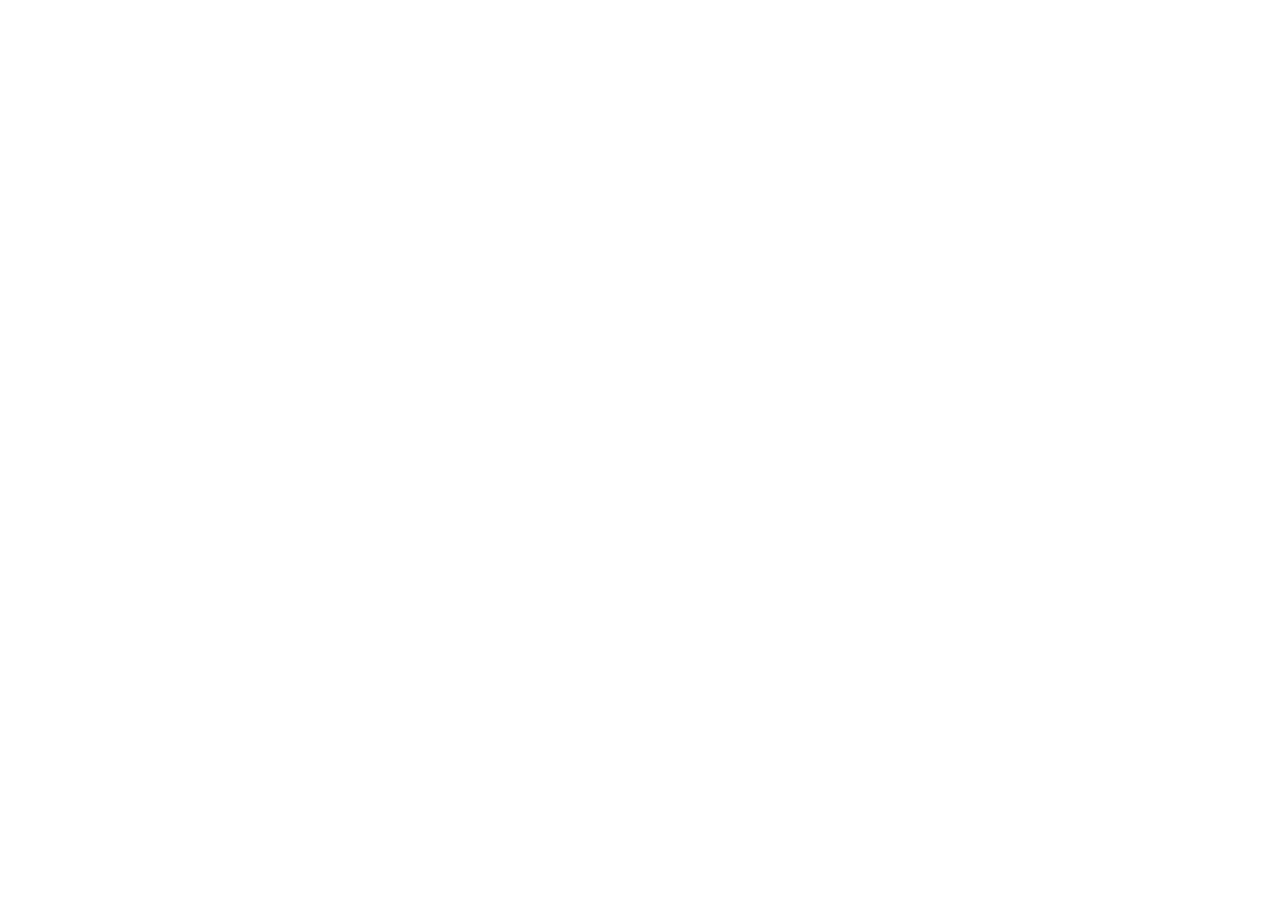
==== index.html @ 61241465 "Add files via upload" ====
<!doctype html>
<html lang="en">
  <head>
    <meta charset="UTF-8" />
    <meta name="viewport" content="width=device-width, initial-scale=1.0" />
    <meta name="description" content="LemonWare.Xyz — Permanent HWID spoofers, private game cheats and premium software. Instant delivery, lifetime updates, always undetected." />
    <meta name="theme-color" content="#090906" />
    <link rel="icon" href="data:image/svg+xml,%3Csvg xmlns='http://www.w3.org/2000/svg' viewBox='0 0 100 100'%3E%3Crect width='100' height='100' rx='24' fill='%23f5e100'/%3E%3Ccircle cx='50' cy='50' r='26' fill='%23090906'/%3E%3Cpath d='M50 24 L50 76 M30 38 L70 62 M30 62 L70 38' stroke='%23f5e100' stroke-width='7' stroke-linecap='round'/%3E%3C/svg%3E" />
    <link rel="preconnect" href="https://fonts.googleapis.com" />
    <link rel="preconnect" href="https://fonts.gstatic.com" crossorigin />
    <link href="https://fonts.googleapis.com/css2?family=Unbounded:wght@400;500;600;700;800;900&family=Space+Grotesk:wght@400;500;600;700&family=JetBrains+Mono:wght@400;500;600;700&display=swap" rel="stylesheet" />
    <title>LemonWare.Xyz — Permanent HWID Spoofer &amp; Game Software</title>
  </head>
  <body>
    <div id="root"></div>
    <script type="module" src="/src/main.tsx"></script>
  </body>
</html>
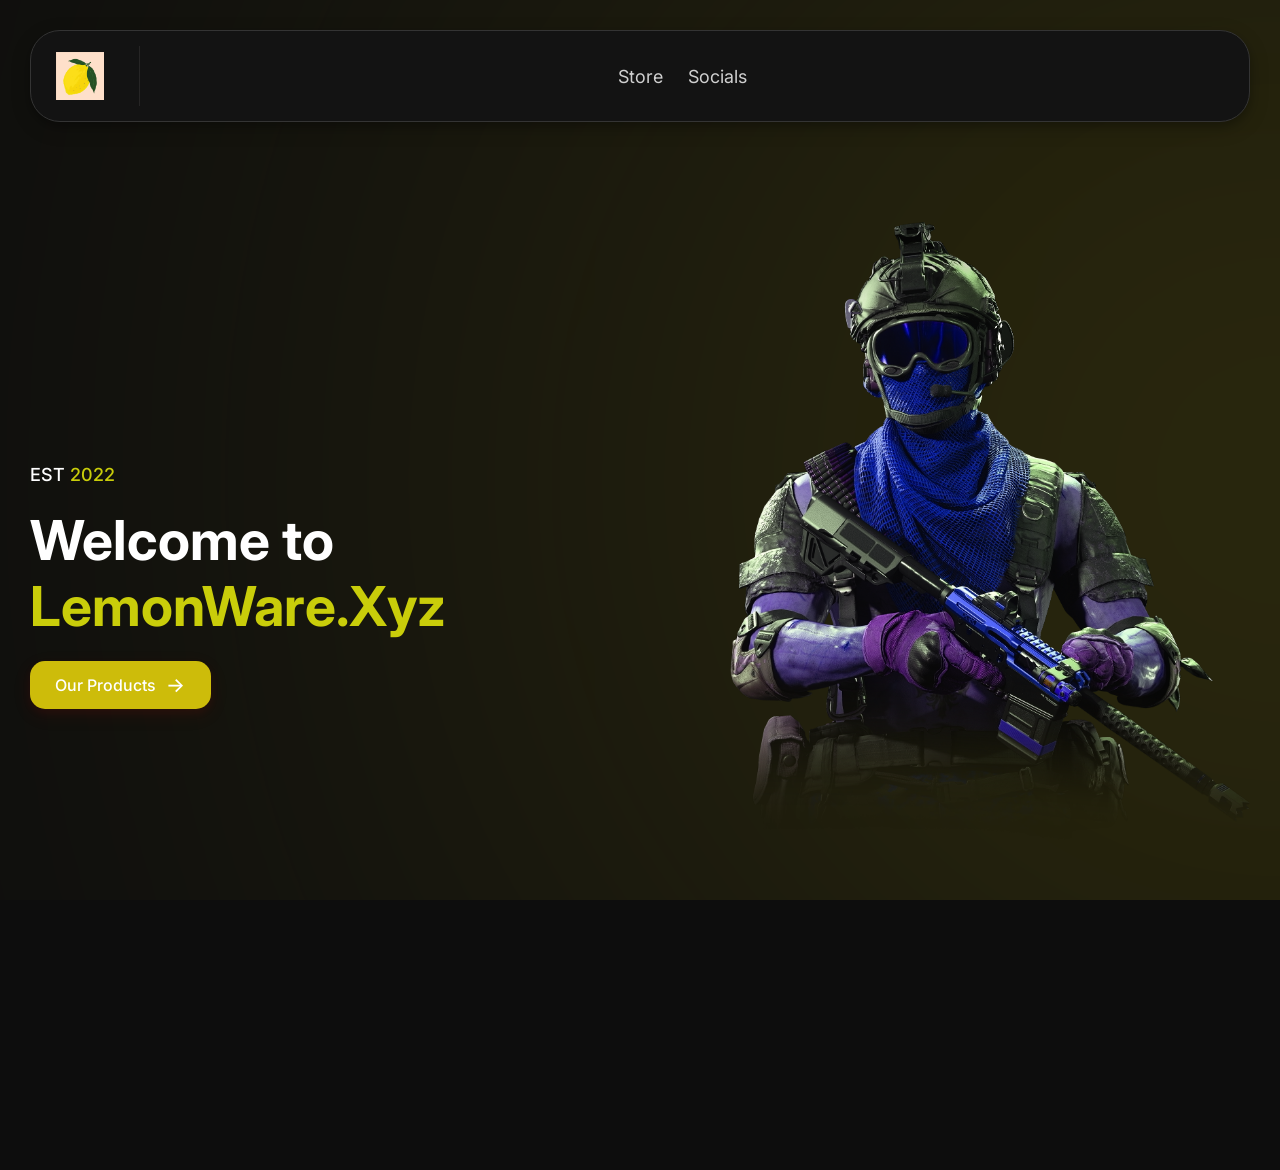
==== commit 98567374: "Add files via upload" ====
--- a/index.html
+++ b/index.html
@@ -1,18 +1,77248 @@
-<!doctype html>
-<html lang="en">
-  <head>
-    <meta charset="UTF-8" />
-    <meta name="viewport" content="width=device-width, initial-scale=1.0" />
-    <meta name="description" content="LemonWare.Xyz — Permanent HWID spoofers, private game cheats and premium software. Instant delivery, lifetime updates, always undetected." />
-    <meta name="theme-color" content="#090906" />
-    <link rel="icon" href="data:image/svg+xml,%3Csvg xmlns='http://www.w3.org/2000/svg' viewBox='0 0 100 100'%3E%3Crect width='100' height='100' rx='24' fill='%23f5e100'/%3E%3Ccircle cx='50' cy='50' r='26' fill='%23090906'/%3E%3Cpath d='M50 24 L50 76 M30 38 L70 62 M30 62 L70 38' stroke='%23f5e100' stroke-width='7' stroke-linecap='round'/%3E%3C/svg%3E" />
-    <link rel="preconnect" href="https://fonts.googleapis.com" />
-    <link rel="preconnect" href="https://fonts.gstatic.com" crossorigin />
-    <link href="https://fonts.googleapis.com/css2?family=Unbounded:wght@400;500;600;700;800;900&family=Space+Grotesk:wght@400;500;600;700&family=JetBrains+Mono:wght@400;500;600;700&display=swap" rel="stylesheet" />
-    <title>LemonWare.Xyz — Permanent HWID Spoofer &amp; Game Software</title>
-  </head>
-  <body>
-    <div id="root"></div>
-    <script type="module" src="/src/main.tsx"></script>
-  </body>
-</html>
+<html lang="en">
+
+<head>
+    <meta charset="UTF-8">
+    <meta http-equiv="X-UA-Compatible" content="IE=edge">
+    <meta name="viewport" content="width=device-width, initial-scale=1">
+    <link rel="icon" href="logo.png" type="image/x-icon">
+    <link rel="stylesheet" href="assets/css/style.css">
+    <meta name="description" content="LemonWare.xyz is the #1 cheat provider in the market with the best possible prices!">
+    <meta property="og:description" content="LemonWare.xyz is the #1 cheat provider in the market with the best possible prices!">
+    <meta property="twitter:description" content="LemonWare.xyz is the #1 cheat provider in the market with the best possible prices!">
+    <meta property="twitter:image" content="">
+    <meta name="theme-color" content="#0090ff">
+    <meta property="twitter:card" content="summary_large_image">
+    <script src="assets/js/icons.html"></script>
+    <style media="all" id="fa-v4-font-face">
+        /*!
+ * Font Awesome Pro 6.1.1 by @fontawesome - https://fontawesome.com
+ * License - https://fontawesome.com/license (Commercial License)
+ * Copyright 2022 Fonticons, Inc.
+ */
+
+        @font-face {
+            font-family: "FontAwesome";
+            font-display: block;
+            src: url(https://ka-f.fontawesome.com/releases/v6.1.1/webfonts/pro-fa-solid-900-f2c7d5.woff2) format("woff2"), url(https://ka-f.fontawesome.com/releases/v6.1.1/webfonts/pro-fa-solid-900-f2c7d5.ttf) format("truetype");
+            unicode-range: u+f000, u+f002, u+f00e, u+f010, u+f03b, u+f076, u+f0f4, u+f222-f224, u+f227, u+f229-f22c, u+f249, u+f276, u+f279
+        }
+
+        @font-face {
+            font-family: "FontAwesome";
+            font-display: block;
+            src: url(https://ka-f.fontawesome.com/releases/v6.1.1/webfonts/pro-fa-solid-900-d5bbe9.woff2) format("woff2"), url(https://ka-f.fontawesome.com/releases/v6.1.1/webfonts/pro-fa-solid-900-d5bbe9.ttf) format("truetype");
+            unicode-range: u+f001, u+f004-f005, u+f007, u+f00c, u+f011-f012, u+f015, u+f019, u+f023-f024, u+f02c-f02d, u+f02f-f031, u+f03a, u+f03d, u+f040, u+f04a-f04e, u+f060-f064, u+f067-f068, u+f06b-f06d, u+f072, u+f075, u+f077, u+f07b, u+f084, u+f091, u+f093, u+f095, u+f0ad, u+f0b0, u+f0c0-f0c2, u+f0c8-f0c9, u+f0cc, u+f0ce, u+f0d1, u+f0d7, u+f0dc, u+f0e0, u+f0e8, u+f0f3, u+f106, u+f108-f109, u+f10e, u+f110-f111, u+f11e, u+f121, u+f128-f12a, u+f132, u+f135, u+f145, u+f15b, u+f188, u+f1ab, u+f1ad, u+f1bb, u+f1c0, u+f1d8, u+f1e4, u+f1eb, u+f205, u+f217, u+f21a, u+f21c-f21d, u+f233, u+f238, u+f251, u+f283, u+f292, u+f29e, u+f2a0, u+f2a7, u+f2bb, u+f2cc, u+f2db
+        }
+
+        @font-face {
+            font-family: "FontAwesome";
+            font-display: block;
+            src: url(https://ka-f.fontawesome.com/releases/v6.1.1/webfonts/pro-fa-solid-900-c69c5d.woff2) format("woff2"), url(https://ka-f.fontawesome.com/releases/v6.1.1/webfonts/pro-fa-solid-900-c69c5d.ttf) format("truetype");
+            unicode-range: u+f008, u+f018, u+f01c, u+f025, u+f02a, u+f02e, u+f05b, u+f078, u+f086, u+f09c, u+f0a3, u+f0b1, u+f0c6, u+f0e7, u+f112, u+f126, u+f12c-f12e, u+f130-f131, u+f13d, u+f140, u+f155, u+f164, u+f1ae, u+f1b2, u+f1b8, u+f1ce, u+f1dc, u+f1e5-f1e6, u+f1ec, u+f21b, u+f22d, u+f234, u+f246, u+f275, u+f295, u+f2cd
+        }
+
+        @font-face {
+            font-family: "FontAwesome";
+            font-display: block;
+            src: url(https://ka-f.fontawesome.com/releases/v6.1.1/webfonts/pro-fa-solid-900-20ec9f.woff2) format("woff2"), url(https://ka-f.fontawesome.com/releases/v6.1.1/webfonts/pro-fa-solid-900-20ec9f.ttf) format("truetype");
+            unicode-range: u+f009-f00b, u+f02b, u+f034-f035, u+f071, u+f08d, u+f0db, u+f0f9, u+f120, u+f12b, u+f165, u+f1ba, u+f204, u+f225, u+f239, u+f25c, u+f26c, u+f2c7-f2cb
+        }
+
+        @font-face {
+            font-family: "FontAwesome";
+            font-display: block;
+            src: url(https://ka-f.fontawesome.com/releases/v6.1.1/webfonts/pro-fa-solid-900-de064c.woff2) format("woff2"), url(https://ka-f.fontawesome.com/releases/v6.1.1/webfonts/pro-fa-solid-900-de064c.ttf) format("truetype");
+            unicode-range: u+f00d, u+f026-f028, u+f0cd, u+f0e9, u+f0f0, u+f0f5, u+f157, u+f159, u+f193, u+f221, u+f226, u+f228, u+f235, u+f29a, u+f2d1
+        }
+
+        @font-face {
+            font-family: "FontAwesome";
+            font-display: block;
+            src: url(https://ka-f.fontawesome.com/releases/v6.1.1/webfonts/pro-fa-solid-900-a9bef0.woff2) format("woff2"), url(https://ka-f.fontawesome.com/releases/v6.1.1/webfonts/pro-fa-solid-900-a9bef0.ttf) format("truetype");
+            unicode-range: u+f013, u+f050-f051, u+f085, u+f0e3, u+f11b, u+f19d, u+f21e, u+f2a3
+        }
+
+        @font-face {
+            font-family: "FontAwesome";
+            font-display: block;
+            src: url(https://ka-f.fontawesome.com/releases/v6.1.1/webfonts/pro-fa-solid-900-c046b6.woff2) format("woff2"), url(https://ka-f.fontawesome.com/releases/v6.1.1/webfonts/pro-fa-solid-900-c046b6.ttf) format("truetype");
+            unicode-range: u+f01e, u+f021, u+f036-f039, u+f048-f049, u+f05e, u+f069, u+f0e2, u+f100-f105, u+f107, u+f15d, u+f162, u+f1fa, u+f245, u+f290, u+f2b9
+        }
+
+        @font-face {
+            font-family: "FontAwesome";
+            font-display: block;
+            src: url(https://ka-f.fontawesome.com/releases/v6.1.1/webfonts/pro-fa-solid-900-4c6f7b.woff2) format("woff2"), url(https://ka-f.fontawesome.com/releases/v6.1.1/webfonts/pro-fa-solid-900-4c6f7b.ttf) format("truetype");
+            unicode-range: u+f029, u+f045, u+f074, u+f079, u+f09e, u+f0c4, u+f10d, u+f122, u+f14d, u+f158, u+f197, u+f1e0, u+f20b, u+f24e
+        }
+
+        @font-face {
+            font-family: "FontAwesome";
+            font-display: block;
+            src: url(https://ka-f.fontawesome.com/releases/v6.1.1/webfonts/pro-fa-solid-900-792d0c.woff2) format("woff2"), url(https://ka-f.fontawesome.com/releases/v6.1.1/webfonts/pro-fa-solid-900-792d0c.ttf) format("truetype");
+            unicode-range: u+f032, u+f0a1, u+f0fc, u+f187, u+f19c, u+f1e2, u+f1f6, u+f206-f207, u+f236, u+f240-f244, u+f291, u+f2a1
+        }
+
+        @font-face {
+            font-family: "FontAwesome";
+            font-display: block;
+            src: url(https://ka-f.fontawesome.com/releases/v6.1.1/webfonts/pro-fa-solid-900-75bac9.woff2) format("woff2"), url(https://ka-f.fontawesome.com/releases/v6.1.1/webfonts/pro-fa-solid-900-75bac9.ttf) format("truetype");
+            unicode-range: u+f033, u+f03c, u+f0ca-f0cb, u+f0fb, u+f124, u+f127, u+f1cd, u+f253-f254, u+f2c2
+        }
+
+        @font-face {
+            font-family: "FontAwesome";
+            font-display: block;
+            src: url(https://ka-f.fontawesome.com/releases/v6.1.1/webfonts/pro-fa-solid-900-3eb023.woff2) format("woff2"), url(https://ka-f.fontawesome.com/releases/v6.1.1/webfonts/pro-fa-solid-900-3eb023.ttf) format("truetype");
+            unicode-range: u+f042, u+f055-f057, u+f059-f05a, u+f06a, u+f0ed-f0ee, u+f144, u+f1da, u+f28b, u+f28d, u+f2bd
+        }
+
+        @font-face {
+            font-family: "FontAwesome";
+            font-display: block;
+            src: url(https://ka-f.fontawesome.com/releases/v6.1.1/webfonts/pro-fa-solid-900-06a62e.woff2) format("woff2"), url(https://ka-f.fontawesome.com/releases/v6.1.1/webfonts/pro-fa-solid-900-06a62e.ttf) format("truetype");
+            unicode-range: u+f043, u+f052, u+f125, u+f141-f142, u+f153, u+f1b3, u+f1fb, u+f2a2, u+f2a4, u+f2a8, u+f2b6
+        }
+
+        @font-face {
+            font-family: "FontAwesome";
+            font-display: block;
+            src: url(https://ka-f.fontawesome.com/releases/v6.1.1/webfonts/pro-fa-solid-900-16f2f9.woff2) format("woff2"), url(https://ka-f.fontawesome.com/releases/v6.1.1/webfonts/pro-fa-solid-900-16f2f9.ttf) format("truetype");
+            unicode-range: u+f053-f054, u+f058, u+f073, u+f07a, u+f083, u+f0a8-f0ab, u+f0d8-f0da, u+f137-f13a, u+f1b9, u+f1fd-f1fe, u+f200-f201, u+f218
+        }
+
+        @font-face {
+            font-family: "FontAwesome";
+            font-display: block;
+            src: url(https://ka-f.fontawesome.com/releases/v6.1.1/webfonts/pro-fa-solid-900-dd2149.woff2) format("woff2"), url(https://ka-f.fontawesome.com/releases/v6.1.1/webfonts/pro-fa-solid-900-dd2149.ttf) format("truetype");
+            unicode-range: u+f07c, u+f0c3, u+f134, u+f15c, u+f1ac
+        }
+
+        @font-face {
+            font-family: "FontAwesome";
+            font-display: block;
+            src: url(https://ka-f.fontawesome.com/releases/v6.1.1/webfonts/pro-fa-solid-900-5ff2f9.woff2) format("woff2"), url(https://ka-f.fontawesome.com/releases/v6.1.1/webfonts/pro-fa-solid-900-5ff2f9.ttf) format("truetype");
+            unicode-range: u+f089, u+f098, u+f0dd-f0de, u+f0f1-f0f2, u+f0fa, u+f0fd-f0fe, u+f143, u+f146, u+f14a-f14b, u+f154, u+f199, u+f1b1, u+f1de, u+f1e1, u+f277, u+f2d3
+        }
+
+        @font-face {
+            font-family: "FontAwesome";
+            font-display: block;
+            src: url(https://ka-f.fontawesome.com/releases/v6.1.1/webfonts/pro-fa-solid-900-f53dbb.woff2) format("woff2"), url(https://ka-f.fontawesome.com/releases/v6.1.1/webfonts/pro-fa-solid-900-f53dbb.ttf) format("truetype");
+            unicode-range: u+f0ea, u+f182-f183, u+f1b0, u+f1dd, u+f1fc, u+f29d, u+f2ce
+        }
+
+        @font-face {
+            font-family: "FontAwesome";
+            font-display: block;
+            src: url(https://ka-f.fontawesome.com/releases/v6.1.1/webfonts/pro-fa-brands-400-6b2783.woff2) format("woff2"), url(https://ka-f.fontawesome.com/releases/v6.1.1/webfonts/pro-fa-brands-400-6b2783.ttf) format("truetype");
+            unicode-range: u+f081-f082, u+f08c, u+f099, u+f09b, u+f0d2-f0d3, u+f13b, u+f166-f167, u+f16a-f16d, u+f179-f17c, u+f17e, u+f18c, u+f19a-f19b, u+f1a0, u+f1b4, u+f1bc, u+f1be, u+f1e8, u+f1ed, u+f1f0-f1f1, u+f20e, u+f210, u+f213-f214, u+f230, u+f232, u+f23a, u+f26b, u+f270, u+f288, u+f299, u+f29b, u+f2a6, u+f2b0, u+f2c5-f2c6, u+f2e0
+        }
+
+        @font-face {
+            font-family: "FontAwesome";
+            font-display: block;
+            src: url(https://ka-f.fontawesome.com/releases/v6.1.1/webfonts/pro-fa-brands-400-2dfd01.woff2) format("woff2"), url(https://ka-f.fontawesome.com/releases/v6.1.1/webfonts/pro-fa-brands-400-2dfd01.ttf) format("truetype");
+            unicode-range: u+f092, u+f0d4-f0d5, u+f113, u+f13c, u+f15a, u+f16e, u+f170-f172, u+f17d, u+f180, u+f184, u+f1a5-f1a6, u+f1a9-f1aa, u+f1b5, u+f1bd, u+f1cb-f1cc, u+f1d1-f1d4, u+f1ee, u+f1f2-f1f5, u+f208-f209, u+f20d, u+f211, u+f23e, u+f24b-f24c, u+f25e, u+f260-f261, u+f265, u+f268-f269, u+f26d-f26e, u+f27c, u+f27e, u+f280, u+f282, u+f284, u+f286, u+f293-f294, u+f296, u+f2a5, u+f2b3-f2b4, u+f2d5-f2d8
+        }
+
+        @font-face {
+            font-family: "FontAwesome";
+            font-display: block;
+            src: url(https://ka-f.fontawesome.com/releases/v6.1.1/webfonts/pro-fa-brands-400-4a98e2.woff2) format("woff2"), url(https://ka-f.fontawesome.com/releases/v6.1.1/webfonts/pro-fa-brands-400-4a98e2.ttf) format("truetype");
+            unicode-range: u+f0e1, u+f136, u+f168-f169, u+f173-f174, u+f181, u+f189-f18b, u+f18d, u+f194, u+f198, u+f19e, u+f1a1-f1a4, u+f1a7-f1a8, u+f1b6-f1b7, u+f1ca, u+f1d0, u+f1d5-f1d7, u+f1e7, u+f1e9, u+f202-f203, u+f212, u+f215-f216, u+f231, u+f237, u+f23b-f23d, u+f263-f264, u+f266-f267, u+f26a, u+f27d, u+f281, u+f285, u+f287, u+f289-f28a, u+f297-f298, u+f2a9-f2ae, u+f2b1-f2b2, u+f2b8, u+f2c4, u+f2d9-f2da, u+f2dd-f2de
+        }
+
+        @font-face {
+            font-family: "FontAwesome";
+            font-display: block;
+            src: url(https://ka-f.fontawesome.com/releases/v6.1.1/webfonts/pro-fa-regular-400-d5bbe9.woff2) format("woff2"), url(https://ka-f.fontawesome.com/releases/v6.1.1/webfonts/pro-fa-regular-400-d5bbe9.ttf) format("truetype");
+            unicode-range: u+f003, u+f006, u+f016-f017, u+f03e, u+f08a, u+f096, u+f09d, u+f0a2, u+f0a6, u+f0c5, u+f0e5, u+f0f7, u+f10c, u+f114, u+f11d, u+f133, u+f14e, u+f186, u+f1c2-f1c3, u+f1d9, u+f1db, u+f1ea, u+f20a, u+f25d, u+f2bc, u+f2c0
+        }
+
+        @font-face {
+            font-family: "FontAwesome";
+            font-display: block;
+            src: url(https://ka-f.fontawesome.com/releases/v6.1.1/webfonts/pro-fa-regular-400-20ec9f.woff2) format("woff2"), url(https://ka-f.fontawesome.com/releases/v6.1.1/webfonts/pro-fa-regular-400-20ec9f.ttf) format("truetype");
+            unicode-range: u+f014, u+f088
+        }
+
+        @font-face {
+            font-family: "FontAwesome";
+            font-display: block;
+            src: url(https://ka-f.fontawesome.com/releases/v6.1.1/webfonts/pro-fa-regular-400-3eb023.woff2) format("woff2"), url(https://ka-f.fontawesome.com/releases/v6.1.1/webfonts/pro-fa-regular-400-3eb023.ttf) format("truetype");
+            unicode-range: u+f01a-f01b, u+f01d, u+f05c, u+f18e, u+f190, u+f192, u+f27b, u+f28c, u+f28e, u+f29c, u+f2be
+        }
+
+        @font-face {
+            font-family: "FontAwesome";
+            font-display: block;
+            src: url(https://ka-f.fontawesome.com/releases/v6.1.1/webfonts/pro-fa-regular-400-4c6f7b.woff2) format("woff2"), url(https://ka-f.fontawesome.com/releases/v6.1.1/webfonts/pro-fa-regular-400-4c6f7b.ttf) format("truetype");
+            unicode-range: u+f022, u+f2d4
+        }
+
+        @font-face {
+            font-family: "FontAwesome";
+            font-display: block;
+            src: url(https://ka-f.fontawesome.com/releases/v6.1.1/webfonts/pro-fa-regular-400-f53dbb.woff2) format("woff2"), url(https://ka-f.fontawesome.com/releases/v6.1.1/webfonts/pro-fa-regular-400-f53dbb.ttf) format("truetype");
+            unicode-range: u+f044
+        }
+
+        @font-face {
+            font-family: "FontAwesome";
+            font-display: block;
+            src: url(https://ka-f.fontawesome.com/releases/v6.1.1/webfonts/pro-fa-regular-400-5ff2f9.woff2) format("woff2"), url(https://ka-f.fontawesome.com/releases/v6.1.1/webfonts/pro-fa-regular-400-5ff2f9.ttf) format("truetype");
+            unicode-range: u+f046, u+f147, u+f150-f152, u+f185, u+f191, u+f196, u+f2dc
+        }
+
+        @font-face {
+            font-family: "FontAwesome";
+            font-display: block;
+            src: url(https://ka-f.fontawesome.com/releases/v6.1.1/webfonts/pro-fa-regular-400-16f2f9.woff2) format("woff2"), url(https://ka-f.fontawesome.com/releases/v6.1.1/webfonts/pro-fa-regular-400-16f2f9.ttf) format("truetype");
+            unicode-range: u+f05d, u+f271-f274
+        }
+
+        @font-face {
+            font-family: "FontAwesome";
+            font-display: block;
+            src: url(https://ka-f.fontawesome.com/releases/v6.1.1/webfonts/pro-fa-regular-400-c69c5d.woff2) format("woff2"), url(https://ka-f.fontawesome.com/releases/v6.1.1/webfonts/pro-fa-regular-400-c69c5d.ttf) format("truetype");
+            unicode-range: u+f06e, u+f087, u+f097, u+f0e6, u+f0eb, u+f0f8, u+f11c, u+f1c1, u+f1f9, u+f24d, u+f2b5, u+f2d2
+        }
+
+        @font-face {
+            font-family: "FontAwesome";
+            font-display: block;
+            src: url(https://ka-f.fontawesome.com/releases/v6.1.1/webfonts/pro-fa-regular-400-06a62e.woff2) format("woff2"), url(https://ka-f.fontawesome.com/releases/v6.1.1/webfonts/pro-fa-regular-400-06a62e.ttf) format("truetype");
+            unicode-range: u+f070, u+f119, u+f2b7
+        }
+
+        @font-face {
+            font-family: "FontAwesome";
+            font-display: block;
+            src: url(https://ka-f.fontawesome.com/releases/v6.1.1/webfonts/pro-fa-regular-400-75bac9.woff2) format("woff2"), url(https://ka-f.fontawesome.com/releases/v6.1.1/webfonts/pro-fa-regular-400-75bac9.ttf) format("truetype");
+            unicode-range: u+f094, u+f2c1, u+f2c3
+        }
+
+        @font-face {
+            font-family: "FontAwesome";
+            font-display: block;
+            src: url(https://ka-f.fontawesome.com/releases/v6.1.1/webfonts/pro-fa-regular-400-a9bef0.woff2) format("woff2"), url(https://ka-f.fontawesome.com/releases/v6.1.1/webfonts/pro-fa-regular-400-a9bef0.ttf) format("truetype");
+            unicode-range: u+f0a0, u+f0a4-f0a5, u+f0a7, u+f1e3, u+f255-f25b
+        }
+
+        @font-face {
+            font-family: "FontAwesome";
+            font-display: block;
+            src: url(https://ka-f.fontawesome.com/releases/v6.1.1/webfonts/pro-fa-regular-400-dd2149.woff2) format("woff2"), url(https://ka-f.fontawesome.com/releases/v6.1.1/webfonts/pro-fa-regular-400-dd2149.ttf) format("truetype");
+            unicode-range: u+f0c7, u+f0f6, u+f115, u+f118, u+f11a, u+f1c4-f1c9
+        }
+
+        @font-face {
+            font-family: "FontAwesome";
+            font-display: block;
+            src: url(https://ka-f.fontawesome.com/releases/v6.1.1/webfonts/pro-fa-regular-400-792d0c.woff2) format("woff2"), url(https://ka-f.fontawesome.com/releases/v6.1.1/webfonts/pro-fa-regular-400-792d0c.ttf) format("truetype");
+            unicode-range: u+f1f7
+        }
+
+        @font-face {
+            font-family: "FontAwesome";
+            font-display: block;
+            src: url(https://ka-f.fontawesome.com/releases/v6.1.1/webfonts/pro-fa-regular-400-f2c7d5.woff2) format("woff2"), url(https://ka-f.fontawesome.com/releases/v6.1.1/webfonts/pro-fa-regular-400-f2c7d5.ttf) format("truetype");
+            unicode-range: u+f247-f248, u+f24a, u+f278
+        }
+
+        @font-face {
+            font-family: "FontAwesome";
+            font-display: block;
+            src: url(https://ka-f.fontawesome.com/releases/v6.1.1/webfonts/pro-fa-regular-400-c046b6.woff2) format("woff2"), url(https://ka-f.fontawesome.com/releases/v6.1.1/webfonts/pro-fa-regular-400-c046b6.ttf) format("truetype");
+            unicode-range: u+f2ba
+        }
+
+        @font-face {
+            font-family: "FontAwesome";
+            font-display: block;
+            src: url(https://ka-f.fontawesome.com/releases/v6.1.1/webfonts/pro-fa-regular-400-de064c.woff2) format("woff2"), url(https://ka-f.fontawesome.com/releases/v6.1.1/webfonts/pro-fa-regular-400-de064c.ttf) format("truetype");
+            unicode-range: u+f2d0
+        }
+
+        @font-face {
+            font-family: "FontAwesome";
+            font-display: block;
+            src: url(https://ka-f.fontawesome.com/releases/v6.1.1/webfonts/pro-fa-v4compatibility.woff2) format("woff2"), url(https://ka-f.fontawesome.com/releases/v6.1.1/webfonts/pro-fa-v4compatibility.ttf) format("truetype");
+            unicode-range: u+f041, u+f047, u+f065-f066, u+f07d-f07e, u+f080, u+f08b, u+f08e, u+f090, u+f09a, u+f0ac, u+f0ae, u+f0b2, u+f0d0, u+f0d6, u+f0e4, u+f0ec, u+f10a-f10b, u+f123, u+f13e, u+f148-f149, u+f14c, u+f156, u+f15e, u+f160-f161, u+f163, u+f175-f178, u+f195, u+f1f8, u+f219, u+f250, u+f252, u+f27a
+        }
+    </style>
+    <style media="all" id="fa-v5-font-face">
+        /*!
+ * Font Awesome Pro 6.1.1 by @fontawesome - https://fontawesome.com
+ * License - https://fontawesome.com/license (Commercial License)
+ * Copyright 2022 Fonticons, Inc.
+ */
+
+        @font-face {
+            font-family: "Font Awesome 5 Brands";
+            font-display: block;
+            font-weight: 400;
+            src: url(https://ka-f.fontawesome.com/releases/v6.1.1/webfonts/pro-fa-brands-400.woff2) format("woff2"), url(https://ka-f.fontawesome.com/releases/v6.1.1/webfonts/pro-fa-brands-400.ttf) format("truetype");
+            unicode-range: u+a
+        }
+
+        @font-face {
+            font-family: "Font Awesome 5 Brands";
+            font-display: block;
+            font-weight: 400;
+            src: url(https://ka-f.fontawesome.com/releases/v6.1.1/webfonts/pro-fa-brands-400-2dfd01.woff2) format("woff2"), url(https://ka-f.fontawesome.com/releases/v6.1.1/webfonts/pro-fa-brands-400-2dfd01.ttf) format("truetype");
+            unicode-range: u+e007, u+e052, u+e055, u+e077-e079, u+e07d-e081, u+f092, u+f0d4-f0d5, u+f113, u+f13c, u+f15a, u+f16e, u+f170-f171, u+f17d, u+f180, u+f184, u+f1a5-f1a6, u+f1a9-f1aa, u+f1b5, u+f1bd, u+f1cb-f1cc, u+f1d1-f1d4, u+f1ee, u+f1f2-f1f5, u+f208-f209, u+f20d, u+f211, u+f23e, u+f24b-f24c, u+f25e, u+f260-f261, u+f265, u+f268-f269, u+f26d-f26e, u+f27c, u+f27e, u+f280, u+f282, u+f284, u+f286, u+f293-f294, u+f296, u+f2a5, u+f2b3-f2b4, u+f2d5-f2d8, u+f369-f375, u+f378, u+f37a-f37d, u+f37f-f380, u+f383-f385, u+f388, u+f38b-f38f, u+f391, u+f394-f397, u+f399-f39a, u+f39d-f39e, u+f3a1-f3a4, u+f3a6-f3a8, u+f3aa, u+f3ad-f3b2, u+f3b4-f3b8, u+f3ba-f3bc, u+f415-f417, u+f41c, u+f420-f421, u+f423, u+f426-f427, u+f42c-f42e, u+f430, u+f44d, u+f452, u+f4e6-f4f5, u+f50a-f50e, u+f592, u+f5f1, u+f5f7, u+f5fa, u+f642, u+f6ca, u+f6cc, u+f6dc, u+f77a, u+f785, u+f789, u+f78d, u+f790-f791, u+f797-f799, u+f7b0-f7b1, u+f834-f83a, u+f841, u+f89e, u+f8a6
+        }
+
+        @font-face {
+            font-family: "Font Awesome 5 Brands";
+            font-display: block;
+            font-weight: 400;
+            src: url(https://ka-f.fontawesome.com/releases/v6.1.1/webfonts/pro-fa-brands-400-6b2783.woff2) format("woff2"), url(https://ka-f.fontawesome.com/releases/v6.1.1/webfonts/pro-fa-brands-400-6b2783.ttf) format("truetype");
+            unicode-range: u+e013, u+e07b, u+e084, u+f081-f082, u+f08c, u+f099-f09b, u+f0d2-f0d3, u+f13b, u+f167, u+f16b-f16d, u+f179-f17c, u+f17e, u+f18c, u+f19a-f19b, u+f1a0, u+f1b4, u+f1bc, u+f1be, u+f1e8, u+f1ed, u+f1f0-f1f1, u+f20e, u+f210, u+f213-f214, u+f232, u+f23a, u+f26b, u+f270, u+f288, u+f299, u+f2a6, u+f2b0, u+f2c5-f2c6, u+f2e0, u+f368, u+f379, u+f392-f393, u+f39f, u+f3a9, u+f3ab-f3ac, u+f3b9, u+f3c0, u+f3c7, u+f3ca, u+f3e2, u+f3eb-f3ec, u+f3f8, u+f3fe, u+f419, u+f41b, u+f431, u+f4d5, u+f4e4, u+f4f8-f4f9, u+f514, u+f5b5, u+f6c9, u+f731, u+f77b, u+f7af, u+f7e1, u+f83b
+        }
+
+        @font-face {
+            font-family: "Font Awesome 5 Brands";
+            font-display: block;
+            font-weight: 400;
+            src: url(https://ka-f.fontawesome.com/releases/v6.1.1/webfonts/pro-fa-brands-400-4a98e2.woff2) format("woff2"), url(https://ka-f.fontawesome.com/releases/v6.1.1/webfonts/pro-fa-brands-400-4a98e2.ttf) format("truetype");
+            unicode-range: u+e01a, u+e01e, u+e049, u+e056-e057, u+e07a, u+e07c, u+e082-e083, u+e087-e088, u+f0e1, u+f136, u+f168-f169, u+f173-f174, u+f181, u+f189-f18b, u+f18d, u+f194, u+f198, u+f19e, u+f1a1-f1a4, u+f1a7-f1a8, u+f1b6-f1b7, u+f1ca, u+f1d0, u+f1d5-f1d7, u+f1e7, u+f1e9, u+f202-f203, u+f212, u+f215-f216, u+f231, u+f237, u+f23b-f23d, u+f263-f264, u+f266-f267, u+f26a, u+f27d, u+f281, u+f285, u+f287, u+f289-f28a, u+f297-f298, u+f2a9-f2ae, u+f2b1-f2b2, u+f2b8, u+f2c4, u+f2d9-f2da, u+f2dd-f2de, u+f35c, u+f3bd, u+f3c3-f3c4, u+f3c6, u+f3c8, u+f3cb-f3cc, u+f3d0, u+f3d2-f3dc, u+f3df, u+f3e1, u+f3e3-f3e4, u+f3e6-f3ea, u+f3ee-f3ef, u+f3f3, u+f3f5-f3f7, u+f3f9, u+f402-f405, u+f407-f40d, u+f411-f414, u+f41a, u+f41d-f41f, u+f425, u+f428-f42b, u+f42f, u+f457, u+f459, u+f4e5, u+f4f6-f4f7, u+f50f-f513, u+f59e, u+f5a3, u+f5a8, u+f5b2, u+f5be, u+f5c6, u+f5cc, u+f5cf, u+f60f, u+f612, u+f63f, u+f69d, u+f730, u+f75d, u+f7b3, u+f7bb-f7bc, u+f7c6, u+f7d3, u+f7d6, u+f7df-f7e0, u+f7e3, u+f83c-f83d, u+f83f-f840, u+f842, u+f8ca, u+f8d2, u+f8e1, u+f8e8
+        }
+
+        @font-face {
+            font-family: "Font Awesome 5 Pro";
+            font-display: block;
+            font-weight: 900;
+            src: url(https://ka-f.fontawesome.com/releases/v6.1.1/webfonts/pro-fa-solid-900-c046b6.woff2) format("woff2"), url(https://ka-f.fontawesome.com/releases/v6.1.1/webfonts/pro-fa-solid-900-c046b6.ttf) format("truetype");
+            unicode-range: u+e059-e05a, u+f01e, u+f021, u+f036-f039, u+f047-f049, u+f05e, u+f069, u+f07d-f07e, u+f08b, u+f08e, u+f090, u+f0e2, u+f0ec, u+f100-f105, u+f107, u+f148-f149, u+f15d-f15e, u+f160-f163, u+f175-f178, u+f1fa, u+f245, u+f290, u+f2b9, u+f31d, u+f336, u+f33d-f33e, u+f340-f345, u+f34e, u+f361, u+f364, u+f366, u+f462, u+f464, u+f54d, u+f557, u+f5d1-f5d4, u+f616, u+f640, u+f644-f646, u+f666, u+f6ae, u+f6b0, u+f6b2-f6b4, u+f732, u+f779, u+f77d-f77e, u+f7e5, u+f7f9, u+f843-f844, u+f847, u+f881-f88f, u+f8a0-f8a3, u+f8f4-f8f6
+        }
+
+        @font-face {
+            font-family: "Font Awesome 5 Pro";
+            font-display: block;
+            font-weight: 900;
+            src: url(https://ka-f.fontawesome.com/releases/v6.1.1/webfonts/pro-fa-solid-900-4c6f7b.woff2) format("woff2"), url(https://ka-f.fontawesome.com/releases/v6.1.1/webfonts/pro-fa-solid-900-4c6f7b.ttf) format("truetype");
+            unicode-range: u+e025-e02c, u+e06a-e06c, u+e070, u+f022, u+f029, u+f074, u+f079, u+f09e, u+f0c4, u+f10d, u+f122, u+f14d, u+f156, u+f158, u+f197, u+f1e0, u+f20b, u+f24e, u+f2ea, u+f2f1, u+f2f5-f2f6, u+f2f8-f2fb, u+f30b, u+f347, u+f34c, u+f356, u+f362, u+f365, u+f367, u+f3ed, u+f410, u+f45a-f45b, u+f463, u+f480, u+f485-f486, u+f488-f489, u+f4d4, u+f4d6, u+f4d9, u+f515-f516, u+f546-f547, u+f54a-f54b, u+f54f, u+f553, u+f5b1, u+f61a-f61f, u+f63d, u+f641, u+f685-f686, u+f68a-f694, u+f6a0, u+f707-f70a, u+f70d, u+f70f-f713, u+f75b, u+f75e, u+f7b9, u+f7be-f7c3, u+f7d9, u+f81a-f822, u+f87e-f87f, u+f8d8, u+f8da-f8dd, u+f8f3
+        }
+
+        @font-face {
+            font-family: "Font Awesome 5 Pro";
+            font-display: block;
+            font-weight: 900;
+            src: url(https://ka-f.fontawesome.com/releases/v6.1.1/webfonts/pro-fa-solid-900-d5bbe9.woff2) format("woff2"), url(https://ka-f.fontawesome.com/releases/v6.1.1/webfonts/pro-fa-solid-900-d5bbe9.ttf) format("truetype");
+            unicode-range: u+e017, u+e01f, u+e024, u+e045, u+e060, u+f001, u+f004-f005, u+f007, u+f00c, u+f011-f012, u+f015, u+f017, u+f019, u+f023-f024, u+f02c-f02d, u+f02f-f031, u+f03a, u+f03d-f03e, u+f040-f041, u+f04a-f04e, u+f060-f065, u+f067-f068, u+f06b-f06d, u+f072, u+f075, u+f077, u+f07b, u+f084, u+f091, u+f093, u+f095, u+f09d, u+f0a6, u+f0ac-f0ad, u+f0b0, u+f0c0-f0c2, u+f0c5, u+f0c8-f0c9, u+f0cc, u+f0ce, u+f0d1, u+f0d6-f0d7, u+f0dc, u+f0e0, u+f0e8, u+f0f3, u+f106, u+f108-f109, u+f10e, u+f110-f111, u+f11e, u+f121, u+f128-f12a, u+f132-f133, u+f135, u+f145, u+f14e, u+f15b, u+f186, u+f188, u+f1ab, u+f1ad, u+f1bb, u+f1c0, u+f1c2-f1c3, u+f1d8, u+f1e4, u+f1ea-f1eb, u+f1f8, u+f205, u+f20a, u+f217, u+f21a, u+f21c-f21d, u+f233, u+f238, u+f251, u+f25d, u+f292, u+f29e, u+f2a0, u+f2a7, u+f2bb, u+f2cc, u+f2db, u+f2e1, u+f2ec, u+f2f7, u+f303, u+f316, u+f328, u+f332, u+f335, u+f37e, u+f390, u+f3c5, u+f3ce, u+f3f4, u+f40e, u+f435, u+f481, u+f493, u+f4cc, u+f4d1, u+f4d8, u+f4e2, u+f503, u+f51b, u+f52b, u+f549, u+f54e, u+f555, u+f559, u+f56e-f570, u+f594, u+f5a1, u+f5aa-f5ab, u+f5b7, u+f5db-f5dc, u+f5f6, u+f5fd, u+f621, u+f64a, u+f64f, u+f654, u+f656, u+f673, u+f67d, u+f67f, u+f695, u+f69c, u+f6a8, u+f6e3, u+f6e9, u+f6ff, u+f715, u+f734, u+f755, u+f757, u+f773, u+f781, u+f784, u+f788, u+f7b2, u+f7b6, u+f7bd, u+f7d5, u+f7ee, u+f7ff, u+f804, u+f80a, u+f80c, u+f813, u+f82f, u+f855, u+f858-f859, u+f85c, u+f86d, u+f871, u+f893-f894, u+f8a9, u+f8b2, u+f8d6, u+f8d9, u+f8e7, u+f8ef
+        }
+
+        @font-face {
+            font-family: "Font Awesome 5 Pro";
+            font-display: block;
+            font-weight: 900;
+            src: url(https://ka-f.fontawesome.com/releases/v6.1.1/webfonts/pro-fa-solid-900-3eb023.woff2) format("woff2"), url(https://ka-f.fontawesome.com/releases/v6.1.1/webfonts/pro-fa-solid-900-3eb023.ttf) format("truetype");
+            unicode-range: u+e002-e003, u+e030-e032, u+e051, u+f042, u+f055-f057, u+f059-f05a, u+f066, u+f06a, u+f0ed-f0ee, u+f144, u+f192, u+f1da, u+f28b, u+f28d, u+f2bd, u+f2e8, u+f327, u+f358-f35b, u+f381-f382, u+f386-f387, u+f46c-f46d, u+f47e, u+f4ac-f4b5, u+f4b9, u+f4c7, u+f51f, u+f568, u+f5e8-f5e9, u+f602, u+f615, u+f651, u+f6c2-f6c4, u+f6c6, u+f737-f746, u+f74e, u+f76c-f76e, u+f7ba, u+f7cd, u+f7f3, u+f7f5, u+f8ad-f8ae, u+f8b0
+        }
+
+        @font-face {
+            font-family: "Font Awesome 5 Pro";
+            font-display: block;
+            font-weight: 900;
+            src: url(https://ka-f.fontawesome.com/releases/v6.1.1/webfonts/pro-fa-solid-900-5ff2f9.woff2) format("woff2"), url(https://ka-f.fontawesome.com/releases/v6.1.1/webfonts/pro-fa-solid-900-5ff2f9.ttf) format("truetype");
+            unicode-range: u+e02d-e02e, u+e033-e039, u+e06d, u+e06f, u+e071, u+f089, u+f098, u+f0dd-f0de, u+f0f1-f0f2, u+f0fa, u+f0fd-f0fe, u+f143, u+f146, u+f14a-f14c, u+f150-f152, u+f154, u+f185, u+f191, u+f199, u+f1de, u+f1e1, u+f277, u+f2d3, u+f2dc, u+f2e5, u+f2e9, u+f2f2-f2f4, u+f2fd, u+f30f, u+f321, u+f329-f32c, u+f339-f33c, u+f350-f353, u+f360, u+f3f0-f3f2, u+f45c, u+f48d, u+f49b, u+f49f, u+f4c8, u+f540, u+f54c, u+f551, u+f5bb-f5bd, u+f5c0-f5c1, u+f5d0, u+f617, u+f620, u+f622-f623, u+f67b, u+f681-f682, u+f696-f69a, u+f714, u+f716-f71a, u+f75f-f761, u+f763-f765, u+f79b, u+f7c4, u+f7cc, u+f7cf-f7d0, u+f7d2, u+f7d4, u+f824-f825, u+f87b, u+f880, u+f890-f891, u+f8de
+        }
+
+        @font-face {
+            font-family: "Font Awesome 5 Pro";
+            font-display: block;
+            font-weight: 900;
+            src: url(https://ka-f.fontawesome.com/releases/v6.1.1/webfonts/pro-fa-solid-900-c69c5d.woff2) format("woff2"), url(https://ka-f.fontawesome.com/releases/v6.1.1/webfonts/pro-fa-solid-900-c69c5d.ttf) format("truetype");
+            unicode-range: u+e010, u+e01b, u+e020-e021, u+e02f, u+e03a, u+e042, u+e046, u+e06e, u+e074, u+e076, u+f008, u+f018, u+f01c, u+f025, u+f02a, u+f02e, u+f05b, u+f06e, u+f078, u+f086, u+f09c, u+f0a3, u+f0b1, u+f0c6, u+f0e7, u+f0eb, u+f0f8, u+f11c, u+f126, u+f12c-f12e, u+f130-f131, u+f13d, u+f140, u+f155, u+f164, u+f1ae, u+f1b2, u+f1b8, u+f1c1, u+f1ce, u+f1dc, u+f1e5-f1e6, u+f1ec, u+f1f9, u+f219, u+f21b, u+f22d, u+f234, u+f246, u+f24d, u+f275, u+f295, u+f2b5, u+f2cd, u+f2d2, u+f2fc, u+f302, u+f31a, u+f363, u+f3e5, u+f3fb, u+f44b, u+f47d, u+f48a, u+f48f-f490, u+f494, u+f498, u+f4b7, u+f4ca, u+f4d7, u+f508, u+f51d-f51e, u+f521-f522, u+f530, u+f535, u+f53e, u+f541, u+f543-f545, u+f548, u+f55d, u+f564, u+f56c, u+f577-f578, u+f590, u+f595, u+f5a2, u+f5b0, u+f5ba, u+f5bf, u+f5ca, u+f5ef, u+f5f2, u+f5fb, u+f63b, u+f649, u+f653, u+f65b, u+f664, u+f675, u+f6bf-f6c0, u+f6d5, u+f6f5, u+f6fa, u+f700, u+f70b, u+f70e, u+f71b, u+f72e-f72f, u+f733, u+f747, u+f75c, u+f762, u+f77c, u+f801, u+f814, u+f830, u+f845-f846, u+f850, u+f866, u+f875, u+f897, u+f89f, u+f8b1, u+f8bb, u+f8c7, u+f8d7, u+f8df-f8e0, u+f8ee, u+f8fd
+        }
+
+        @font-face {
+            font-family: "Font Awesome 5 Pro";
+            font-display: block;
+            font-weight: 900;
+            src: url(https://ka-f.fontawesome.com/releases/v6.1.1/webfonts/pro-fa-solid-900-a9bef0.woff2) format("woff2"), url(https://ka-f.fontawesome.com/releases/v6.1.1/webfonts/pro-fa-solid-900-a9bef0.ttf) format("truetype");
+            unicode-range: u+e008-e00c, u+e05c-e05f, u+e061-e064, u+f013, u+f050-f051, u+f085, u+f0a0, u+f0a4-f0a5, u+f0a7, u+f0e3-f0e4, u+f11b, u+f19d, u+f1e3, u+f21e, u+f255-f25b, u+f2a3, u+f2e3, u+f2e6, u+f2ee, u+f300, u+f307, u+f312-f315, u+f3a5, u+f3fd, u+f44e-f451, u+f461, u+f47a-f47c, u+f4bc-f4c6, u+f52e-f52f, u+f531-f533, u+f58d-f58f, u+f5f4-f5f5, u+f624-f62d, u+f65f-f661, u+f663, u+f665, u+f684, u+f6de, u+f6e2, u+f6e4-f6e8, u+f6ea-f6eb, u+f79c-f79d, u+f7a3-f7a9, u+f802-f803, u+f806-f809, u+f867-f86b, u+f8bc-f8c2
+        }
+
+        @font-face {
+            font-family: "Font Awesome 5 Pro";
+            font-display: block;
+            font-weight: 900;
+            src: url(https://ka-f.fontawesome.com/releases/v6.1.1/webfonts/pro-fa-solid-900-20ec9f.woff2) format("woff2"), url(https://ka-f.fontawesome.com/releases/v6.1.1/webfonts/pro-fa-solid-900-20ec9f.ttf) format("truetype");
+            unicode-range: u+e03b-e041, u+e043-e044, u+e047, u+e072, u+f009-f00b, u+f02b, u+f034-f035, u+f071, u+f08d, u+f0db, u+f0f9, u+f10a, u+f120, u+f12b, u+f165, u+f1ba, u+f204, u+f225, u+f239, u+f25c, u+f26c, u+f2c7-f2cb, u+f2eb, u+f2ed, u+f3be-f3bf, u+f3fa, u+f3fc, u+f3ff-f401, u+f45d-f45e, u+f48b-f48c, u+f48e, u+f491, u+f4db-f4e0, u+f519, u+f552, u+f566, u+f5c3, u+f5c9, u+f62e-f62f, u+f631-f63a, u+f63c, u+f69b, u+f69e-f69f, u+f6a1, u+f71c-f726, u+f766-f76b, u+f76f, u+f7d7-f7d8, u+f7da-f7de, u+f826, u+f829-f82b, u+f85d, u+f86e, u+f87d, u+f892, u+f895-f896, u+f8e2-f8e6
+        }
+
+        @font-face {
+            font-family: "Font Awesome 5 Pro";
+            font-display: block;
+            font-weight: 900;
+            src: url(https://ka-f.fontawesome.com/releases/v6.1.1/webfonts/pro-fa-solid-900-16f2f9.woff2) format("woff2"), url(https://ka-f.fontawesome.com/releases/v6.1.1/webfonts/pro-fa-solid-900-16f2f9.ttf) format("truetype");
+            unicode-range: u+e000-e001, u+f053-f054, u+f058, u+f073, u+f07a, u+f080, u+f083, u+f0a8-f0ab, u+f0d8-f0da, u+f137-f13a, u+f1b9, u+f1fd-f1fe, u+f200-f201, u+f218, u+f271-f274, u+f322-f325, u+f32d-f32e, u+f330-f331, u+f333-f334, u+f439-f448, u+f46b, u+f474-f476, u+f51c, u+f55f-f560, u+f59d, u+f5de-f5e7, u+f643, u+f64c-f64e, u+f6a3, u+f6ba-f6be, u+f6c1, u+f736, u+f772, u+f783, u+f786-f787, u+f78a-f78b, u+f79e-f79f, u+f7ef-f7f0, u+f832-f833, u+f85a-f85b, u+f8a4, u+f8a7-f8a8, u+f8aa-f8ac, u+f8ec, u+f8fe-f8ff
+        }
+
+        @font-face {
+            font-family: "Font Awesome 5 Pro";
+            font-display: block;
+            font-weight: 900;
+            src: url(https://ka-f.fontawesome.com/releases/v6.1.1/webfonts/pro-fa-solid-900-06a62e.woff2) format("woff2"), url(https://ka-f.fontawesome.com/releases/v6.1.1/webfonts/pro-fa-solid-900-06a62e.ttf) format("truetype");
+            unicode-range: u+f043, u+f052, u+f070, u+f119, u+f125, u+f141-f142, u+f153, u+f1b3, u+f1fb, u+f2a2, u+f2a4, u+f2a8, u+f2b6, u+f309, u+f320, u+f326, u+f349-f34a, u+f354, u+f389-f38a, u+f39b-f39c, u+f422, u+f449-f44a, u+f46e-f46f, u+f471-f473, u+f4b8, u+f4ba, u+f520, u+f523-f52a, u+f52c, u+f542, u+f556, u+f55a, u+f563, u+f565, u+f567, u+f569-f56a, u+f579-f57a, u+f57c-f57e, u+f5c7, u+f5ea-f5ee, u+f5f0, u+f655, u+f657-f658, u+f674, u+f6b1, u+f6c5, u+f6c7-f6c8, u+f6cb, u+f6cd-f6d4, u+f6d6-f6db, u+f748-f749, u+f750, u+f78e-f78f, u+f792-f796, u+f7a2, u+f7f6-f7f8, u+f7fa-f7fc, u+f85f-f862, u+f8b3-f8b5, u+f8cc-f8cd
+        }
+
+        @font-face {
+            font-family: "Font Awesome 5 Pro";
+            font-display: block;
+            font-weight: 900;
+            src: url(https://ka-f.fontawesome.com/releases/v6.1.1/webfonts/pro-fa-solid-900-792d0c.woff2) format("woff2"), url(https://ka-f.fontawesome.com/releases/v6.1.1/webfonts/pro-fa-solid-900-792d0c.ttf) format("truetype");
+            unicode-range: u+e05b, u+f032, u+f0a1, u+f0fc, u+f187, u+f19c, u+f1e2, u+f1f6, u+f206-f207, u+f236, u+f240-f244, u+f291, u+f2a1, u+f376-f377, u+f432-f434, u+f436-f438, u+f458, u+f465-f469, u+f487, u+f499-f49a, u+f49c-f49e, u+f4a0-f4a1, u+f517-f518, u+f51a, u+f550, u+f558, u+f55b-f55c, u+f55e, u+f562, u+f5d5-f5da, u+f5dd, u+f647-f648, u+f64b, u+f66a, u+f677, u+f687, u+f6b5-f6b9, u+f735, u+f77f-f780, u+f782, u+f7e6-f7ed, u+f7f1, u+f805, u+f823, u+f827-f828, u+f848-f849, u+f84c-f84f, u+f851-f854, u+f856-f857, u+f89c-f89d, u+f8a5, u+f8f7-f8fc
+        }
+
+        @font-face {
+            font-family: "Font Awesome 5 Pro";
+            font-display: block;
+            font-weight: 900;
+            src: url(https://ka-f.fontawesome.com/releases/v6.1.1/webfonts/pro-fa-solid-900-de064c.woff2) format("woff2"), url(https://ka-f.fontawesome.com/releases/v6.1.1/webfonts/pro-fa-solid-900-de064c.ttf) format("truetype");
+            unicode-range: u+e048, u+e04a-e050, u+e058, u+e073, u+e075, u+e085-e086, u+f00d, u+f026-f028, u+f0b2, u+f0cd, u+f0d0, u+f0e9, u+f0f0, u+f13e, u+f157, u+f159, u+f193, u+f221, u+f226, u+f228, u+f235, u+f29a, u+f2d0-f2d1, u+f2e2, u+f2e7, u+f30c, u+f338, u+f346, u+f34d, u+f357, u+f35d, u+f406, u+f40f, u+f424, u+f45f-f460, u+f492, u+f495-f497, u+f4bb, u+f4e1, u+f4e3, u+f4fa-f502, u+f504-f507, u+f509, u+f5b6, u+f5c5, u+f5cb, u+f5cd-f5ce, u+f5f8, u+f63e, u+f6a2, u+f6a4-f6a7, u+f6a9-f6ad, u+f727-f72d, u+f770-f771, u+f774-f777, u+f7a0-f7a1, u+f7e2, u+f82c-f82e, u+f831, u+f83e, u+f898-f89b, u+f8e9-f8eb, u+f8ed, u+f8f0-f8f2
+        }
+
+        @font-face {
+            font-family: "Font Awesome 5 Pro";
+            font-display: block;
+            font-weight: 900;
+            src: url(https://ka-f.fontawesome.com/releases/v6.1.1/webfonts/pro-fa-solid-900-75bac9.woff2) format("woff2"), url(https://ka-f.fontawesome.com/releases/v6.1.1/webfonts/pro-fa-solid-900-75bac9.ttf) format("truetype");
+            unicode-range: u+e00d-e00f, u+e011-e012, u+e014-e016, u+e018-e019, u+e065-e066, u+f033, u+f03c, u+f094, u+f0ae, u+f0ca-f0cb, u+f0fb, u+f124, u+f127, u+f195, u+f1cd, u+f252-f254, u+f2c1-f2c2, u+f2e4, u+f30a, u+f30e, u+f310-f311, u+f337, u+f348, u+f34b, u+f355, u+f3b3, u+f3e0, u+f453-f454, u+f479, u+f47f, u+f4c9, u+f4cb, u+f534, u+f536-f537, u+f591, u+f593, u+f5f9, u+f5fc, u+f5fe-f601, u+f603, u+f605-f60a, u+f60c, u+f667-f669, u+f66b-f672, u+f6ed-f6f4, u+f6f6-f6f7, u+f74f, u+f751-f752, u+f7aa-f7ae, u+f7f2, u+f80b, u+f80d-f812, u+f86c, u+f86f-f870, u+f87a, u+f8c3-f8c6, u+f8c8-f8c9
+        }
+
+        @font-face {
+            font-family: "Font Awesome 5 Pro";
+            font-display: block;
+            font-weight: 900;
+            src: url(https://ka-f.fontawesome.com/releases/v6.1.1/webfonts/pro-fa-solid-900-f53dbb.woff2) format("woff2"), url(https://ka-f.fontawesome.com/releases/v6.1.1/webfonts/pro-fa-solid-900-f53dbb.ttf) format("truetype");
+            unicode-range: u+e01c-e01d, u+e022-e023, u+e068-e069, u+f044, u+f0ea, u+f182-f183, u+f1b0, u+f1dd, u+f1fc, u+f29d, u+f2ce, u+f2fe, u+f304-f305, u+f3dd-f3de, u+f470, u+f482-f484, u+f4cd-f4d0, u+f4d2-f4d3, u+f53f, u+f554, u+f5a9, u+f5ac-f5af, u+f5c4, u+f618-f619, u+f67c, u+f67e, u+f680, u+f683, u+f6ec, u+f701-f703, u+f705-f706, u+f70c, u+f756, u+f758-f75a, u+f7c5, u+f7c7-f7cb, u+f7ce, u+f7d1, u+f815-f819, u+f84a-f84b, u+f85e, u+f876, u+f878-f879, u+f87c, u+f8d3-f8d5
+        }
+
+        @font-face {
+            font-family: "Font Awesome 5 Pro";
+            font-display: block;
+            font-weight: 900;
+            src: url(https://ka-f.fontawesome.com/releases/v6.1.1/webfonts/pro-fa-solid-900-dd2149.woff2) format("woff2"), url(https://ka-f.fontawesome.com/releases/v6.1.1/webfonts/pro-fa-solid-900-dd2149.ttf) format("truetype");
+            unicode-range: u+e004-e006, u+e053-e054, u+f07c, u+f0c3, u+f0c7, u+f118, u+f11a, u+f134, u+f15c, u+f1ac, u+f1c4-f1c9, u+f317-f319, u+f31c, u+f3a0, u+f44c, u+f456, u+f46a, u+f477-f478, u+f4da, u+f52d, u+f56b, u+f56d, u+f571-f576, u+f57f-f58c, u+f596-f59c, u+f5a4-f5a5, u+f5b3-f5b4, u+f5b8-f5b9, u+f5c2, u+f5c8, u+f5f3, u+f659-f65a, u+f65c-f65e, u+f662, u+f6dd, u+f6df-f6e1, u+f74b-f74d, u+f79a, u+f7e4, u+f7fd-f7fe, u+f800, u+f863-f865, u+f877, u+f8b6-f8ba
+        }
+
+        @font-face {
+            font-family: "Font Awesome 5 Pro";
+            font-display: block;
+            font-weight: 900;
+            src: url(https://ka-f.fontawesome.com/releases/v6.1.1/webfonts/pro-fa-solid-900-f2c7d5.woff2) format("woff2"), url(https://ka-f.fontawesome.com/releases/v6.1.1/webfonts/pro-fa-solid-900-f2c7d5.ttf) format("truetype");
+            unicode-range: u+e067, u+f000, u+f002, u+f00e, u+f010, u+f03b, u+f076, u+f0f4, u+f10b, u+f222-f224, u+f227, u+f229-f22c, u+f247-f249, u+f276, u+f279-f27a, u+f2f0, u+f301, u+f306, u+f308, u+f30d, u+f31e, u+f3c1-f3c2, u+f3c9, u+f3cd, u+f3cf, u+f3d1, u+f455, u+f4a2-f4ab, u+f4b6, u+f538-f53d, u+f561, u+f57b, u+f59f-f5a0, u+f5a6-f5a7, u+f604, u+f60b, u+f60d-f60e, u+f610-f611, u+f613-f614, u+f630, u+f650, u+f652, u+f676, u+f678-f67a, u+f688-f689, u+f6f8-f6f9, u+f6fb-f6fe, u+f74a, u+f753-f754, u+f78c, u+f7b4-f7b5, u+f7b7-f7b8, u+f7f4, u+f872-f874, u+f8af, u+f8cb, u+f8ce-f8d1
+        }
+
+        @font-face {
+            font-family: "Font Awesome 5 Pro";
+            font-display: block;
+            font-weight: 900;
+            src: url(https://ka-f.fontawesome.com/releases/v6.1.1/webfonts/pro-fa-solid-900-2dfd01.woff2) format("woff2"), url(https://ka-f.fontawesome.com/releases/v6.1.1/webfonts/pro-fa-solid-900-2dfd01.ttf) format("truetype");
+            unicode-range: u+f4e6
+        }
+
+        @font-face {
+            font-family: "Font Awesome 5 Pro";
+            font-display: block;
+            font-weight: 400;
+            src: url(https://ka-f.fontawesome.com/releases/v6.1.1/webfonts/pro-fa-regular-400-c046b6.woff2) format("woff2"), url(https://ka-f.fontawesome.com/releases/v6.1.1/webfonts/pro-fa-regular-400-c046b6.ttf) format("truetype");
+            unicode-range: u+e059-e05a, u+f01e, u+f021, u+f036-f039, u+f047-f049, u+f05e, u+f069, u+f07d-f07e, u+f08b, u+f08e, u+f090, u+f0e2, u+f0ec, u+f100-f105, u+f107, u+f148-f149, u+f15d-f15e, u+f160-f163, u+f175-f178, u+f1fa, u+f245, u+f290, u+f2b9, u+f31d, u+f336, u+f33d-f33e, u+f340-f345, u+f34e, u+f361, u+f364, u+f366, u+f462, u+f464, u+f54d, u+f557, u+f5d1-f5d4, u+f616, u+f640, u+f644-f646, u+f666, u+f6ae, u+f6b0, u+f6b2-f6b4, u+f732, u+f779, u+f77d-f77e, u+f7e5, u+f7f9, u+f843-f844, u+f847, u+f881-f88f, u+f8a0-f8a3, u+f8f4-f8f6
+        }
+
+        @font-face {
+            font-family: "Font Awesome 5 Pro";
+            font-display: block;
+            font-weight: 400;
+            src: url(https://ka-f.fontawesome.com/releases/v6.1.1/webfonts/pro-fa-regular-400-4c6f7b.woff2) format("woff2"), url(https://ka-f.fontawesome.com/releases/v6.1.1/webfonts/pro-fa-regular-400-4c6f7b.ttf) format("truetype");
+            unicode-range: u+e025-e02c, u+e06a-e06c, u+e070, u+f022, u+f029, u+f074, u+f079, u+f09e, u+f0c4, u+f10d, u+f122, u+f14d, u+f156, u+f158, u+f197, u+f1e0, u+f20b, u+f24e, u+f2ea, u+f2f1, u+f2f5-f2f6, u+f2f8-f2fb, u+f30b, u+f347, u+f34c, u+f356, u+f362, u+f365, u+f367, u+f3ed, u+f410, u+f45a-f45b, u+f463, u+f480, u+f485-f486, u+f488-f489, u+f4d4, u+f4d6, u+f4d9, u+f515-f516, u+f546-f547, u+f54a-f54b, u+f54f, u+f553, u+f5b1, u+f61a-f61f, u+f63d, u+f641, u+f685-f686, u+f68a-f694, u+f6a0, u+f707-f70a, u+f70d, u+f70f-f713, u+f75b, u+f75e, u+f7b9, u+f7be-f7c3, u+f7d9, u+f81a-f822, u+f87e-f87f, u+f8d8, u+f8da-f8dd, u+f8f3
+        }
+
+        @font-face {
+            font-family: "Font Awesome 5 Pro";
+            font-display: block;
+            font-weight: 400;
+            src: url(https://ka-f.fontawesome.com/releases/v6.1.1/webfonts/pro-fa-regular-400-d5bbe9.woff2) format("woff2"), url(https://ka-f.fontawesome.com/releases/v6.1.1/webfonts/pro-fa-regular-400-d5bbe9.ttf) format("truetype");
+            unicode-range: u+e017, u+e01f, u+e024, u+e045, u+e060, u+f001, u+f004-f005, u+f007, u+f00c, u+f011-f012, u+f015, u+f017, u+f019, u+f023-f024, u+f02c-f02d, u+f02f-f031, u+f03a, u+f03d-f03e, u+f040-f041, u+f04a-f04e, u+f060-f065, u+f067-f068, u+f06b-f06d, u+f072, u+f075, u+f077, u+f07b, u+f084, u+f091, u+f093, u+f095, u+f09d, u+f0a6, u+f0ac-f0ad, u+f0b0, u+f0c0-f0c2, u+f0c5, u+f0c8-f0c9, u+f0cc, u+f0ce, u+f0d1, u+f0d6-f0d7, u+f0dc, u+f0e0, u+f0e8, u+f0f3, u+f106, u+f108-f109, u+f10e, u+f110-f111, u+f11e, u+f121, u+f128-f12a, u+f132-f133, u+f135, u+f145, u+f14e, u+f15b, u+f186, u+f188, u+f1ab, u+f1ad, u+f1bb, u+f1c0, u+f1c2-f1c3, u+f1d8, u+f1e4, u+f1ea-f1eb, u+f1f8, u+f205, u+f20a, u+f217, u+f21a, u+f21c-f21d, u+f233, u+f238, u+f251, u+f25d, u+f292, u+f29e, u+f2a0, u+f2a7, u+f2bb, u+f2cc, u+f2db, u+f2e1, u+f2ec, u+f2f7, u+f303, u+f316, u+f328, u+f332, u+f335, u+f37e, u+f390, u+f3c5, u+f3ce, u+f3f4, u+f40e, u+f435, u+f481, u+f493, u+f4cc, u+f4d1, u+f4d8, u+f4e2, u+f503, u+f51b, u+f52b, u+f549, u+f54e, u+f555, u+f559, u+f56e-f570, u+f594, u+f5a1, u+f5aa-f5ab, u+f5b7, u+f5db-f5dc, u+f5f6, u+f5fd, u+f621, u+f64a, u+f64f, u+f654, u+f656, u+f673, u+f67d, u+f67f, u+f695, u+f69c, u+f6a8, u+f6e3, u+f6e9, u+f6ff, u+f715, u+f734, u+f755, u+f757, u+f773, u+f781, u+f784, u+f788, u+f7b2, u+f7b6, u+f7bd, u+f7d5, u+f7ee, u+f7ff, u+f804, u+f80a, u+f80c, u+f813, u+f82f, u+f855, u+f858-f859, u+f85c, u+f86d, u+f871, u+f893-f894, u+f8a9, u+f8b2, u+f8d6, u+f8d9, u+f8e7, u+f8ef
+        }
+
+        @font-face {
+            font-family: "Font Awesome 5 Pro";
+            font-display: block;
+            font-weight: 400;
+            src: url(https://ka-f.fontawesome.com/releases/v6.1.1/webfonts/pro-fa-regular-400-3eb023.woff2) format("woff2"), url(https://ka-f.fontawesome.com/releases/v6.1.1/webfonts/pro-fa-regular-400-3eb023.ttf) format("truetype");
+            unicode-range: u+e002-e003, u+e030-e032, u+e051, u+f042, u+f055-f057, u+f059-f05a, u+f066, u+f06a, u+f0ed-f0ee, u+f144, u+f192, u+f1da, u+f28b, u+f28d, u+f2bd, u+f2e8, u+f327, u+f358-f35b, u+f381-f382, u+f386-f387, u+f46c-f46d, u+f47e, u+f4ac-f4b5, u+f4b9, u+f4c7, u+f51f, u+f568, u+f5e8-f5e9, u+f602, u+f615, u+f651, u+f6c2-f6c4, u+f6c6, u+f737-f746, u+f74e, u+f76c-f76e, u+f7ba, u+f7cd, u+f7f3, u+f7f5, u+f8ad-f8ae, u+f8b0
+        }
+
+        @font-face {
+            font-family: "Font Awesome 5 Pro";
+            font-display: block;
+            font-weight: 400;
+            src: url(https://ka-f.fontawesome.com/releases/v6.1.1/webfonts/pro-fa-regular-400-5ff2f9.woff2) format("woff2"), url(https://ka-f.fontawesome.com/releases/v6.1.1/webfonts/pro-fa-regular-400-5ff2f9.ttf) format("truetype");
+            unicode-range: u+e02d-e02e, u+e033-e039, u+e06d, u+e06f, u+e071, u+f089, u+f098, u+f0dd-f0de, u+f0f1-f0f2, u+f0fa, u+f0fd-f0fe, u+f143, u+f146, u+f14a-f14c, u+f150-f152, u+f154, u+f185, u+f191, u+f199, u+f1de, u+f1e1, u+f277, u+f2d3, u+f2dc, u+f2e5, u+f2e9, u+f2f2-f2f4, u+f2fd, u+f30f, u+f321, u+f329-f32c, u+f339-f33c, u+f350-f353, u+f360, u+f3f0-f3f2, u+f45c, u+f48d, u+f49b, u+f49f, u+f4c8, u+f540, u+f54c, u+f551, u+f5bb-f5bd, u+f5c0-f5c1, u+f5d0, u+f617, u+f620, u+f622-f623, u+f67b, u+f681-f682, u+f696-f69a, u+f714, u+f716-f71a, u+f75f-f761, u+f763-f765, u+f79b, u+f7c4, u+f7cc, u+f7cf-f7d0, u+f7d2, u+f7d4, u+f824-f825, u+f87b, u+f880, u+f890-f891, u+f8de
+        }
+
+        @font-face {
+            font-family: "Font Awesome 5 Pro";
+            font-display: block;
+            font-weight: 400;
+            src: url(https://ka-f.fontawesome.com/releases/v6.1.1/webfonts/pro-fa-regular-400-c69c5d.woff2) format("woff2"), url(https://ka-f.fontawesome.com/releases/v6.1.1/webfonts/pro-fa-regular-400-c69c5d.ttf) format("truetype");
+            unicode-range: u+e010, u+e01b, u+e020-e021, u+e02f, u+e03a, u+e042, u+e046, u+e06e, u+e074, u+e076, u+f008, u+f018, u+f01c, u+f025, u+f02a, u+f02e, u+f05b, u+f06e, u+f078, u+f086, u+f09c, u+f0a3, u+f0b1, u+f0c6, u+f0e7, u+f0eb, u+f0f8, u+f11c, u+f126, u+f12c-f12e, u+f130-f131, u+f13d, u+f140, u+f155, u+f164, u+f1ae, u+f1b2, u+f1b8, u+f1c1, u+f1ce, u+f1dc, u+f1e5-f1e6, u+f1ec, u+f1f9, u+f219, u+f21b, u+f22d, u+f234, u+f246, u+f24d, u+f275, u+f295, u+f2b5, u+f2cd, u+f2d2, u+f2fc, u+f302, u+f31a, u+f363, u+f3e5, u+f3fb, u+f44b, u+f47d, u+f48a, u+f48f-f490, u+f494, u+f498, u+f4b7, u+f4ca, u+f4d7, u+f508, u+f51d-f51e, u+f521-f522, u+f530, u+f535, u+f53e, u+f541, u+f543-f545, u+f548, u+f55d, u+f564, u+f56c, u+f577-f578, u+f590, u+f595, u+f5a2, u+f5b0, u+f5ba, u+f5bf, u+f5ca, u+f5ef, u+f5f2, u+f5fb, u+f63b, u+f649, u+f653, u+f65b, u+f664, u+f675, u+f6bf-f6c0, u+f6d5, u+f6f5, u+f6fa, u+f700, u+f70b, u+f70e, u+f71b, u+f72e-f72f, u+f733, u+f747, u+f75c, u+f762, u+f77c, u+f801, u+f814, u+f830, u+f845-f846, u+f850, u+f866, u+f875, u+f897, u+f89f, u+f8b1, u+f8bb, u+f8c7, u+f8d7, u+f8df-f8e0, u+f8ee, u+f8fd
+        }
+
+        @font-face {
+            font-family: "Font Awesome 5 Pro";
+            font-display: block;
+            font-weight: 400;
+            src: url(https://ka-f.fontawesome.com/releases/v6.1.1/webfonts/pro-fa-regular-400-a9bef0.woff2) format("woff2"), url(https://ka-f.fontawesome.com/releases/v6.1.1/webfonts/pro-fa-regular-400-a9bef0.ttf) format("truetype");
+            unicode-range: u+e008-e00c, u+e05c-e05f, u+e061-e064, u+f013, u+f050-f051, u+f085, u+f0a0, u+f0a4-f0a5, u+f0a7, u+f0e3-f0e4, u+f11b, u+f19d, u+f1e3, u+f21e, u+f255-f25b, u+f2a3, u+f2e3, u+f2e6, u+f2ee, u+f300, u+f307, u+f312-f315, u+f3a5, u+f3fd, u+f44e-f451, u+f461, u+f47a-f47c, u+f4bc-f4c6, u+f52e-f52f, u+f531-f533, u+f58d-f58f, u+f5f4-f5f5, u+f624-f62d, u+f65f-f661, u+f663, u+f665, u+f684, u+f6de, u+f6e2, u+f6e4-f6e8, u+f6ea-f6eb, u+f79c-f79d, u+f7a3-f7a9, u+f802-f803, u+f806-f809, u+f867-f86b, u+f8bc-f8c2
+        }
+
+        @font-face {
+            font-family: "Font Awesome 5 Pro";
+            font-display: block;
+            font-weight: 400;
+            src: url(https://ka-f.fontawesome.com/releases/v6.1.1/webfonts/pro-fa-regular-400-20ec9f.woff2) format("woff2"), url(https://ka-f.fontawesome.com/releases/v6.1.1/webfonts/pro-fa-regular-400-20ec9f.ttf) format("truetype");
+            unicode-range: u+e03b-e041, u+e043-e044, u+e047, u+e072, u+f009-f00b, u+f02b, u+f034-f035, u+f071, u+f08d, u+f0db, u+f0f9, u+f10a, u+f120, u+f12b, u+f165, u+f1ba, u+f204, u+f225, u+f239, u+f25c, u+f26c, u+f2c7-f2cb, u+f2eb, u+f2ed, u+f3be-f3bf, u+f3fa, u+f3fc, u+f3ff-f401, u+f45d-f45e, u+f48b-f48c, u+f48e, u+f491, u+f4db-f4e0, u+f519, u+f552, u+f566, u+f5c3, u+f5c9, u+f62e-f62f, u+f631-f63a, u+f63c, u+f69b, u+f69e-f69f, u+f6a1, u+f71c-f726, u+f766-f76b, u+f76f, u+f7d7-f7d8, u+f7da-f7de, u+f826, u+f829-f82b, u+f85d, u+f86e, u+f87d, u+f892, u+f895-f896, u+f8e2-f8e6
+        }
+
+        @font-face {
+            font-family: "Font Awesome 5 Pro";
+            font-display: block;
+            font-weight: 400;
+            src: url(https://ka-f.fontawesome.com/releases/v6.1.1/webfonts/pro-fa-regular-400-16f2f9.woff2) format("woff2"), url(https://ka-f.fontawesome.com/releases/v6.1.1/webfonts/pro-fa-regular-400-16f2f9.ttf) format("truetype");
+            unicode-range: u+e000-e001, u+f053-f054, u+f058, u+f073, u+f07a, u+f080, u+f083, u+f0a8-f0ab, u+f0d8-f0da, u+f137-f13a, u+f1b9, u+f1fd-f1fe, u+f200-f201, u+f218, u+f271-f274, u+f322-f325, u+f32d-f32e, u+f330-f331, u+f333-f334, u+f439-f448, u+f46b, u+f474-f476, u+f51c, u+f55f-f560, u+f59d, u+f5de-f5e7, u+f643, u+f64c-f64e, u+f6a3, u+f6ba-f6be, u+f6c1, u+f736, u+f772, u+f783, u+f786-f787, u+f78a-f78b, u+f79e-f79f, u+f7ef-f7f0, u+f832-f833, u+f85a-f85b, u+f8a4, u+f8a7-f8a8, u+f8aa-f8ac, u+f8ec, u+f8fe-f8ff
+        }
+
+        @font-face {
+            font-family: "Font Awesome 5 Pro";
+            font-display: block;
+            font-weight: 400;
+            src: url(https://ka-f.fontawesome.com/releases/v6.1.1/webfonts/pro-fa-regular-400-06a62e.woff2) format("woff2"), url(https://ka-f.fontawesome.com/releases/v6.1.1/webfonts/pro-fa-regular-400-06a62e.ttf) format("truetype");
+            unicode-range: u+f043, u+f052, u+f070, u+f119, u+f125, u+f141-f142, u+f153, u+f1b3, u+f1fb, u+f2a2, u+f2a4, u+f2a8, u+f2b6, u+f309, u+f320, u+f326, u+f349-f34a, u+f354, u+f389-f38a, u+f39b-f39c, u+f422, u+f449-f44a, u+f46e-f46f, u+f471-f473, u+f4b8, u+f4ba, u+f520, u+f523-f52a, u+f52c, u+f542, u+f556, u+f55a, u+f563, u+f565, u+f567, u+f569-f56a, u+f579-f57a, u+f57c-f57e, u+f5c7, u+f5ea-f5ee, u+f5f0, u+f655, u+f657-f658, u+f674, u+f6b1, u+f6c5, u+f6c7-f6c8, u+f6cb, u+f6cd-f6d4, u+f6d6-f6db, u+f748-f749, u+f750, u+f78e-f78f, u+f792-f796, u+f7a2, u+f7f6-f7f8, u+f7fa-f7fc, u+f85f-f862, u+f8b3-f8b5, u+f8cc-f8cd
+        }
+
+        @font-face {
+            font-family: "Font Awesome 5 Pro";
+            font-display: block;
+            font-weight: 400;
+            src: url(https://ka-f.fontawesome.com/releases/v6.1.1/webfonts/pro-fa-regular-400-792d0c.woff2) format("woff2"), url(https://ka-f.fontawesome.com/releases/v6.1.1/webfonts/pro-fa-regular-400-792d0c.ttf) format("truetype");
+            unicode-range: u+e05b, u+f032, u+f0a1, u+f0fc, u+f187, u+f19c, u+f1e2, u+f1f6, u+f206-f207, u+f236, u+f240-f244, u+f291, u+f2a1, u+f376-f377, u+f432-f434, u+f436-f438, u+f458, u+f465-f469, u+f487, u+f499-f49a, u+f49c-f49e, u+f4a0-f4a1, u+f517-f518, u+f51a, u+f550, u+f558, u+f55b-f55c, u+f55e, u+f562, u+f5d5-f5da, u+f5dd, u+f647-f648, u+f64b, u+f66a, u+f677, u+f687, u+f6b5-f6b9, u+f735, u+f77f-f780, u+f782, u+f7e6-f7ed, u+f7f1, u+f805, u+f823, u+f827-f828, u+f848-f849, u+f84c-f84f, u+f851-f854, u+f856-f857, u+f89c-f89d, u+f8a5, u+f8f7-f8fc
+        }
+
+        @font-face {
+            font-family: "Font Awesome 5 Pro";
+            font-display: block;
+            font-weight: 400;
+            src: url(https://ka-f.fontawesome.com/releases/v6.1.1/webfonts/pro-fa-regular-400-de064c.woff2) format("woff2"), url(https://ka-f.fontawesome.com/releases/v6.1.1/webfonts/pro-fa-regular-400-de064c.ttf) format("truetype");
+            unicode-range: u+e048, u+e04a-e050, u+e058, u+e073, u+e075, u+e085-e086, u+f00d, u+f026-f028, u+f0b2, u+f0cd, u+f0d0, u+f0e9, u+f0f0, u+f13e, u+f157, u+f159, u+f193, u+f221, u+f226, u+f228, u+f235, u+f29a, u+f2d0-f2d1, u+f2e2, u+f2e7, u+f30c, u+f338, u+f346, u+f34d, u+f357, u+f35d, u+f406, u+f40f, u+f424, u+f45f-f460, u+f492, u+f495-f497, u+f4bb, u+f4e1, u+f4e3, u+f4fa-f502, u+f504-f507, u+f509, u+f5b6, u+f5c5, u+f5cb, u+f5cd-f5ce, u+f5f8, u+f63e, u+f6a2, u+f6a4-f6a7, u+f6a9-f6ad, u+f727-f72d, u+f770-f771, u+f774-f777, u+f7a0-f7a1, u+f7e2, u+f82c-f82e, u+f831, u+f83e, u+f898-f89b, u+f8e9-f8eb, u+f8ed, u+f8f0-f8f2
+        }
+
+        @font-face {
+            font-family: "Font Awesome 5 Pro";
+            font-display: block;
+            font-weight: 400;
+            src: url(https://ka-f.fontawesome.com/releases/v6.1.1/webfonts/pro-fa-regular-400-75bac9.woff2) format("woff2"), url(https://ka-f.fontawesome.com/releases/v6.1.1/webfonts/pro-fa-regular-400-75bac9.ttf) format("truetype");
+            unicode-range: u+e00d-e00f, u+e011-e012, u+e014-e016, u+e018-e019, u+e065-e066, u+f033, u+f03c, u+f094, u+f0ae, u+f0ca-f0cb, u+f0fb, u+f124, u+f127, u+f195, u+f1cd, u+f252-f254, u+f2c1-f2c2, u+f2e4, u+f30a, u+f30e, u+f310-f311, u+f337, u+f348, u+f34b, u+f355, u+f3b3, u+f3e0, u+f453-f454, u+f479, u+f47f, u+f4c9, u+f4cb, u+f534, u+f536-f537, u+f591, u+f593, u+f5f9, u+f5fc, u+f5fe-f601, u+f603, u+f605-f60a, u+f60c, u+f667-f669, u+f66b-f672, u+f6ed-f6f4, u+f6f6-f6f7, u+f74f, u+f751-f752, u+f7aa-f7ae, u+f7f2, u+f80b, u+f80d-f812, u+f86c, u+f86f-f870, u+f87a, u+f8c3-f8c6, u+f8c8-f8c9
+        }
+
+        @font-face {
+            font-family: "Font Awesome 5 Pro";
+            font-display: block;
+            font-weight: 400;
+            src: url(https://ka-f.fontawesome.com/releases/v6.1.1/webfonts/pro-fa-regular-400-f53dbb.woff2) format("woff2"), url(https://ka-f.fontawesome.com/releases/v6.1.1/webfonts/pro-fa-regular-400-f53dbb.ttf) format("truetype");
+            unicode-range: u+e01c-e01d, u+e022-e023, u+e068-e069, u+f044, u+f0ea, u+f182-f183, u+f1b0, u+f1dd, u+f1fc, u+f29d, u+f2ce, u+f2fe, u+f304-f305, u+f3dd-f3de, u+f470, u+f482-f484, u+f4cd-f4d0, u+f4d2-f4d3, u+f53f, u+f554, u+f5a9, u+f5ac-f5af, u+f5c4, u+f618-f619, u+f67c, u+f67e, u+f680, u+f683, u+f6ec, u+f701-f703, u+f705-f706, u+f70c, u+f756, u+f758-f75a, u+f7c5, u+f7c7-f7cb, u+f7ce, u+f7d1, u+f815-f819, u+f84a-f84b, u+f85e, u+f876, u+f878-f879, u+f87c, u+f8d3-f8d5
+        }
+
+        @font-face {
+            font-family: "Font Awesome 5 Pro";
+            font-display: block;
+            font-weight: 400;
+            src: url(https://ka-f.fontawesome.com/releases/v6.1.1/webfonts/pro-fa-regular-400-dd2149.woff2) format("woff2"), url(https://ka-f.fontawesome.com/releases/v6.1.1/webfonts/pro-fa-regular-400-dd2149.ttf) format("truetype");
+            unicode-range: u+e004-e006, u+e053-e054, u+f07c, u+f0c3, u+f0c7, u+f118, u+f11a, u+f134, u+f15c, u+f1ac, u+f1c4-f1c9, u+f317-f319, u+f31c, u+f3a0, u+f44c, u+f456, u+f46a, u+f477-f478, u+f4da, u+f52d, u+f56b, u+f56d, u+f571-f576, u+f57f-f58c, u+f596-f59c, u+f5a4-f5a5, u+f5b3-f5b4, u+f5b8-f5b9, u+f5c2, u+f5c8, u+f5f3, u+f659-f65a, u+f65c-f65e, u+f662, u+f6dd, u+f6df-f6e1, u+f74b-f74d, u+f79a, u+f7e4, u+f7fd-f7fe, u+f800, u+f863-f865, u+f877, u+f8b6-f8ba
+        }
+
+        @font-face {
+            font-family: "Font Awesome 5 Pro";
+            font-display: block;
+            font-weight: 400;
+            src: url(https://ka-f.fontawesome.com/releases/v6.1.1/webfonts/pro-fa-regular-400-f2c7d5.woff2) format("woff2"), url(https://ka-f.fontawesome.com/releases/v6.1.1/webfonts/pro-fa-regular-400-f2c7d5.ttf) format("truetype");
+            unicode-range: u+e067, u+f000, u+f002, u+f00e, u+f010, u+f03b, u+f076, u+f0f4, u+f10b, u+f222-f224, u+f227, u+f229-f22c, u+f247-f249, u+f276, u+f279-f27a, u+f2f0, u+f301, u+f306, u+f308, u+f30d, u+f31e, u+f3c1-f3c2, u+f3c9, u+f3cd, u+f3cf, u+f3d1, u+f455, u+f4a2-f4ab, u+f4b6, u+f538-f53d, u+f561, u+f57b, u+f59f-f5a0, u+f5a6-f5a7, u+f604, u+f60b, u+f60d-f60e, u+f610-f611, u+f613-f614, u+f630, u+f650, u+f652, u+f676, u+f678-f67a, u+f688-f689, u+f6f8-f6f9, u+f6fb-f6fe, u+f74a, u+f753-f754, u+f78c, u+f7b4-f7b5, u+f7b7-f7b8, u+f7f4, u+f872-f874, u+f8af, u+f8cb, u+f8ce-f8d1
+        }
+
+        @font-face {
+            font-family: "Font Awesome 5 Pro";
+            font-display: block;
+            font-weight: 400;
+            src: url(https://ka-f.fontawesome.com/releases/v6.1.1/webfonts/pro-fa-regular-400-2dfd01.woff2) format("woff2"), url(https://ka-f.fontawesome.com/releases/v6.1.1/webfonts/pro-fa-regular-400-2dfd01.ttf) format("truetype");
+            unicode-range: u+f4e6
+        }
+
+        @font-face {
+            font-family: "Font Awesome 5 Pro";
+            font-display: block;
+            font-weight: 300;
+            src: url(https://ka-f.fontawesome.com/releases/v6.1.1/webfonts/pro-fa-light-300-c046b6.woff2) format("woff2"), url(https://ka-f.fontawesome.com/releases/v6.1.1/webfonts/pro-fa-light-300-c046b6.ttf) format("truetype");
+            unicode-range: u+e059-e05a, u+f01e, u+f021, u+f036-f039, u+f047-f049, u+f05e, u+f069, u+f07d-f07e, u+f08b, u+f08e, u+f090, u+f0e2, u+f0ec, u+f100-f105, u+f107, u+f148-f149, u+f15d-f15e, u+f160-f163, u+f175-f178, u+f1fa, u+f245, u+f290, u+f2b9, u+f31d, u+f336, u+f33d-f33e, u+f340-f345, u+f34e, u+f361, u+f364, u+f366, u+f462, u+f464, u+f54d, u+f557, u+f5d1-f5d4, u+f616, u+f640, u+f644-f646, u+f666, u+f6ae, u+f6b0, u+f6b2-f6b4, u+f732, u+f779, u+f77d-f77e, u+f7e5, u+f7f9, u+f843-f844, u+f847, u+f881-f88f, u+f8a0-f8a3, u+f8f4-f8f6
+        }
+
+        @font-face {
+            font-family: "Font Awesome 5 Pro";
+            font-display: block;
+            font-weight: 300;
+            src: url(https://ka-f.fontawesome.com/releases/v6.1.1/webfonts/pro-fa-light-300-4c6f7b.woff2) format("woff2"), url(https://ka-f.fontawesome.com/releases/v6.1.1/webfonts/pro-fa-light-300-4c6f7b.ttf) format("truetype");
+            unicode-range: u+e025-e02c, u+e06a-e06c, u+e070, u+f022, u+f029, u+f074, u+f079, u+f09e, u+f0c4, u+f10d, u+f122, u+f14d, u+f156, u+f158, u+f197, u+f1e0, u+f20b, u+f24e, u+f2ea, u+f2f1, u+f2f5-f2f6, u+f2f8-f2fb, u+f30b, u+f347, u+f34c, u+f356, u+f362, u+f365, u+f367, u+f3ed, u+f410, u+f45a-f45b, u+f463, u+f480, u+f485-f486, u+f488-f489, u+f4d4, u+f4d6, u+f4d9, u+f515-f516, u+f546-f547, u+f54a-f54b, u+f54f, u+f553, u+f5b1, u+f61a-f61f, u+f63d, u+f641, u+f685-f686, u+f68a-f694, u+f6a0, u+f707-f70a, u+f70d, u+f70f-f713, u+f75b, u+f75e, u+f7b9, u+f7be-f7c3, u+f7d9, u+f81a-f822, u+f87e-f87f, u+f8d8, u+f8da-f8dd, u+f8f3
+        }
+
+        @font-face {
+            font-family: "Font Awesome 5 Pro";
+            font-display: block;
+            font-weight: 300;
+            src: url(https://ka-f.fontawesome.com/releases/v6.1.1/webfonts/pro-fa-light-300-d5bbe9.woff2) format("woff2"), url(https://ka-f.fontawesome.com/releases/v6.1.1/webfonts/pro-fa-light-300-d5bbe9.ttf) format("truetype");
+            unicode-range: u+e017, u+e01f, u+e024, u+e045, u+e060, u+f001, u+f004-f005, u+f007, u+f00c, u+f011-f012, u+f015, u+f017, u+f019, u+f023-f024, u+f02c-f02d, u+f02f-f031, u+f03a, u+f03d-f03e, u+f040-f041, u+f04a-f04e, u+f060-f065, u+f067-f068, u+f06b-f06d, u+f072, u+f075, u+f077, u+f07b, u+f084, u+f091, u+f093, u+f095, u+f09d, u+f0a6, u+f0ac-f0ad, u+f0b0, u+f0c0-f0c2, u+f0c5, u+f0c8-f0c9, u+f0cc, u+f0ce, u+f0d1, u+f0d6-f0d7, u+f0dc, u+f0e0, u+f0e8, u+f0f3, u+f106, u+f108-f109, u+f10e, u+f110-f111, u+f11e, u+f121, u+f128-f12a, u+f132-f133, u+f135, u+f145, u+f14e, u+f15b, u+f186, u+f188, u+f1ab, u+f1ad, u+f1bb, u+f1c0, u+f1c2-f1c3, u+f1d8, u+f1e4, u+f1ea-f1eb, u+f1f8, u+f205, u+f20a, u+f217, u+f21a, u+f21c-f21d, u+f233, u+f238, u+f251, u+f25d, u+f292, u+f29e, u+f2a0, u+f2a7, u+f2bb, u+f2cc, u+f2db, u+f2e1, u+f2ec, u+f2f7, u+f303, u+f316, u+f328, u+f332, u+f335, u+f37e, u+f390, u+f3c5, u+f3ce, u+f3f4, u+f40e, u+f435, u+f481, u+f493, u+f4cc, u+f4d1, u+f4d8, u+f4e2, u+f503, u+f51b, u+f52b, u+f549, u+f54e, u+f555, u+f559, u+f56e-f570, u+f594, u+f5a1, u+f5aa-f5ab, u+f5b7, u+f5db-f5dc, u+f5f6, u+f5fd, u+f621, u+f64a, u+f64f, u+f654, u+f656, u+f673, u+f67d, u+f67f, u+f695, u+f69c, u+f6a8, u+f6e3, u+f6e9, u+f6ff, u+f715, u+f734, u+f755, u+f757, u+f773, u+f781, u+f784, u+f788, u+f7b2, u+f7b6, u+f7bd, u+f7d5, u+f7ee, u+f7ff, u+f804, u+f80a, u+f80c, u+f813, u+f82f, u+f855, u+f858-f859, u+f85c, u+f86d, u+f871, u+f893-f894, u+f8a9, u+f8b2, u+f8d6, u+f8d9, u+f8e7, u+f8ef
+        }
+
+        @font-face {
+            font-family: "Font Awesome 5 Pro";
+            font-display: block;
+            font-weight: 300;
+            src: url(https://ka-f.fontawesome.com/releases/v6.1.1/webfonts/pro-fa-light-300-3eb023.woff2) format("woff2"), url(https://ka-f.fontawesome.com/releases/v6.1.1/webfonts/pro-fa-light-300-3eb023.ttf) format("truetype");
+            unicode-range: u+e002-e003, u+e030-e032, u+e051, u+f042, u+f055-f057, u+f059-f05a, u+f066, u+f06a, u+f0ed-f0ee, u+f144, u+f192, u+f1da, u+f28b, u+f28d, u+f2bd, u+f2e8, u+f327, u+f358-f35b, u+f381-f382, u+f386-f387, u+f46c-f46d, u+f47e, u+f4ac-f4b5, u+f4b9, u+f4c7, u+f51f, u+f568, u+f5e8-f5e9, u+f602, u+f615, u+f651, u+f6c2-f6c4, u+f6c6, u+f737-f746, u+f74e, u+f76c-f76e, u+f7ba, u+f7cd, u+f7f3, u+f7f5, u+f8ad-f8ae, u+f8b0
+        }
+
+        @font-face {
+            font-family: "Font Awesome 5 Pro";
+            font-display: block;
+            font-weight: 300;
+            src: url(https://ka-f.fontawesome.com/releases/v6.1.1/webfonts/pro-fa-light-300-5ff2f9.woff2) format("woff2"), url(https://ka-f.fontawesome.com/releases/v6.1.1/webfonts/pro-fa-light-300-5ff2f9.ttf) format("truetype");
+            unicode-range: u+e02d-e02e, u+e033-e039, u+e06d, u+e06f, u+e071, u+f089, u+f098, u+f0dd-f0de, u+f0f1-f0f2, u+f0fa, u+f0fd-f0fe, u+f143, u+f146, u+f14a-f14c, u+f150-f152, u+f154, u+f185, u+f191, u+f199, u+f1de, u+f1e1, u+f277, u+f2d3, u+f2dc, u+f2e5, u+f2e9, u+f2f2-f2f4, u+f2fd, u+f30f, u+f321, u+f329-f32c, u+f339-f33c, u+f350-f353, u+f360, u+f3f0-f3f2, u+f45c, u+f48d, u+f49b, u+f49f, u+f4c8, u+f540, u+f54c, u+f551, u+f5bb-f5bd, u+f5c0-f5c1, u+f5d0, u+f617, u+f620, u+f622-f623, u+f67b, u+f681-f682, u+f696-f69a, u+f714, u+f716-f71a, u+f75f-f761, u+f763-f765, u+f79b, u+f7c4, u+f7cc, u+f7cf-f7d0, u+f7d2, u+f7d4, u+f824-f825, u+f87b, u+f880, u+f890-f891, u+f8de
+        }
+
+        @font-face {
+            font-family: "Font Awesome 5 Pro";
+            font-display: block;
+            font-weight: 300;
+            src: url(https://ka-f.fontawesome.com/releases/v6.1.1/webfonts/pro-fa-light-300-c69c5d.woff2) format("woff2"), url(https://ka-f.fontawesome.com/releases/v6.1.1/webfonts/pro-fa-light-300-c69c5d.ttf) format("truetype");
+            unicode-range: u+e010, u+e01b, u+e020-e021, u+e02f, u+e03a, u+e042, u+e046, u+e06e, u+e074, u+e076, u+f008, u+f018, u+f01c, u+f025, u+f02a, u+f02e, u+f05b, u+f06e, u+f078, u+f086, u+f09c, u+f0a3, u+f0b1, u+f0c6, u+f0e7, u+f0eb, u+f0f8, u+f11c, u+f126, u+f12c-f12e, u+f130-f131, u+f13d, u+f140, u+f155, u+f164, u+f1ae, u+f1b2, u+f1b8, u+f1c1, u+f1ce, u+f1dc, u+f1e5-f1e6, u+f1ec, u+f1f9, u+f219, u+f21b, u+f22d, u+f234, u+f246, u+f24d, u+f275, u+f295, u+f2b5, u+f2cd, u+f2d2, u+f2fc, u+f302, u+f31a, u+f363, u+f3e5, u+f3fb, u+f44b, u+f47d, u+f48a, u+f48f-f490, u+f494, u+f498, u+f4b7, u+f4ca, u+f4d7, u+f508, u+f51d-f51e, u+f521-f522, u+f530, u+f535, u+f53e, u+f541, u+f543-f545, u+f548, u+f55d, u+f564, u+f56c, u+f577-f578, u+f590, u+f595, u+f5a2, u+f5b0, u+f5ba, u+f5bf, u+f5ca, u+f5ef, u+f5f2, u+f5fb, u+f63b, u+f649, u+f653, u+f65b, u+f664, u+f675, u+f6bf-f6c0, u+f6d5, u+f6f5, u+f6fa, u+f700, u+f70b, u+f70e, u+f71b, u+f72e-f72f, u+f733, u+f747, u+f75c, u+f762, u+f77c, u+f801, u+f814, u+f830, u+f845-f846, u+f850, u+f866, u+f875, u+f897, u+f89f, u+f8b1, u+f8bb, u+f8c7, u+f8d7, u+f8df-f8e0, u+f8ee, u+f8fd
+        }
+
+        @font-face {
+            font-family: "Font Awesome 5 Pro";
+            font-display: block;
+            font-weight: 300;
+            src: url(https://ka-f.fontawesome.com/releases/v6.1.1/webfonts/pro-fa-light-300-a9bef0.woff2) format("woff2"), url(https://ka-f.fontawesome.com/releases/v6.1.1/webfonts/pro-fa-light-300-a9bef0.ttf) format("truetype");
+            unicode-range: u+e008-e00c, u+e05c-e05f, u+e061-e064, u+f013, u+f050-f051, u+f085, u+f0a0, u+f0a4-f0a5, u+f0a7, u+f0e3-f0e4, u+f11b, u+f19d, u+f1e3, u+f21e, u+f255-f25b, u+f2a3, u+f2e3, u+f2e6, u+f2ee, u+f300, u+f307, u+f312-f315, u+f3a5, u+f3fd, u+f44e-f451, u+f461, u+f47a-f47c, u+f4bc-f4c6, u+f52e-f52f, u+f531-f533, u+f58d-f58f, u+f5f4-f5f5, u+f624-f62d, u+f65f-f661, u+f663, u+f665, u+f684, u+f6de, u+f6e2, u+f6e4-f6e8, u+f6ea-f6eb, u+f79c-f79d, u+f7a3-f7a9, u+f802-f803, u+f806-f809, u+f867-f86b, u+f8bc-f8c2
+        }
+
+        @font-face {
+            font-family: "Font Awesome 5 Pro";
+            font-display: block;
+            font-weight: 300;
+            src: url(https://ka-f.fontawesome.com/releases/v6.1.1/webfonts/pro-fa-light-300-20ec9f.woff2) format("woff2"), url(https://ka-f.fontawesome.com/releases/v6.1.1/webfonts/pro-fa-light-300-20ec9f.ttf) format("truetype");
+            unicode-range: u+e03b-e041, u+e043-e044, u+e047, u+e072, u+f009-f00b, u+f02b, u+f034-f035, u+f071, u+f08d, u+f0db, u+f0f9, u+f10a, u+f120, u+f12b, u+f165, u+f1ba, u+f204, u+f225, u+f239, u+f25c, u+f26c, u+f2c7-f2cb, u+f2eb, u+f2ed, u+f3be-f3bf, u+f3fa, u+f3fc, u+f3ff-f401, u+f45d-f45e, u+f48b-f48c, u+f48e, u+f491, u+f4db-f4e0, u+f519, u+f552, u+f566, u+f5c3, u+f5c9, u+f62e-f62f, u+f631-f63a, u+f63c, u+f69b, u+f69e-f69f, u+f6a1, u+f71c-f726, u+f766-f76b, u+f76f, u+f7d7-f7d8, u+f7da-f7de, u+f826, u+f829-f82b, u+f85d, u+f86e, u+f87d, u+f892, u+f895-f896, u+f8e2-f8e6
+        }
+
+        @font-face {
+            font-family: "Font Awesome 5 Pro";
+            font-display: block;
+            font-weight: 300;
+            src: url(https://ka-f.fontawesome.com/releases/v6.1.1/webfonts/pro-fa-light-300-16f2f9.woff2) format("woff2"), url(https://ka-f.fontawesome.com/releases/v6.1.1/webfonts/pro-fa-light-300-16f2f9.ttf) format("truetype");
+            unicode-range: u+e000-e001, u+f053-f054, u+f058, u+f073, u+f07a, u+f080, u+f083, u+f0a8-f0ab, u+f0d8-f0da, u+f137-f13a, u+f1b9, u+f1fd-f1fe, u+f200-f201, u+f218, u+f271-f274, u+f322-f325, u+f32d-f32e, u+f330-f331, u+f333-f334, u+f439-f448, u+f46b, u+f474-f476, u+f51c, u+f55f-f560, u+f59d, u+f5de-f5e7, u+f643, u+f64c-f64e, u+f6a3, u+f6ba-f6be, u+f6c1, u+f736, u+f772, u+f783, u+f786-f787, u+f78a-f78b, u+f79e-f79f, u+f7ef-f7f0, u+f832-f833, u+f85a-f85b, u+f8a4, u+f8a7-f8a8, u+f8aa-f8ac, u+f8ec, u+f8fe-f8ff
+        }
+
+        @font-face {
+            font-family: "Font Awesome 5 Pro";
+            font-display: block;
+            font-weight: 300;
+            src: url(https://ka-f.fontawesome.com/releases/v6.1.1/webfonts/pro-fa-light-300-06a62e.woff2) format("woff2"), url(https://ka-f.fontawesome.com/releases/v6.1.1/webfonts/pro-fa-light-300-06a62e.ttf) format("truetype");
+            unicode-range: u+f043, u+f052, u+f070, u+f119, u+f125, u+f141-f142, u+f153, u+f1b3, u+f1fb, u+f2a2, u+f2a4, u+f2a8, u+f2b6, u+f309, u+f320, u+f326, u+f349-f34a, u+f354, u+f389-f38a, u+f39b-f39c, u+f422, u+f449-f44a, u+f46e-f46f, u+f471-f473, u+f4b8, u+f4ba, u+f520, u+f523-f52a, u+f52c, u+f542, u+f556, u+f55a, u+f563, u+f565, u+f567, u+f569-f56a, u+f579-f57a, u+f57c-f57e, u+f5c7, u+f5ea-f5ee, u+f5f0, u+f655, u+f657-f658, u+f674, u+f6b1, u+f6c5, u+f6c7-f6c8, u+f6cb, u+f6cd-f6d4, u+f6d6-f6db, u+f748-f749, u+f750, u+f78e-f78f, u+f792-f796, u+f7a2, u+f7f6-f7f8, u+f7fa-f7fc, u+f85f-f862, u+f8b3-f8b5, u+f8cc-f8cd
+        }
+
+        @font-face {
+            font-family: "Font Awesome 5 Pro";
+            font-display: block;
+            font-weight: 300;
+            src: url(https://ka-f.fontawesome.com/releases/v6.1.1/webfonts/pro-fa-light-300-792d0c.woff2) format("woff2"), url(https://ka-f.fontawesome.com/releases/v6.1.1/webfonts/pro-fa-light-300-792d0c.ttf) format("truetype");
+            unicode-range: u+e05b, u+f032, u+f0a1, u+f0fc, u+f187, u+f19c, u+f1e2, u+f1f6, u+f206-f207, u+f236, u+f240-f244, u+f291, u+f2a1, u+f376-f377, u+f432-f434, u+f436-f438, u+f458, u+f465-f469, u+f487, u+f499-f49a, u+f49c-f49e, u+f4a0-f4a1, u+f517-f518, u+f51a, u+f550, u+f558, u+f55b-f55c, u+f55e, u+f562, u+f5d5-f5da, u+f5dd, u+f647-f648, u+f64b, u+f66a, u+f677, u+f687, u+f6b5-f6b9, u+f735, u+f77f-f780, u+f782, u+f7e6-f7ed, u+f7f1, u+f805, u+f823, u+f827-f828, u+f848-f849, u+f84c-f84f, u+f851-f854, u+f856-f857, u+f89c-f89d, u+f8a5, u+f8f7-f8fc
+        }
+
+        @font-face {
+            font-family: "Font Awesome 5 Pro";
+            font-display: block;
+            font-weight: 300;
+            src: url(https://ka-f.fontawesome.com/releases/v6.1.1/webfonts/pro-fa-light-300-de064c.woff2) format("woff2"), url(https://ka-f.fontawesome.com/releases/v6.1.1/webfonts/pro-fa-light-300-de064c.ttf) format("truetype");
+            unicode-range: u+e048, u+e04a-e050, u+e058, u+e073, u+e075, u+e085-e086, u+f00d, u+f026-f028, u+f0b2, u+f0cd, u+f0d0, u+f0e9, u+f0f0, u+f13e, u+f157, u+f159, u+f193, u+f221, u+f226, u+f228, u+f235, u+f29a, u+f2d0-f2d1, u+f2e2, u+f2e7, u+f30c, u+f338, u+f346, u+f34d, u+f357, u+f35d, u+f406, u+f40f, u+f424, u+f45f-f460, u+f492, u+f495-f497, u+f4bb, u+f4e1, u+f4e3, u+f4fa-f502, u+f504-f507, u+f509, u+f5b6, u+f5c5, u+f5cb, u+f5cd-f5ce, u+f5f8, u+f63e, u+f6a2, u+f6a4-f6a7, u+f6a9-f6ad, u+f727-f72d, u+f770-f771, u+f774-f777, u+f7a0-f7a1, u+f7e2, u+f82c-f82e, u+f831, u+f83e, u+f898-f89b, u+f8e9-f8eb, u+f8ed, u+f8f0-f8f2
+        }
+
+        @font-face {
+            font-family: "Font Awesome 5 Pro";
+            font-display: block;
+            font-weight: 300;
+            src: url(https://ka-f.fontawesome.com/releases/v6.1.1/webfonts/pro-fa-light-300-75bac9.woff2) format("woff2"), url(https://ka-f.fontawesome.com/releases/v6.1.1/webfonts/pro-fa-light-300-75bac9.ttf) format("truetype");
+            unicode-range: u+e00d-e00f, u+e011-e012, u+e014-e016, u+e018-e019, u+e065-e066, u+f033, u+f03c, u+f094, u+f0ae, u+f0ca-f0cb, u+f0fb, u+f124, u+f127, u+f195, u+f1cd, u+f252-f254, u+f2c1-f2c2, u+f2e4, u+f30a, u+f30e, u+f310-f311, u+f337, u+f348, u+f34b, u+f355, u+f3b3, u+f3e0, u+f453-f454, u+f479, u+f47f, u+f4c9, u+f4cb, u+f534, u+f536-f537, u+f591, u+f593, u+f5f9, u+f5fc, u+f5fe-f601, u+f603, u+f605-f60a, u+f60c, u+f667-f669, u+f66b-f672, u+f6ed-f6f4, u+f6f6-f6f7, u+f74f, u+f751-f752, u+f7aa-f7ae, u+f7f2, u+f80b, u+f80d-f812, u+f86c, u+f86f-f870, u+f87a, u+f8c3-f8c6, u+f8c8-f8c9
+        }
+
+        @font-face {
+            font-family: "Font Awesome 5 Pro";
+            font-display: block;
+            font-weight: 300;
+            src: url(https://ka-f.fontawesome.com/releases/v6.1.1/webfonts/pro-fa-light-300-f53dbb.woff2) format("woff2"), url(https://ka-f.fontawesome.com/releases/v6.1.1/webfonts/pro-fa-light-300-f53dbb.ttf) format("truetype");
+            unicode-range: u+e01c-e01d, u+e022-e023, u+e068-e069, u+f044, u+f0ea, u+f182-f183, u+f1b0, u+f1dd, u+f1fc, u+f29d, u+f2ce, u+f2fe, u+f304-f305, u+f3dd-f3de, u+f470, u+f482-f484, u+f4cd-f4d0, u+f4d2-f4d3, u+f53f, u+f554, u+f5a9, u+f5ac-f5af, u+f5c4, u+f618-f619, u+f67c, u+f67e, u+f680, u+f683, u+f6ec, u+f701-f703, u+f705-f706, u+f70c, u+f756, u+f758-f75a, u+f7c5, u+f7c7-f7cb, u+f7ce, u+f7d1, u+f815-f819, u+f84a-f84b, u+f85e, u+f876, u+f878-f879, u+f87c, u+f8d3-f8d5
+        }
+
+        @font-face {
+            font-family: "Font Awesome 5 Pro";
+            font-display: block;
+            font-weight: 300;
+            src: url(https://ka-f.fontawesome.com/releases/v6.1.1/webfonts/pro-fa-light-300-dd2149.woff2) format("woff2"), url(https://ka-f.fontawesome.com/releases/v6.1.1/webfonts/pro-fa-light-300-dd2149.ttf) format("truetype");
+            unicode-range: u+e004-e006, u+e053-e054, u+f07c, u+f0c3, u+f0c7, u+f118, u+f11a, u+f134, u+f15c, u+f1ac, u+f1c4-f1c9, u+f317-f319, u+f31c, u+f3a0, u+f44c, u+f456, u+f46a, u+f477-f478, u+f4da, u+f52d, u+f56b, u+f56d, u+f571-f576, u+f57f-f58c, u+f596-f59c, u+f5a4-f5a5, u+f5b3-f5b4, u+f5b8-f5b9, u+f5c2, u+f5c8, u+f5f3, u+f659-f65a, u+f65c-f65e, u+f662, u+f6dd, u+f6df-f6e1, u+f74b-f74d, u+f79a, u+f7e4, u+f7fd-f7fe, u+f800, u+f863-f865, u+f877, u+f8b6-f8ba
+        }
+
+        @font-face {
+            font-family: "Font Awesome 5 Pro";
+            font-display: block;
+            font-weight: 300;
+            src: url(https://ka-f.fontawesome.com/releases/v6.1.1/webfonts/pro-fa-light-300-f2c7d5.woff2) format("woff2"), url(https://ka-f.fontawesome.com/releases/v6.1.1/webfonts/pro-fa-light-300-f2c7d5.ttf) format("truetype");
+            unicode-range: u+e067, u+f000, u+f002, u+f00e, u+f010, u+f03b, u+f076, u+f0f4, u+f10b, u+f222-f224, u+f227, u+f229-f22c, u+f247-f249, u+f276, u+f279-f27a, u+f2f0, u+f301, u+f306, u+f308, u+f30d, u+f31e, u+f3c1-f3c2, u+f3c9, u+f3cd, u+f3cf, u+f3d1, u+f455, u+f4a2-f4ab, u+f4b6, u+f538-f53d, u+f561, u+f57b, u+f59f-f5a0, u+f5a6-f5a7, u+f604, u+f60b, u+f60d-f60e, u+f610-f611, u+f613-f614, u+f630, u+f650, u+f652, u+f676, u+f678-f67a, u+f688-f689, u+f6f8-f6f9, u+f6fb-f6fe, u+f74a, u+f753-f754, u+f78c, u+f7b4-f7b5, u+f7b7-f7b8, u+f7f4, u+f872-f874, u+f8af, u+f8cb, u+f8ce-f8d1
+        }
+
+        @font-face {
+            font-family: "Font Awesome 5 Pro";
+            font-display: block;
+            font-weight: 300;
+            src: url(https://ka-f.fontawesome.com/releases/v6.1.1/webfonts/pro-fa-light-300-2dfd01.woff2) format("woff2"), url(https://ka-f.fontawesome.com/releases/v6.1.1/webfonts/pro-fa-light-300-2dfd01.ttf) format("truetype");
+            unicode-range: u+f4e6
+        }
+
+        @font-face {
+            font-family: "Font Awesome 5 Duotone";
+            font-display: block;
+            font-weight: 900;
+            src: url(https://ka-f.fontawesome.com/releases/v6.1.1/webfonts/pro-fa-duotone-900-c046b6.woff2) format("woff2"), url(https://ka-f.fontawesome.com/releases/v6.1.1/webfonts/pro-fa-duotone-900-c046b6.ttf) format("truetype");
+            unicode-range: u+e059-e05a, u+f01e, u+f021, u+f036-f039, u+f047-f049, u+f05e, u+f069, u+f07d-f07e, u+f08b, u+f08e, u+f090, u+f0e2, u+f0ec, u+f100-f105, u+f107, u+f148-f149, u+f15d-f15e, u+f160-f163, u+f175-f178, u+f1fa, u+f245, u+f290, u+f2b9, u+f31d, u+f336, u+f33d-f33e, u+f340-f345, u+f34e, u+f361, u+f364, u+f366, u+f462, u+f464, u+f54d, u+f557, u+f5d1-f5d4, u+f616, u+f640, u+f644-f646, u+f666, u+f6ae, u+f6b0, u+f6b2-f6b4, u+f732, u+f779, u+f77d-f77e, u+f7e5, u+f7f9, u+f843-f844, u+f847, u+f881-f88f, u+f8a0-f8a3, u+f8f4-f8f6, u+10e059-10e05a, u+10f01e, u+10f021, u+10f036-10f039, u+10f047-10f049, u+10f05e, u+10f069, u+10f07d-10f07e, u+10f08b, u+10f08e, u+10f090, u+10f0e2, u+10f0ec, u+10f100-10f105, u+10f107, u+10f148-10f149, u+10f15d-10f15e, u+10f160-10f163, u+10f175-10f178, u+10f1fa, u+10f245, u+10f290, u+10f2b9, u+10f31d, u+10f336, u+10f33d-10f33e, u+10f340-10f345, u+10f34e, u+10f361, u+10f364, u+10f366, u+10f462, u+10f464, u+10f54d, u+10f557, u+10f5d1-10f5d4, u+10f616, u+10f640, u+10f644-10f646, u+10f666, u+10f6ae, u+10f6b0, u+10f6b2-10f6b4, u+10f732, u+10f779, u+10f77d-10f77e, u+10f7e5, u+10f7f9, u+10f843-10f844, u+10f847, u+10f881-10f88f, u+10f8a0-10f8a3, u+10f8f4-10f8f6
+        }
+
+        @font-face {
+            font-family: "Font Awesome 5 Duotone";
+            font-display: block;
+            font-weight: 900;
+            src: url(https://ka-f.fontawesome.com/releases/v6.1.1/webfonts/pro-fa-duotone-900-4c6f7b.woff2) format("woff2"), url(https://ka-f.fontawesome.com/releases/v6.1.1/webfonts/pro-fa-duotone-900-4c6f7b.ttf) format("truetype");
+            unicode-range: u+e025-e02c, u+e06a-e06c, u+e070, u+f022, u+f029, u+f074, u+f079, u+f09e, u+f0c4, u+f10d, u+f122, u+f14d, u+f156, u+f158, u+f197, u+f1e0, u+f20b, u+f24e, u+f2ea, u+f2f1, u+f2f5-f2f6, u+f2f8-f2fb, u+f30b, u+f347, u+f34c, u+f356, u+f362, u+f365, u+f367, u+f3ed, u+f410, u+f45a-f45b, u+f463, u+f480, u+f485-f486, u+f488-f489, u+f4d4, u+f4d6, u+f4d9, u+f515-f516, u+f546-f547, u+f54a-f54b, u+f54f, u+f553, u+f5b1, u+f61a-f61f, u+f63d, u+f641, u+f685-f686, u+f68a-f694, u+f6a0, u+f707-f70a, u+f70d, u+f70f-f713, u+f75b, u+f75e, u+f7b9, u+f7be-f7c3, u+f7d9, u+f81a-f822, u+f87e-f87f, u+f8d8, u+f8da-f8dd, u+f8f3, u+10e025-10e02c, u+10e06a-10e06c, u+10e070, u+10f022, u+10f029, u+10f074, u+10f079, u+10f09e, u+10f0c4, u+10f10d, u+10f122, u+10f14d, u+10f156, u+10f158, u+10f197, u+10f1e0, u+10f20b, u+10f24e, u+10f2ea, u+10f2f1, u+10f2f5-10f2f6, u+10f2f8-10f2fb, u+10f30b, u+10f347, u+10f34c, u+10f356, u+10f362, u+10f365, u+10f367, u+10f3ed, u+10f410, u+10f45a-10f45b, u+10f463, u+10f480, u+10f485-10f486, u+10f488-10f489, u+10f4d4, u+10f4d6, u+10f4d9, u+10f515-10f516, u+10f546-10f547, u+10f54a-10f54b, u+10f54f, u+10f553, u+10f5b1, u+10f61a-10f61f, u+10f63d, u+10f641, u+10f685-10f686, u+10f68a-10f694, u+10f6a0, u+10f707-10f70a, u+10f70d, u+10f70f-10f713, u+10f75b, u+10f75e, u+10f7b9, u+10f7be-10f7c3, u+10f7d9, u+10f81a-10f822, u+10f87e-10f87f, u+10f8d8, u+10f8da-10f8dd, u+10f8f3
+        }
+
+        @font-face {
+            font-family: "Font Awesome 5 Duotone";
+            font-display: block;
+            font-weight: 900;
+            src: url(https://ka-f.fontawesome.com/releases/v6.1.1/webfonts/pro-fa-duotone-900-d5bbe9.woff2) format("woff2"), url(https://ka-f.fontawesome.com/releases/v6.1.1/webfonts/pro-fa-duotone-900-d5bbe9.ttf) format("truetype");
+            unicode-range: u+e017, u+e01f, u+e024, u+e045, u+e060, u+f001, u+f004-f005, u+f007, u+f00c, u+f011-f012, u+f015, u+f017, u+f019, u+f023-f024, u+f02c-f02d, u+f02f-f031, u+f03a, u+f03d-f03e, u+f040-f041, u+f04a-f04e, u+f060-f065, u+f067-f068, u+f06b-f06d, u+f072, u+f075, u+f077, u+f07b, u+f084, u+f091, u+f093, u+f095, u+f09d, u+f0a6, u+f0ac-f0ad, u+f0b0, u+f0c0-f0c2, u+f0c5, u+f0c8-f0c9, u+f0cc, u+f0ce, u+f0d1, u+f0d6-f0d7, u+f0dc, u+f0e0, u+f0e8, u+f0f3, u+f106, u+f108-f109, u+f10e, u+f110-f111, u+f11e, u+f121, u+f128-f12a, u+f132-f133, u+f135, u+f145, u+f14e, u+f15b, u+f186, u+f188, u+f1ab, u+f1ad, u+f1bb, u+f1c0, u+f1c2-f1c3, u+f1d8, u+f1e4, u+f1ea-f1eb, u+f1f8, u+f205, u+f20a, u+f217, u+f21a, u+f21c-f21d, u+f233, u+f238, u+f251, u+f25d, u+f292, u+f29e, u+f2a0, u+f2a7, u+f2bb, u+f2cc, u+f2db, u+f2e1, u+f2ec, u+f2f7, u+f303, u+f316, u+f328, u+f332, u+f335, u+f37e, u+f390, u+f3c5, u+f3ce, u+f3f4, u+f40e, u+f435, u+f481, u+f493, u+f4cc, u+f4d1, u+f4d8, u+f4e2, u+f503, u+f51b, u+f52b, u+f549, u+f54e, u+f555, u+f559, u+f56e-f570, u+f594, u+f5a1, u+f5aa-f5ab, u+f5b7, u+f5db-f5dc, u+f5f6, u+f5fd, u+f621, u+f64a, u+f64f, u+f654, u+f656, u+f673, u+f67d, u+f67f, u+f695, u+f69c, u+f6a8, u+f6e3, u+f6e9, u+f6ff, u+f715, u+f734, u+f755, u+f757, u+f773, u+f781, u+f784, u+f788, u+f7b2, u+f7b6, u+f7bd, u+f7d5, u+f7ee, u+f7ff, u+f804, u+f80a, u+f80c, u+f813, u+f82f, u+f855, u+f858-f859, u+f85c, u+f86d, u+f871, u+f893-f894, u+f8a9, u+f8b2, u+f8d6, u+f8d9, u+f8e7, u+f8ef, u+10e017, u+10e01f, u+10e024, u+10e045, u+10e060, u+10f001, u+10f004-10f005, u+10f007, u+10f00c, u+10f011-10f012, u+10f015, u+10f017, u+10f019, u+10f023-10f024, u+10f02c-10f02d, u+10f02f-10f031, u+10f03a, u+10f03d-10f03e, u+10f040-10f041, u+10f04a-10f04e, u+10f060-10f065, u+10f067-10f068, u+10f06b-10f06d, u+10f072, u+10f075, u+10f077, u+10f07b, u+10f084, u+10f091, u+10f093, u+10f095, u+10f09d, u+10f0a6, u+10f0ac-10f0ad, u+10f0b0, u+10f0c0-10f0c2, u+10f0c5, u+10f0c8-10f0c9, u+10f0cc, u+10f0ce, u+10f0d1, u+10f0d6-10f0d7, u+10f0dc, u+10f0e0, u+10f0e8, u+10f0f3, u+10f106, u+10f108-10f109, u+10f10e, u+10f110-10f111, u+10f11e, u+10f121, u+10f128-10f12a, u+10f132-10f133, u+10f135, u+10f145, u+10f14e, u+10f15b, u+10f186, u+10f188, u+10f1ab, u+10f1ad, u+10f1bb, u+10f1c0, u+10f1c2-10f1c3, u+10f1d8, u+10f1e4, u+10f1ea-10f1eb, u+10f1f8, u+10f205, u+10f20a, u+10f217, u+10f21a, u+10f21c-10f21d, u+10f233, u+10f238, u+10f251, u+10f25d, u+10f292, u+10f29e, u+10f2a0, u+10f2a7, u+10f2bb, u+10f2cc, u+10f2db, u+10f2e1, u+10f2ec, u+10f2f7, u+10f303, u+10f316, u+10f328, u+10f332, u+10f335, u+10f37e, u+10f390, u+10f3c5, u+10f3ce, u+10f3f4, u+10f40e, u+10f435, u+10f481, u+10f493, u+10f4cc, u+10f4d1, u+10f4d8, u+10f4e2, u+10f503, u+10f51b, u+10f52b, u+10f549, u+10f54e, u+10f555, u+10f559, u+10f56e-10f570, u+10f594, u+10f5a1, u+10f5aa-10f5ab, u+10f5b7, u+10f5db-10f5dc, u+10f5f6, u+10f5fd, u+10f621, u+10f64a, u+10f64f, u+10f654, u+10f656, u+10f673, u+10f67d, u+10f67f, u+10f695, u+10f69c, u+10f6a8, u+10f6e3, u+10f6e9, u+10f6ff, u+10f715, u+10f734, u+10f755, u+10f757, u+10f773, u+10f781, u+10f784, u+10f788, u+10f7b2, u+10f7b6, u+10f7bd, u+10f7d5, u+10f7ee, u+10f7ff, u+10f804, u+10f80a, u+10f80c, u+10f813, u+10f82f, u+10f855, u+10f858-10f859, u+10f85c, u+10f86d, u+10f871, u+10f893-10f894, u+10f8a9, u+10f8b2, u+10f8d6, u+10f8d9, u+10f8e7, u+10f8ef
+        }
+
+        @font-face {
+            font-family: "Font Awesome 5 Duotone";
+            font-display: block;
+            font-weight: 900;
+            src: url(https://ka-f.fontawesome.com/releases/v6.1.1/webfonts/pro-fa-duotone-900-3eb023.woff2) format("woff2"), url(https://ka-f.fontawesome.com/releases/v6.1.1/webfonts/pro-fa-duotone-900-3eb023.ttf) format("truetype");
+            unicode-range: u+e002-e003, u+e030-e032, u+e051, u+f042, u+f055-f057, u+f059-f05a, u+f066, u+f06a, u+f0ed-f0ee, u+f144, u+f192, u+f1da, u+f28b, u+f28d, u+f2bd, u+f2e8, u+f327, u+f358-f35b, u+f381-f382, u+f386-f387, u+f46c-f46d, u+f47e, u+f4ac-f4b5, u+f4b9, u+f4c7, u+f51f, u+f568, u+f5e8-f5e9, u+f602, u+f615, u+f651, u+f6c2-f6c4, u+f6c6, u+f737-f746, u+f74e, u+f76c-f76e, u+f7ba, u+f7cd, u+f7f3, u+f7f5, u+f8ad-f8ae, u+f8b0, u+10e002-10e003, u+10e030-10e032, u+10e051, u+10f042, u+10f055-10f057, u+10f059-10f05a, u+10f066, u+10f06a, u+10f0ed-10f0ee, u+10f144, u+10f192, u+10f1da, u+10f28b, u+10f28d, u+10f2bd, u+10f2e8, u+10f327, u+10f358-10f35b, u+10f381-10f382, u+10f386-10f387, u+10f46c-10f46d, u+10f47e, u+10f4ac-10f4b5, u+10f4b9, u+10f4c7, u+10f51f, u+10f568, u+10f5e8-10f5e9, u+10f602, u+10f615, u+10f651, u+10f6c2-10f6c4, u+10f6c6, u+10f737-10f746, u+10f74e, u+10f76c-10f76e, u+10f7ba, u+10f7cd, u+10f7f3, u+10f7f5, u+10f8ad-10f8ae, u+10f8b0
+        }
+
+        @font-face {
+            font-family: "Font Awesome 5 Duotone";
+            font-display: block;
+            font-weight: 900;
+            src: url(https://ka-f.fontawesome.com/releases/v6.1.1/webfonts/pro-fa-duotone-900-5ff2f9.woff2) format("woff2"), url(https://ka-f.fontawesome.com/releases/v6.1.1/webfonts/pro-fa-duotone-900-5ff2f9.ttf) format("truetype");
+            unicode-range: u+e02d-e02e, u+e033-e039, u+e06d, u+e06f, u+e071, u+f089, u+f098, u+f0dd-f0de, u+f0f1-f0f2, u+f0fa, u+f0fd-f0fe, u+f143, u+f146, u+f14a-f14c, u+f150-f152, u+f154, u+f185, u+f191, u+f199, u+f1de, u+f1e1, u+f277, u+f2d3, u+f2dc, u+f2e5, u+f2e9, u+f2f2-f2f4, u+f2fd, u+f30f, u+f321, u+f329-f32c, u+f339-f33c, u+f350-f353, u+f360, u+f3f0-f3f2, u+f45c, u+f48d, u+f49b, u+f49f, u+f4c8, u+f540, u+f54c, u+f551, u+f5bb-f5bd, u+f5c0-f5c1, u+f5d0, u+f617, u+f620, u+f622-f623, u+f67b, u+f681-f682, u+f696-f69a, u+f714, u+f716-f71a, u+f75f-f761, u+f763-f765, u+f79b, u+f7c4, u+f7cc, u+f7cf-f7d0, u+f7d2, u+f7d4, u+f824-f825, u+f87b, u+f880, u+f890-f891, u+f8de, u+10e02d-10e02e, u+10e033-10e039, u+10e06d, u+10e06f, u+10e071, u+10f089, u+10f098, u+10f0dd-10f0de, u+10f0f1-10f0f2, u+10f0fa, u+10f0fd-10f0fe, u+10f143, u+10f146, u+10f14a-10f14c, u+10f150-10f152, u+10f154, u+10f185, u+10f191, u+10f199, u+10f1de, u+10f1e1, u+10f277, u+10f2d3, u+10f2dc, u+10f2e5, u+10f2e9, u+10f2f2-10f2f4, u+10f2fd, u+10f30f, u+10f321, u+10f329-10f32c, u+10f339-10f33c, u+10f350-10f353, u+10f360, u+10f3f0-10f3f2, u+10f45c, u+10f48d, u+10f49b, u+10f49f, u+10f4c8, u+10f540, u+10f54c, u+10f551, u+10f5bb-10f5bd, u+10f5c0-10f5c1, u+10f5d0, u+10f617, u+10f620, u+10f622-10f623, u+10f67b, u+10f681-10f682, u+10f696-10f69a, u+10f714, u+10f716-10f71a, u+10f75f-10f761, u+10f763-10f765, u+10f79b, u+10f7c4, u+10f7cc, u+10f7cf-10f7d0, u+10f7d2, u+10f7d4, u+10f824-10f825, u+10f87b, u+10f880, u+10f890-10f891, u+10f8de
+        }
+
+        @font-face {
+            font-family: "Font Awesome 5 Duotone";
+            font-display: block;
+            font-weight: 900;
+            src: url(https://ka-f.fontawesome.com/releases/v6.1.1/webfonts/pro-fa-duotone-900-c69c5d.woff2) format("woff2"), url(https://ka-f.fontawesome.com/releases/v6.1.1/webfonts/pro-fa-duotone-900-c69c5d.ttf) format("truetype");
+            unicode-range: u+e010, u+e01b, u+e020-e021, u+e02f, u+e03a, u+e042, u+e046, u+e06e, u+e074, u+e076, u+f008, u+f018, u+f01c, u+f025, u+f02a, u+f02e, u+f05b, u+f06e, u+f078, u+f086, u+f09c, u+f0a3, u+f0b1, u+f0c6, u+f0e7, u+f0eb, u+f0f8, u+f11c, u+f126, u+f12c-f12e, u+f130-f131, u+f13d, u+f140, u+f155, u+f164, u+f1ae, u+f1b2, u+f1b8, u+f1c1, u+f1ce, u+f1dc, u+f1e5-f1e6, u+f1ec, u+f1f9, u+f219, u+f21b, u+f22d, u+f234, u+f246, u+f24d, u+f275, u+f295, u+f2b5, u+f2cd, u+f2d2, u+f2fc, u+f302, u+f31a, u+f363, u+f3e5, u+f3fb, u+f44b, u+f47d, u+f48a, u+f48f-f490, u+f494, u+f498, u+f4b7, u+f4ca, u+f4d7, u+f508, u+f51d-f51e, u+f521-f522, u+f530, u+f535, u+f53e, u+f541, u+f543-f545, u+f548, u+f55d, u+f564, u+f56c, u+f577-f578, u+f590, u+f595, u+f5a2, u+f5b0, u+f5ba, u+f5bf, u+f5ca, u+f5ef, u+f5f2, u+f5fb, u+f63b, u+f649, u+f653, u+f65b, u+f664, u+f675, u+f6bf-f6c0, u+f6d5, u+f6f5, u+f6fa, u+f700, u+f70b, u+f70e, u+f71b, u+f72e-f72f, u+f733, u+f747, u+f75c, u+f762, u+f77c, u+f801, u+f814, u+f830, u+f845-f846, u+f850, u+f866, u+f875, u+f897, u+f89f, u+f8b1, u+f8bb, u+f8c7, u+f8d7, u+f8df-f8e0, u+f8ee, u+f8fd, u+10e010, u+10e01b, u+10e020-10e021, u+10e02f, u+10e03a, u+10e042, u+10e046, u+10e06e, u+10e074, u+10e076, u+10f008, u+10f018, u+10f01c, u+10f025, u+10f02a, u+10f02e, u+10f05b, u+10f06e, u+10f078, u+10f086, u+10f09c, u+10f0a3, u+10f0b1, u+10f0c6, u+10f0e7, u+10f0eb, u+10f0f8, u+10f11c, u+10f126, u+10f12c-10f12e, u+10f130-10f131, u+10f13d, u+10f140, u+10f155, u+10f164, u+10f1ae, u+10f1b2, u+10f1b8, u+10f1c1, u+10f1ce, u+10f1dc, u+10f1e5-10f1e6, u+10f1ec, u+10f1f9, u+10f219, u+10f21b, u+10f22d, u+10f234, u+10f246, u+10f24d, u+10f275, u+10f295, u+10f2b5, u+10f2cd, u+10f2d2, u+10f2fc, u+10f302, u+10f31a, u+10f363, u+10f3e5, u+10f3fb, u+10f44b, u+10f47d, u+10f48a, u+10f48f-10f490, u+10f494, u+10f498, u+10f4b7, u+10f4ca, u+10f4d7, u+10f508, u+10f51d-10f51e, u+10f521-10f522, u+10f530, u+10f535, u+10f53e, u+10f541, u+10f543-10f545, u+10f548, u+10f55d, u+10f564, u+10f56c, u+10f577-10f578, u+10f590, u+10f595, u+10f5a2, u+10f5b0, u+10f5ba, u+10f5bf, u+10f5ca, u+10f5ef, u+10f5f2, u+10f5fb, u+10f63b, u+10f649, u+10f653, u+10f65b, u+10f664, u+10f675, u+10f6bf-10f6c0, u+10f6d5, u+10f6f5, u+10f6fa, u+10f700, u+10f70b, u+10f70e, u+10f71b, u+10f72e-10f72f, u+10f733, u+10f747, u+10f75c, u+10f762, u+10f77c, u+10f801, u+10f814, u+10f830, u+10f845-10f846, u+10f850, u+10f866, u+10f875, u+10f897, u+10f89f, u+10f8b1, u+10f8bb, u+10f8c7, u+10f8d7, u+10f8df-10f8e0, u+10f8ee, u+10f8fd
+        }
+
+        @font-face {
+            font-family: "Font Awesome 5 Duotone";
+            font-display: block;
+            font-weight: 900;
+            src: url(https://ka-f.fontawesome.com/releases/v6.1.1/webfonts/pro-fa-duotone-900-a9bef0.woff2) format("woff2"), url(https://ka-f.fontawesome.com/releases/v6.1.1/webfonts/pro-fa-duotone-900-a9bef0.ttf) format("truetype");
+            unicode-range: u+e008-e00c, u+e05c-e05f, u+e061-e064, u+f013, u+f050-f051, u+f085, u+f0a0, u+f0a4-f0a5, u+f0a7, u+f0e3-f0e4, u+f11b, u+f19d, u+f1e3, u+f21e, u+f255-f25b, u+f2a3, u+f2e3, u+f2e6, u+f2ee, u+f300, u+f307, u+f312-f315, u+f3a5, u+f3fd, u+f44e-f451, u+f461, u+f47a-f47c, u+f4bc-f4c6, u+f52e-f52f, u+f531-f533, u+f58d-f58f, u+f5f4-f5f5, u+f624-f62d, u+f65f-f661, u+f663, u+f665, u+f684, u+f6de, u+f6e2, u+f6e4-f6e8, u+f6ea-f6eb, u+f79c-f79d, u+f7a3-f7a9, u+f802-f803, u+f806-f809, u+f867-f86b, u+f8bc-f8c2, u+10e008-10e00c, u+10e05c-10e05f, u+10e061-10e064, u+10f013, u+10f050-10f051, u+10f085, u+10f0a0, u+10f0a4-10f0a5, u+10f0a7, u+10f0e3-10f0e4, u+10f11b, u+10f19d, u+10f1e3, u+10f21e, u+10f255-10f25b, u+10f2a3, u+10f2e3, u+10f2e6, u+10f2ee, u+10f300, u+10f307, u+10f312-10f315, u+10f3a5, u+10f3fd, u+10f44e-10f451, u+10f461, u+10f47a-10f47c, u+10f4bc-10f4c6, u+10f52e-10f52f, u+10f531-10f533, u+10f58d-10f58f, u+10f5f4-10f5f5, u+10f624-10f62d, u+10f65f-10f661, u+10f663, u+10f665, u+10f684, u+10f6de, u+10f6e2, u+10f6e4-10f6e8, u+10f6ea-10f6eb, u+10f79c-10f79d, u+10f7a3-10f7a9, u+10f802-10f803, u+10f806-10f809, u+10f867-10f86b, u+10f8bc-10f8c2
+        }
+
+        @font-face {
+            font-family: "Font Awesome 5 Duotone";
+            font-display: block;
+            font-weight: 900;
+            src: url(https://ka-f.fontawesome.com/releases/v6.1.1/webfonts/pro-fa-duotone-900-20ec9f.woff2) format("woff2"), url(https://ka-f.fontawesome.com/releases/v6.1.1/webfonts/pro-fa-duotone-900-20ec9f.ttf) format("truetype");
+            unicode-range: u+e03b-e041, u+e043-e044, u+e047, u+e072, u+f009-f00b, u+f02b, u+f034-f035, u+f071, u+f08d, u+f0db, u+f0f9, u+f10a, u+f120, u+f12b, u+f165, u+f1ba, u+f204, u+f225, u+f239, u+f25c, u+f26c, u+f2c7-f2cb, u+f2eb, u+f2ed, u+f3be-f3bf, u+f3fa, u+f3fc, u+f3ff-f401, u+f45d-f45e, u+f48b-f48c, u+f48e, u+f491, u+f4db-f4e0, u+f519, u+f552, u+f566, u+f5c3, u+f5c9, u+f62e-f62f, u+f631-f63a, u+f63c, u+f69b, u+f69e-f69f, u+f6a1, u+f71c-f726, u+f766-f76b, u+f76f, u+f7d7-f7d8, u+f7da-f7de, u+f826, u+f829-f82b, u+f85d, u+f86e, u+f87d, u+f892, u+f895-f896, u+f8e2-f8e6, u+10e03b-10e041, u+10e043-10e044, u+10e047, u+10e072, u+10f009-10f00b, u+10f02b, u+10f034-10f035, u+10f071, u+10f08d, u+10f0db, u+10f0f9, u+10f10a, u+10f120, u+10f12b, u+10f165, u+10f1ba, u+10f204, u+10f225, u+10f239, u+10f25c, u+10f26c, u+10f2c7-10f2cb, u+10f2eb, u+10f2ed, u+10f3be-10f3bf, u+10f3fa, u+10f3fc, u+10f3ff-10f401, u+10f45d-10f45e, u+10f48b-10f48c, u+10f48e, u+10f491, u+10f4db-10f4e0, u+10f519, u+10f552, u+10f566, u+10f5c3, u+10f5c9, u+10f62e-10f62f, u+10f631-10f63a, u+10f63c, u+10f69b, u+10f69e-10f69f, u+10f6a1, u+10f71c-10f726, u+10f766-10f76b, u+10f76f, u+10f7d7-10f7d8, u+10f7da-10f7de, u+10f826, u+10f829-10f82b, u+10f85d, u+10f86e, u+10f87d, u+10f892, u+10f895-10f896, u+10f8e2-10f8e6
+        }
+
+        @font-face {
+            font-family: "Font Awesome 5 Duotone";
+            font-display: block;
+            font-weight: 900;
+            src: url(https://ka-f.fontawesome.com/releases/v6.1.1/webfonts/pro-fa-duotone-900-16f2f9.woff2) format("woff2"), url(https://ka-f.fontawesome.com/releases/v6.1.1/webfonts/pro-fa-duotone-900-16f2f9.ttf) format("truetype");
+            unicode-range: u+e000-e001, u+f053-f054, u+f058, u+f073, u+f07a, u+f080, u+f083, u+f0a8-f0ab, u+f0d8-f0da, u+f137-f13a, u+f1b9, u+f1fd-f1fe, u+f200-f201, u+f218, u+f271-f274, u+f322-f325, u+f32d-f32e, u+f330-f331, u+f333-f334, u+f439-f448, u+f46b, u+f474-f476, u+f51c, u+f55f-f560, u+f59d, u+f5de-f5e7, u+f643, u+f64c-f64e, u+f6a3, u+f6ba-f6be, u+f6c1, u+f736, u+f772, u+f783, u+f786-f787, u+f78a-f78b, u+f79e-f79f, u+f7ef-f7f0, u+f832-f833, u+f85a-f85b, u+f8a4, u+f8a7-f8a8, u+f8aa-f8ac, u+f8ec, u+f8fe-f8ff, u+10e000-10e001, u+10f053-10f054, u+10f058, u+10f073, u+10f07a, u+10f080, u+10f083, u+10f0a8-10f0ab, u+10f0d8-10f0da, u+10f137-10f13a, u+10f1b9, u+10f1fd-10f1fe, u+10f200-10f201, u+10f218, u+10f271-10f274, u+10f322-10f325, u+10f32d-10f32e, u+10f330-10f331, u+10f333-10f334, u+10f439-10f448, u+10f46b, u+10f474-10f476, u+10f51c, u+10f55f-10f560, u+10f59d, u+10f5de-10f5e7, u+10f643, u+10f64c-10f64e, u+10f6a3, u+10f6ba-10f6be, u+10f6c1, u+10f736, u+10f772, u+10f783, u+10f786-10f787, u+10f78a-10f78b, u+10f79e-10f79f, u+10f7ef-10f7f0, u+10f832-10f833, u+10f85a-10f85b, u+10f8a4, u+10f8a7-10f8a8, u+10f8aa-10f8ac, u+10f8ec, u+10f8fe-10f8ff
+        }
+
+        @font-face {
+            font-family: "Font Awesome 5 Duotone";
+            font-display: block;
+            font-weight: 900;
+            src: url(https://ka-f.fontawesome.com/releases/v6.1.1/webfonts/pro-fa-duotone-900-06a62e.woff2) format("woff2"), url(https://ka-f.fontawesome.com/releases/v6.1.1/webfonts/pro-fa-duotone-900-06a62e.ttf) format("truetype");
+            unicode-range: u+f043, u+f052, u+f070, u+f119, u+f125, u+f141-f142, u+f153, u+f1b3, u+f1fb, u+f2a2, u+f2a4, u+f2a8, u+f2b6, u+f309, u+f320, u+f326, u+f349-f34a, u+f354, u+f389-f38a, u+f39b-f39c, u+f422, u+f449-f44a, u+f46e-f46f, u+f471-f473, u+f4b8, u+f4ba, u+f520, u+f523-f52a, u+f52c, u+f542, u+f556, u+f55a, u+f563, u+f565, u+f567, u+f569-f56a, u+f579-f57a, u+f57c-f57e, u+f5c7, u+f5ea-f5ee, u+f5f0, u+f655, u+f657-f658, u+f674, u+f6b1, u+f6c5, u+f6c7-f6c8, u+f6cb, u+f6cd-f6d4, u+f6d6-f6db, u+f748-f749, u+f750, u+f78e-f78f, u+f792-f796, u+f7a2, u+f7f6-f7f8, u+f7fa-f7fc, u+f85f-f862, u+f8b3-f8b5, u+f8cc-f8cd, u+10f043, u+10f052, u+10f070, u+10f119, u+10f125, u+10f141-10f142, u+10f153, u+10f1b3, u+10f1fb, u+10f2a2, u+10f2a4, u+10f2a8, u+10f2b6, u+10f309, u+10f320, u+10f326, u+10f349-10f34a, u+10f354, u+10f389-10f38a, u+10f39b-10f39c, u+10f422, u+10f449-10f44a, u+10f46e-10f46f, u+10f471-10f473, u+10f4b8, u+10f4ba, u+10f520, u+10f523-10f52a, u+10f52c, u+10f542, u+10f556, u+10f55a, u+10f563, u+10f565, u+10f567, u+10f569-10f56a, u+10f579-10f57a, u+10f57c-10f57e, u+10f5c7, u+10f5ea-10f5ee, u+10f5f0, u+10f655, u+10f657-10f658, u+10f674, u+10f6b1, u+10f6c5, u+10f6c7-10f6c8, u+10f6cb, u+10f6cd-10f6d4, u+10f6d6-10f6db, u+10f748-10f749, u+10f750, u+10f78e-10f78f, u+10f792-10f796, u+10f7a2, u+10f7f6-10f7f8, u+10f7fa-10f7fc, u+10f85f-10f862, u+10f8b3-10f8b5, u+10f8cc-10f8cd
+        }
+
+        @font-face {
+            font-family: "Font Awesome 5 Duotone";
+            font-display: block;
+            font-weight: 900;
+            src: url(https://ka-f.fontawesome.com/releases/v6.1.1/webfonts/pro-fa-duotone-900-792d0c.woff2) format("woff2"), url(https://ka-f.fontawesome.com/releases/v6.1.1/webfonts/pro-fa-duotone-900-792d0c.ttf) format("truetype");
+            unicode-range: u+e05b, u+f032, u+f0a1, u+f0fc, u+f187, u+f19c, u+f1e2, u+f1f6, u+f206-f207, u+f236, u+f240-f244, u+f291, u+f2a1, u+f376-f377, u+f432-f434, u+f436-f438, u+f458, u+f465-f469, u+f487, u+f499-f49a, u+f49c-f49e, u+f4a0-f4a1, u+f517-f518, u+f51a, u+f550, u+f558, u+f55b-f55c, u+f55e, u+f562, u+f5d5-f5da, u+f5dd, u+f647-f648, u+f64b, u+f66a, u+f677, u+f687, u+f6b5-f6b9, u+f735, u+f77f-f780, u+f782, u+f7e6-f7ed, u+f7f1, u+f805, u+f823, u+f827-f828, u+f848-f849, u+f84c-f84f, u+f851-f854, u+f856-f857, u+f89c-f89d, u+f8a5, u+f8f7-f8fc, u+10e05b, u+10f032, u+10f0a1, u+10f0fc, u+10f187, u+10f19c, u+10f1e2, u+10f1f6, u+10f206-10f207, u+10f236, u+10f240-10f244, u+10f291, u+10f2a1, u+10f376-10f377, u+10f432-10f434, u+10f436-10f438, u+10f458, u+10f465-10f469, u+10f487, u+10f499-10f49a, u+10f49c-10f49e, u+10f4a0-10f4a1, u+10f517-10f518, u+10f51a, u+10f550, u+10f558, u+10f55b-10f55c, u+10f55e, u+10f562, u+10f5d5-10f5da, u+10f5dd, u+10f647-10f648, u+10f64b, u+10f66a, u+10f677, u+10f687, u+10f6b5-10f6b9, u+10f735, u+10f77f-10f780, u+10f782, u+10f7e6-10f7ed, u+10f7f1, u+10f805, u+10f823, u+10f827-10f828, u+10f848-10f849, u+10f84c-10f84f, u+10f851-10f854, u+10f856-10f857, u+10f89c-10f89d, u+10f8a5, u+10f8f7-10f8fc
+        }
+
+        @font-face {
+            font-family: "Font Awesome 5 Duotone";
+            font-display: block;
+            font-weight: 900;
+            src: url(https://ka-f.fontawesome.com/releases/v6.1.1/webfonts/pro-fa-duotone-900-de064c.woff2) format("woff2"), url(https://ka-f.fontawesome.com/releases/v6.1.1/webfonts/pro-fa-duotone-900-de064c.ttf) format("truetype");
+            unicode-range: u+e048, u+e04a-e050, u+e058, u+e073, u+e075, u+e085-e086, u+f00d, u+f026-f028, u+f0b2, u+f0cd, u+f0d0, u+f0e9, u+f0f0, u+f13e, u+f157, u+f159, u+f193, u+f221, u+f226, u+f228, u+f235, u+f29a, u+f2d0-f2d1, u+f2e2, u+f2e7, u+f30c, u+f338, u+f346, u+f34d, u+f357, u+f35d, u+f406, u+f40f, u+f424, u+f45f-f460, u+f492, u+f495-f497, u+f4bb, u+f4e1, u+f4e3, u+f4fa-f502, u+f504-f507, u+f509, u+f5b6, u+f5c5, u+f5cb, u+f5cd-f5ce, u+f5f8, u+f63e, u+f6a2, u+f6a4-f6a7, u+f6a9-f6ad, u+f727-f72d, u+f770-f771, u+f774-f777, u+f7a0-f7a1, u+f7e2, u+f82c-f82e, u+f831, u+f83e, u+f898-f89b, u+f8e9-f8eb, u+f8ed, u+f8f0-f8f2, u+10e048, u+10e04a-10e050, u+10e058, u+10e073, u+10e075, u+10e085-10e086, u+10f00d, u+10f026-10f028, u+10f0b2, u+10f0cd, u+10f0d0, u+10f0e9, u+10f0f0, u+10f13e, u+10f157, u+10f159, u+10f193, u+10f221, u+10f226, u+10f228, u+10f235, u+10f29a, u+10f2d0-10f2d1, u+10f2e2, u+10f2e7, u+10f30c, u+10f338, u+10f346, u+10f34d, u+10f357, u+10f35d, u+10f406, u+10f40f, u+10f424, u+10f45f-10f460, u+10f492, u+10f495-10f497, u+10f4bb, u+10f4e1, u+10f4e3, u+10f4fa-10f502, u+10f504-10f507, u+10f509, u+10f5b6, u+10f5c5, u+10f5cb, u+10f5cd-10f5ce, u+10f5f8, u+10f63e, u+10f6a2, u+10f6a4-10f6a7, u+10f6a9-10f6ad, u+10f727-10f72d, u+10f770-10f771, u+10f774-10f777, u+10f7a0-10f7a1, u+10f7e2, u+10f82c-10f82e, u+10f831, u+10f83e, u+10f898-10f89b, u+10f8e9-10f8eb, u+10f8ed, u+10f8f0-10f8f2
+        }
+
+        @font-face {
+            font-family: "Font Awesome 5 Duotone";
+            font-display: block;
+            font-weight: 900;
+            src: url(https://ka-f.fontawesome.com/releases/v6.1.1/webfonts/pro-fa-duotone-900-75bac9.woff2) format("woff2"), url(https://ka-f.fontawesome.com/releases/v6.1.1/webfonts/pro-fa-duotone-900-75bac9.ttf) format("truetype");
+            unicode-range: u+e00d-e00f, u+e011-e012, u+e014-e016, u+e018-e019, u+e065-e066, u+f033, u+f03c, u+f094, u+f0ae, u+f0ca-f0cb, u+f0fb, u+f124, u+f127, u+f195, u+f1cd, u+f252-f254, u+f2c1-f2c2, u+f2e4, u+f30a, u+f30e, u+f310-f311, u+f337, u+f348, u+f34b, u+f355, u+f3b3, u+f3e0, u+f453-f454, u+f479, u+f47f, u+f4c9, u+f4cb, u+f534, u+f536-f537, u+f591, u+f593, u+f5f9, u+f5fc, u+f5fe-f601, u+f603, u+f605-f60a, u+f60c, u+f667-f669, u+f66b-f672, u+f6ed-f6f4, u+f6f6-f6f7, u+f74f, u+f751-f752, u+f7aa-f7ae, u+f7f2, u+f80b, u+f80d-f812, u+f86c, u+f86f-f870, u+f87a, u+f8c3-f8c6, u+f8c8-f8c9, u+10e00d-10e00f, u+10e011-10e012, u+10e014-10e016, u+10e018-10e019, u+10e065-10e066, u+10f033, u+10f03c, u+10f094, u+10f0ae, u+10f0ca-10f0cb, u+10f0fb, u+10f124, u+10f127, u+10f195, u+10f1cd, u+10f252-10f254, u+10f2c1-10f2c2, u+10f2e4, u+10f30a, u+10f30e, u+10f310-10f311, u+10f337, u+10f348, u+10f34b, u+10f355, u+10f3b3, u+10f3e0, u+10f453-10f454, u+10f479, u+10f47f, u+10f4c9, u+10f4cb, u+10f534, u+10f536-10f537, u+10f591, u+10f593, u+10f5f9, u+10f5fc, u+10f5fe-10f601, u+10f603, u+10f605-10f60a, u+10f60c, u+10f667-10f669, u+10f66b-10f672, u+10f6ed-10f6f4, u+10f6f6-10f6f7, u+10f74f, u+10f751-10f752, u+10f7aa-10f7ae, u+10f7f2, u+10f80b, u+10f80d-10f812, u+10f86c, u+10f86f-10f870, u+10f87a, u+10f8c3-10f8c6, u+10f8c8-10f8c9
+        }
+
+        @font-face {
+            font-family: "Font Awesome 5 Duotone";
+            font-display: block;
+            font-weight: 900;
+            src: url(https://ka-f.fontawesome.com/releases/v6.1.1/webfonts/pro-fa-duotone-900-f53dbb.woff2) format("woff2"), url(https://ka-f.fontawesome.com/releases/v6.1.1/webfonts/pro-fa-duotone-900-f53dbb.ttf) format("truetype");
+            unicode-range: u+e01c-e01d, u+e022-e023, u+e068-e069, u+f044, u+f0ea, u+f182-f183, u+f1b0, u+f1dd, u+f1fc, u+f29d, u+f2ce, u+f2fe, u+f304-f305, u+f3dd-f3de, u+f470, u+f482-f484, u+f4cd-f4d0, u+f4d2-f4d3, u+f53f, u+f554, u+f5a9, u+f5ac-f5af, u+f5c4, u+f618-f619, u+f67c, u+f67e, u+f680, u+f683, u+f6ec, u+f701-f703, u+f705-f706, u+f70c, u+f756, u+f758-f75a, u+f7c5, u+f7c7-f7cb, u+f7ce, u+f7d1, u+f815-f819, u+f84a-f84b, u+f85e, u+f876, u+f878-f879, u+f87c, u+f8d3-f8d5, u+10e01c-10e01d, u+10e022-10e023, u+10e068-10e069, u+10f044, u+10f0ea, u+10f182-10f183, u+10f1b0, u+10f1dd, u+10f1fc, u+10f29d, u+10f2ce, u+10f2fe, u+10f304-10f305, u+10f3dd-10f3de, u+10f470, u+10f482-10f484, u+10f4cd-10f4d0, u+10f4d2-10f4d3, u+10f53f, u+10f554, u+10f5a9, u+10f5ac-10f5af, u+10f5c4, u+10f618-10f619, u+10f67c, u+10f67e, u+10f680, u+10f683, u+10f6ec, u+10f701-10f703, u+10f705-10f706, u+10f70c, u+10f756, u+10f758-10f75a, u+10f7c5, u+10f7c7-10f7cb, u+10f7ce, u+10f7d1, u+10f815-10f819, u+10f84a-10f84b, u+10f85e, u+10f876, u+10f878-10f879, u+10f87c, u+10f8d3-10f8d5
+        }
+
+        @font-face {
+            font-family: "Font Awesome 5 Duotone";
+            font-display: block;
+            font-weight: 900;
+            src: url(https://ka-f.fontawesome.com/releases/v6.1.1/webfonts/pro-fa-duotone-900-dd2149.woff2) format("woff2"), url(https://ka-f.fontawesome.com/releases/v6.1.1/webfonts/pro-fa-duotone-900-dd2149.ttf) format("truetype");
+            unicode-range: u+e004-e006, u+e053-e054, u+f07c, u+f0c3, u+f0c7, u+f118, u+f11a, u+f134, u+f15c, u+f1ac, u+f1c4-f1c9, u+f317-f319, u+f31c, u+f3a0, u+f44c, u+f456, u+f46a, u+f477-f478, u+f4da, u+f52d, u+f56b, u+f56d, u+f571-f576, u+f57f-f58c, u+f596-f59c, u+f5a4-f5a5, u+f5b3-f5b4, u+f5b8-f5b9, u+f5c2, u+f5c8, u+f5f3, u+f659-f65a, u+f65c-f65e, u+f662, u+f6dd, u+f6df-f6e1, u+f74b-f74d, u+f79a, u+f7e4, u+f7fd-f7fe, u+f800, u+f863-f865, u+f877, u+f8b6-f8ba, u+10e004-10e006, u+10e053-10e054, u+10f07c, u+10f0c3, u+10f0c7, u+10f118, u+10f11a, u+10f134, u+10f15c, u+10f1ac, u+10f1c4-10f1c9, u+10f317-10f319, u+10f31c, u+10f3a0, u+10f44c, u+10f456, u+10f46a, u+10f477-10f478, u+10f4da, u+10f52d, u+10f56b, u+10f56d, u+10f571-10f576, u+10f57f-10f58c, u+10f596-10f59c, u+10f5a4-10f5a5, u+10f5b3-10f5b4, u+10f5b8-10f5b9, u+10f5c2, u+10f5c8, u+10f5f3, u+10f659-10f65a, u+10f65c-10f65e, u+10f662, u+10f6dd, u+10f6df-10f6e1, u+10f74b-10f74d, u+10f79a, u+10f7e4, u+10f7fd-10f7fe, u+10f800, u+10f863-10f865, u+10f877, u+10f8b6-10f8ba
+        }
+
+        @font-face {
+            font-family: "Font Awesome 5 Duotone";
+            font-display: block;
+            font-weight: 900;
+            src: url(https://ka-f.fontawesome.com/releases/v6.1.1/webfonts/pro-fa-duotone-900-f2c7d5.woff2) format("woff2"), url(https://ka-f.fontawesome.com/releases/v6.1.1/webfonts/pro-fa-duotone-900-f2c7d5.ttf) format("truetype");
+            unicode-range: u+e067, u+f000, u+f002, u+f00e, u+f010, u+f03b, u+f076, u+f0f4, u+f10b, u+f222-f224, u+f227, u+f229-f22c, u+f247-f249, u+f276, u+f279-f27a, u+f2f0, u+f301, u+f306, u+f308, u+f30d, u+f31e, u+f3c1-f3c2, u+f3c9, u+f3cd, u+f3cf, u+f3d1, u+f455, u+f4a2-f4ab, u+f4b6, u+f538-f53d, u+f561, u+f57b, u+f59f-f5a0, u+f5a6-f5a7, u+f604, u+f60b, u+f60d-f60e, u+f610-f611, u+f613-f614, u+f630, u+f650, u+f652, u+f676, u+f678-f67a, u+f688-f689, u+f6f8-f6f9, u+f6fb-f6fe, u+f74a, u+f753-f754, u+f78c, u+f7b4-f7b5, u+f7b7-f7b8, u+f7f4, u+f872-f874, u+f8af, u+f8cb, u+f8ce-f8d1, u+10e067, u+10f000, u+10f002, u+10f00e, u+10f010, u+10f03b, u+10f076, u+10f0f4, u+10f10b, u+10f222-10f224, u+10f227, u+10f229-10f22c, u+10f247-10f249, u+10f276, u+10f279-10f27a, u+10f2f0, u+10f301, u+10f306, u+10f308, u+10f30d, u+10f31e, u+10f3c1-10f3c2, u+10f3c9, u+10f3cd, u+10f3cf, u+10f3d1, u+10f455, u+10f4a2-10f4ab, u+10f4b6, u+10f538-10f53d, u+10f561, u+10f57b, u+10f59f-10f5a0, u+10f5a6-10f5a7, u+10f604, u+10f60b, u+10f60d-10f60e, u+10f610-10f611, u+10f613-10f614, u+10f630, u+10f650, u+10f652, u+10f676, u+10f678-10f67a, u+10f688-10f689, u+10f6f8-10f6f9, u+10f6fb-10f6fe, u+10f74a, u+10f753-10f754, u+10f78c, u+10f7b4-10f7b5, u+10f7b7-10f7b8, u+10f7f4, u+10f872-10f874, u+10f8af, u+10f8cb, u+10f8ce-10f8d1
+        }
+
+        @font-face {
+            font-family: "Font Awesome 5 Duotone";
+            font-display: block;
+            font-weight: 900;
+            src: url(https://ka-f.fontawesome.com/releases/v6.1.1/webfonts/pro-fa-duotone-900-2dfd01.woff2) format("woff2"), url(https://ka-f.fontawesome.com/releases/v6.1.1/webfonts/pro-fa-duotone-900-2dfd01.ttf) format("truetype");
+            unicode-range: u+f4e6, u+10f4e6
+        }
+    </style>
+    <style media="all" id="fa-v4-shims">
+        /*!
+ * Font Awesome Pro 6.1.1 by @fontawesome - https://fontawesome.com
+ * License - https://fontawesome.com/license (Commercial License)
+ * Copyright 2022 Fonticons, Inc.
+ */
+
+        .fa.fa-glass:before {
+            content: "\f000"
+        }
+
+        .fa.fa-envelope-o {
+            font-family: "Font Awesome 6 Pro";
+            font-weight: 400
+        }
+
+        .fa.fa-envelope-o:before {
+            content: "\f0e0"
+        }
+
+        .fa.fa-star-o {
+            font-family: "Font Awesome 6 Pro";
+            font-weight: 400
+        }
+
+        .fa.fa-star-o:before {
+            content: "\f005"
+        }
+
+        .fa.fa-close:before,
+        .fa.fa-remove:before {
+            content: "\f00d"
+        }
+
+        .fa.fa-gear:before {
+            content: "\f013"
+        }
+
+        .fa.fa-trash-o {
+            font-family: "Font Awesome 6 Pro";
+            font-weight: 400
+        }
+
+        .fa.fa-trash-o:before {
+            content: "\f2ed"
+        }
+
+        .fa.fa-home:before {
+            content: "\f015"
+        }
+
+        .fa.fa-file-o {
+            font-family: "Font Awesome 6 Pro";
+            font-weight: 400
+        }
+
+        .fa.fa-file-o:before {
+            content: "\f15b"
+        }
+
+        .fa.fa-clock-o {
+            font-family: "Font Awesome 6 Pro";
+            font-weight: 400
+        }
+
+        .fa.fa-clock-o:before {
+            content: "\f017"
+        }
+
+        .fa.fa-arrow-circle-o-down {
+            font-family: "Font Awesome 6 Pro";
+            font-weight: 400
+        }
+
+        .fa.fa-arrow-circle-o-down:before {
+            content: "\f358"
+        }
+
+        .fa.fa-arrow-circle-o-up {
+            font-family: "Font Awesome 6 Pro";
+            font-weight: 400
+        }
+
+        .fa.fa-arrow-circle-o-up:before {
+            content: "\f35b"
+        }
+
+        .fa.fa-play-circle-o {
+            font-family: "Font Awesome 6 Pro";
+            font-weight: 400
+        }
+
+        .fa.fa-play-circle-o:before {
+            content: "\f144"
+        }
+
+        .fa.fa-repeat:before,
+        .fa.fa-rotate-right:before {
+            content: "\f01e"
+        }
+
+        .fa.fa-refresh:before {
+            content: "\f021"
+        }
+
+        .fa.fa-list-alt {
+            font-family: "Font Awesome 6 Pro";
+            font-weight: 400
+        }
+
+        .fa.fa-list-alt:before {
+            content: "\f022"
+        }
+
+        .fa.fa-dedent:before {
+            content: "\f03b"
+        }
+
+        .fa.fa-video-camera:before {
+            content: "\f03d"
+        }
+
+        .fa.fa-picture-o {
+            font-family: "Font Awesome 6 Pro";
+            font-weight: 400
+        }
+
+        .fa.fa-picture-o:before {
+            content: "\f03e"
+        }
+
+        .fa.fa-photo {
+            font-family: "Font Awesome 6 Pro";
+            font-weight: 400
+        }
+
+        .fa.fa-photo:before {
+            content: "\f03e"
+        }
+
+        .fa.fa-image {
+            font-family: "Font Awesome 6 Pro";
+            font-weight: 400
+        }
+
+        .fa.fa-image:before {
+            content: "\f03e"
+        }
+
+        .fa.fa-map-marker:before {
+            content: "\f3c5"
+        }
+
+        .fa.fa-pencil-square-o {
+            font-family: "Font Awesome 6 Pro";
+            font-weight: 400
+        }
+
+        .fa.fa-pencil-square-o:before {
+            content: "\f044"
+        }
+
+        .fa.fa-edit {
+            font-family: "Font Awesome 6 Pro";
+            font-weight: 400
+        }
+
+        .fa.fa-edit:before {
+            content: "\f044"
+        }
+
+        .fa.fa-share-square-o:before {
+            content: "\f14d"
+        }
+
+        .fa.fa-check-square-o {
+            font-family: "Font Awesome 6 Pro";
+            font-weight: 400
+        }
+
+        .fa.fa-check-square-o:before {
+            content: "\f14a"
+        }
+
+        .fa.fa-arrows:before {
+            content: "\f0b2"
+        }
+
+        .fa.fa-times-circle-o {
+            font-family: "Font Awesome 6 Pro";
+            font-weight: 400
+        }
+
+        .fa.fa-times-circle-o:before {
+            content: "\f057"
+        }
+
+        .fa.fa-check-circle-o {
+            font-family: "Font Awesome 6 Pro";
+            font-weight: 400
+        }
+
+        .fa.fa-check-circle-o:before {
+            content: "\f058"
+        }
+
+        .fa.fa-mail-forward:before {
+            content: "\f064"
+        }
+
+        .fa.fa-expand:before {
+            content: "\f424"
+        }
+
+        .fa.fa-compress:before {
+            content: "\f422"
+        }
+
+        .fa.fa-eye,
+        .fa.fa-eye-slash {
+            font-family: "Font Awesome 6 Pro";
+            font-weight: 400
+        }
+
+        .fa.fa-warning:before {
+            content: "\f071"
+        }
+
+        .fa.fa-calendar:before {
+            content: "\f073"
+        }
+
+        .fa.fa-arrows-v:before {
+            content: "\f338"
+        }
+
+        .fa.fa-arrows-h:before {
+            content: "\f337"
+        }
+
+        .fa.fa-bar-chart-o:before,
+        .fa.fa-bar-chart:before {
+            content: "\e0e3"
+        }
+
+        .fa.fa-facebook-square,
+        .fa.fa-twitter-square {
+            font-family: "Font Awesome 6 Brands";
+            font-weight: 400
+        }
+
+        .fa.fa-gears:before {
+            content: "\f085"
+        }
+
+        .fa.fa-thumbs-o-up {
+            font-family: "Font Awesome 6 Pro";
+            font-weight: 400
+        }
+
+        .fa.fa-thumbs-o-up:before {
+            content: "\f164"
+        }
+
+        .fa.fa-thumbs-o-down {
+            font-family: "Font Awesome 6 Pro";
+            font-weight: 400
+        }
+
+        .fa.fa-thumbs-o-down:before {
+            content: "\f165"
+        }
+
+        .fa.fa-heart-o {
+            font-family: "Font Awesome 6 Pro";
+            font-weight: 400
+        }
+
+        .fa.fa-heart-o:before {
+            content: "\f004"
+        }
+
+        .fa.fa-sign-out:before {
+            content: "\f2f5"
+        }
+
+        .fa.fa-linkedin-square {
+            font-family: "Font Awesome 6 Brands";
+            font-weight: 400
+        }
+
+        .fa.fa-linkedin-square:before {
+            content: "\f08c"
+        }
+
+        .fa.fa-thumb-tack:before {
+            content: "\f08d"
+        }
+
+        .fa.fa-external-link:before {
+            content: "\f35d"
+        }
+
+        .fa.fa-sign-in:before {
+            content: "\f2f6"
+        }
+
+        .fa.fa-github-square {
+            font-family: "Font Awesome 6 Brands";
+            font-weight: 400
+        }
+
+        .fa.fa-lemon-o {
+            font-family: "Font Awesome 6 Pro";
+            font-weight: 400
+        }
+
+        .fa.fa-lemon-o:before {
+            content: "\f094"
+        }
+
+        .fa.fa-square-o {
+            font-family: "Font Awesome 6 Pro";
+            font-weight: 400
+        }
+
+        .fa.fa-square-o:before {
+            content: "\f0c8"
+        }
+
+        .fa.fa-bookmark-o {
+            font-family: "Font Awesome 6 Pro";
+            font-weight: 400
+        }
+
+        .fa.fa-bookmark-o:before {
+            content: "\f02e"
+        }
+
+        .fa.fa-facebook,
+        .fa.fa-twitter {
+            font-family: "Font Awesome 6 Brands";
+            font-weight: 400
+        }
+
+        .fa.fa-facebook:before {
+            content: "\f39e"
+        }
+
+        .fa.fa-facebook-f {
+            font-family: "Font Awesome 6 Brands";
+            font-weight: 400
+        }
+
+        .fa.fa-facebook-f:before {
+            content: "\f39e"
+        }
+
+        .fa.fa-github {
+            font-family: "Font Awesome 6 Brands";
+            font-weight: 400
+        }
+
+        .fa.fa-credit-card {
+            font-family: "Font Awesome 6 Pro";
+            font-weight: 400
+        }
+
+        .fa.fa-feed:before {
+            content: "\f09e"
+        }
+
+        .fa.fa-hdd-o {
+            font-family: "Font Awesome 6 Pro";
+            font-weight: 400
+        }
+
+        .fa.fa-hdd-o:before {
+            content: "\f0a0"
+        }
+
+        .fa.fa-hand-o-right {
+            font-family: "Font Awesome 6 Pro";
+            font-weight: 400
+        }
+
+        .fa.fa-hand-o-right:before {
+            content: "\f0a4"
+        }
+
+        .fa.fa-hand-o-left {
+            font-family: "Font Awesome 6 Pro";
+            font-weight: 400
+        }
+
+        .fa.fa-hand-o-left:before {
+            content: "\f0a5"
+        }
+
+        .fa.fa-hand-o-up {
+            font-family: "Font Awesome 6 Pro";
+            font-weight: 400
+        }
+
+        .fa.fa-hand-o-up:before {
+            content: "\f0a6"
+        }
+
+        .fa.fa-hand-o-down {
+            font-family: "Font Awesome 6 Pro";
+            font-weight: 400
+        }
+
+        .fa.fa-hand-o-down:before {
+            content: "\f0a7"
+        }
+
+        .fa.fa-globe:before {
+            content: "\f57d"
+        }
+
+        .fa.fa-tasks:before {
+            content: "\f828"
+        }
+
+        .fa.fa-arrows-alt:before {
+            content: "\f31e"
+        }
+
+        .fa.fa-group:before {
+            content: "\f0c0"
+        }
+
+        .fa.fa-chain:before {
+            content: "\f0c1"
+        }
+
+        .fa.fa-cut:before {
+            content: "\f0c4"
+        }
+
+        .fa.fa-files-o {
+            font-family: "Font Awesome 6 Pro";
+            font-weight: 400
+        }
+
+        .fa.fa-files-o:before {
+            content: "\f0c5"
+        }
+
+        .fa.fa-floppy-o {
+            font-family: "Font Awesome 6 Pro";
+            font-weight: 400
+        }
+
+        .fa.fa-floppy-o:before {
+            content: "\f0c7"
+        }
+
+        .fa.fa-save {
+            font-family: "Font Awesome 6 Pro";
+            font-weight: 400
+        }
+
+        .fa.fa-save:before {
+            content: "\f0c7"
+        }
+
+        .fa.fa-navicon:before,
+        .fa.fa-reorder:before {
+            content: "\f0c9"
+        }
+
+        .fa.fa-magic:before {
+            content: "\e2ca"
+        }
+
+        .fa.fa-google-plus,
+        .fa.fa-google-plus-square,
+        .fa.fa-pinterest,
+        .fa.fa-pinterest-square {
+            font-family: "Font Awesome 6 Brands";
+            font-weight: 400
+        }
+
+        .fa.fa-google-plus:before {
+            content: "\f0d5"
+        }
+
+        .fa.fa-money:before {
+            content: "\f3d1"
+        }
+
+        .fa.fa-unsorted:before {
+            content: "\f0dc"
+        }
+
+        .fa.fa-sort-desc:before {
+            content: "\f0dd"
+        }
+
+        .fa.fa-sort-asc:before {
+            content: "\f0de"
+        }
+
+        .fa.fa-linkedin {
+            font-family: "Font Awesome 6 Brands";
+            font-weight: 400
+        }
+
+        .fa.fa-linkedin:before {
+            content: "\f0e1"
+        }
+
+        .fa.fa-rotate-left:before {
+            content: "\f0e2"
+        }
+
+        .fa.fa-legal:before {
+            content: "\f0e3"
+        }
+
+        .fa.fa-dashboard:before,
+        .fa.fa-tachometer:before {
+            content: "\f625"
+        }
+
+        .fa.fa-comment-o {
+            font-family: "Font Awesome 6 Pro";
+            font-weight: 400
+        }
+
+        .fa.fa-comment-o:before {
+            content: "\f075"
+        }
+
+        .fa.fa-comments-o {
+            font-family: "Font Awesome 6 Pro";
+            font-weight: 400
+        }
+
+        .fa.fa-comments-o:before {
+            content: "\f086"
+        }
+
+        .fa.fa-flash:before {
+            content: "\f0e7"
+        }
+
+        .fa.fa-clipboard:before {
+            content: "\f0ea"
+        }
+
+        .fa.fa-lightbulb-o {
+            font-family: "Font Awesome 6 Pro";
+            font-weight: 400
+        }
+
+        .fa.fa-lightbulb-o:before {
+            content: "\f0eb"
+        }
+
+        .fa.fa-exchange:before {
+            content: "\f362"
+        }
+
+        .fa.fa-cloud-download:before {
+            content: "\f0ed"
+        }
+
+        .fa.fa-cloud-upload:before {
+            content: "\f0ee"
+        }
+
+        .fa.fa-bell-o {
+            font-family: "Font Awesome 6 Pro";
+            font-weight: 400
+        }
+
+        .fa.fa-bell-o:before {
+            content: "\f0f3"
+        }
+
+        .fa.fa-cutlery:before {
+            content: "\f2e7"
+        }
+
+        .fa.fa-file-text-o {
+            font-family: "Font Awesome 6 Pro";
+            font-weight: 400
+        }
+
+        .fa.fa-file-text-o:before {
+            content: "\f15c"
+        }
+
+        .fa.fa-building-o {
+            font-family: "Font Awesome 6 Pro";
+            font-weight: 400
+        }
+
+        .fa.fa-building-o:before {
+            content: "\f1ad"
+        }
+
+        .fa.fa-hospital-o {
+            font-family: "Font Awesome 6 Pro";
+            font-weight: 400
+        }
+
+        .fa.fa-hospital-o:before {
+            content: "\f0f8"
+        }
+
+        .fa.fa-tablet:before {
+            content: "\f3fa"
+        }
+
+        .fa.fa-mobile-phone:before,
+        .fa.fa-mobile:before {
+            content: "\f3cd"
+        }
+
+        .fa.fa-circle-o {
+            font-family: "Font Awesome 6 Pro";
+            font-weight: 400
+        }
+
+        .fa.fa-circle-o:before {
+            content: "\f111"
+        }
+
+        .fa.fa-mail-reply:before {
+            content: "\f3e5"
+        }
+
+        .fa.fa-github-alt {
+            font-family: "Font Awesome 6 Brands";
+            font-weight: 400
+        }
+
+        .fa.fa-folder-o {
+            font-family: "Font Awesome 6 Pro";
+            font-weight: 400
+        }
+
+        .fa.fa-folder-o:before {
+            content: "\f07b"
+        }
+
+        .fa.fa-folder-open-o {
+            font-family: "Font Awesome 6 Pro";
+            font-weight: 400
+        }
+
+        .fa.fa-folder-open-o:before {
+            content: "\f07c"
+        }
+
+        .fa.fa-smile-o {
+            font-family: "Font Awesome 6 Pro";
+            font-weight: 400
+        }
+
+        .fa.fa-smile-o:before {
+            content: "\f118"
+        }
+
+        .fa.fa-frown-o {
+            font-family: "Font Awesome 6 Pro";
+            font-weight: 400
+        }
+
+        .fa.fa-frown-o:before {
+            content: "\f119"
+        }
+
+        .fa.fa-meh-o {
+            font-family: "Font Awesome 6 Pro";
+            font-weight: 400
+        }
+
+        .fa.fa-meh-o:before {
+            content: "\f11a"
+        }
+
+        .fa.fa-keyboard-o {
+            font-family: "Font Awesome 6 Pro";
+            font-weight: 400
+        }
+
+        .fa.fa-keyboard-o:before {
+            content: "\f11c"
+        }
+
+        .fa.fa-flag-o {
+            font-family: "Font Awesome 6 Pro";
+            font-weight: 400
+        }
+
+        .fa.fa-flag-o:before {
+            content: "\f024"
+        }
+
+        .fa.fa-mail-reply-all:before {
+            content: "\f122"
+        }
+
+        .fa.fa-star-half-o {
+            font-family: "Font Awesome 6 Pro";
+            font-weight: 400
+        }
+
+        .fa.fa-star-half-o:before {
+            content: "\f5c0"
+        }
+
+        .fa.fa-star-half-empty {
+            font-family: "Font Awesome 6 Pro";
+            font-weight: 400
+        }
+
+        .fa.fa-star-half-empty:before {
+            content: "\f5c0"
+        }
+
+        .fa.fa-star-half-full {
+            font-family: "Font Awesome 6 Pro";
+            font-weight: 400
+        }
+
+        .fa.fa-star-half-full:before {
+            content: "\f5c0"
+        }
+
+        .fa.fa-code-fork:before {
+            content: "\f126"
+        }
+
+        .fa.fa-chain-broken:before,
+        .fa.fa-unlink:before {
+            content: "\f127"
+        }
+
+        .fa.fa-calendar-o {
+            font-family: "Font Awesome 6 Pro";
+            font-weight: 400
+        }
+
+        .fa.fa-calendar-o:before {
+            content: "\f133"
+        }
+
+        .fa.fa-css3,
+        .fa.fa-html5,
+        .fa.fa-maxcdn {
+            font-family: "Font Awesome 6 Brands";
+            font-weight: 400
+        }
+
+        .fa.fa-unlock-alt:before {
+            content: "\f09c"
+        }
+
+        .fa.fa-minus-square-o {
+            font-family: "Font Awesome 6 Pro";
+            font-weight: 400
+        }
+
+        .fa.fa-minus-square-o:before {
+            content: "\f146"
+        }
+
+        .fa.fa-level-up:before {
+            content: "\f3bf"
+        }
+
+        .fa.fa-level-down:before {
+            content: "\f3be"
+        }
+
+        .fa.fa-pencil-square:before {
+            content: "\f14b"
+        }
+
+        .fa.fa-external-link-square:before {
+            content: "\f360"
+        }
+
+        .fa.fa-compass {
+            font-family: "Font Awesome 6 Pro";
+            font-weight: 400
+        }
+
+        .fa.fa-caret-square-o-down {
+            font-family: "Font Awesome 6 Pro";
+            font-weight: 400
+        }
+
+        .fa.fa-caret-square-o-down:before {
+            content: "\f150"
+        }
+
+        .fa.fa-toggle-down {
+            font-family: "Font Awesome 6 Pro";
+            font-weight: 400
+        }
+
+        .fa.fa-toggle-down:before {
+            content: "\f150"
+        }
+
+        .fa.fa-caret-square-o-up {
+            font-family: "Font Awesome 6 Pro";
+            font-weight: 400
+        }
+
+        .fa.fa-caret-square-o-up:before {
+            content: "\f151"
+        }
+
+        .fa.fa-toggle-up {
+            font-family: "Font Awesome 6 Pro";
+            font-weight: 400
+        }
+
+        .fa.fa-toggle-up:before {
+            content: "\f151"
+        }
+
+        .fa.fa-caret-square-o-right {
+            font-family: "Font Awesome 6 Pro";
+            font-weight: 400
+        }
+
+        .fa.fa-caret-square-o-right:before {
+            content: "\f152"
+        }
+
+        .fa.fa-toggle-right {
+            font-family: "Font Awesome 6 Pro";
+            font-weight: 400
+        }
+
+        .fa.fa-toggle-right:before {
+            content: "\f152"
+        }
+
+        .fa.fa-eur:before,
+        .fa.fa-euro:before {
+            content: "\f153"
+        }
+
+        .fa.fa-gbp:before {
+            content: "\f154"
+        }
+
+        .fa.fa-dollar:before,
+        .fa.fa-usd:before {
+            content: "\24"
+        }
+
+        .fa.fa-inr:before,
+        .fa.fa-rupee:before {
+            content: "\e1bc"
+        }
+
+        .fa.fa-cny:before,
+        .fa.fa-jpy:before,
+        .fa.fa-rmb:before,
+        .fa.fa-yen:before {
+            content: "\f157"
+        }
+
+        .fa.fa-rouble:before,
+        .fa.fa-rub:before,
+        .fa.fa-ruble:before {
+            content: "\f158"
+        }
+
+        .fa.fa-krw:before,
+        .fa.fa-won:before {
+            content: "\f159"
+        }
+
+        .fa.fa-bitcoin,
+        .fa.fa-btc {
+            font-family: "Font Awesome 6 Brands";
+            font-weight: 400
+        }
+
+        .fa.fa-bitcoin:before {
+            content: "\f15a"
+        }
+
+        .fa.fa-file-text:before {
+            content: "\f15c"
+        }
+
+        .fa.fa-sort-alpha-asc:before {
+            content: "\f15d"
+        }
+
+        .fa.fa-sort-alpha-desc:before {
+            content: "\f881"
+        }
+
+        .fa.fa-sort-amount-asc:before {
+            content: "\f884"
+        }
+
+        .fa.fa-sort-amount-desc:before {
+            content: "\f160"
+        }
+
+        .fa.fa-sort-numeric-asc:before {
+            content: "\f162"
+        }
+
+        .fa.fa-sort-numeric-desc:before {
+            content: "\f886"
+        }
+
+        .fa.fa-xing,
+        .fa.fa-xing-square,
+        .fa.fa-youtube,
+        .fa.fa-youtube-play,
+        .fa.fa-youtube-square {
+            font-family: "Font Awesome 6 Brands";
+            font-weight: 400
+        }
+
+        .fa.fa-youtube-play:before {
+            content: "\f167"
+        }
+
+        .fa.fa-adn,
+        .fa.fa-bitbucket,
+        .fa.fa-bitbucket-square,
+        .fa.fa-dropbox,
+        .fa.fa-flickr,
+        .fa.fa-instagram,
+        .fa.fa-stack-overflow {
+            font-family: "Font Awesome 6 Brands";
+            font-weight: 400
+        }
+
+        .fa.fa-bitbucket-square:before {
+            content: "\f171"
+        }
+
+        .fa.fa-tumblr,
+        .fa.fa-tumblr-square {
+            font-family: "Font Awesome 6 Brands";
+            font-weight: 400
+        }
+
+        .fa.fa-long-arrow-down:before {
+            content: "\f309"
+        }
+
+        .fa.fa-long-arrow-up:before {
+            content: "\f30c"
+        }
+
+        .fa.fa-long-arrow-left:before {
+            content: "\f30a"
+        }
+
+        .fa.fa-long-arrow-right:before {
+            content: "\f30b"
+        }
+
+        .fa.fa-android,
+        .fa.fa-apple,
+        .fa.fa-dribbble,
+        .fa.fa-foursquare,
+        .fa.fa-gittip,
+        .fa.fa-gratipay,
+        .fa.fa-linux,
+        .fa.fa-skype,
+        .fa.fa-trello,
+        .fa.fa-windows {
+            font-family: "Font Awesome 6 Brands";
+            font-weight: 400
+        }
+
+        .fa.fa-gittip:before {
+            content: "\f184"
+        }
+
+        .fa.fa-sun-o {
+            font-family: "Font Awesome 6 Pro";
+            font-weight: 400
+        }
+
+        .fa.fa-sun-o:before {
+            content: "\f185"
+        }
+
+        .fa.fa-moon-o {
+            font-family: "Font Awesome 6 Pro";
+            font-weight: 400
+        }
+
+        .fa.fa-moon-o:before {
+            content: "\f186"
+        }
+
+        .fa.fa-pagelines,
+        .fa.fa-renren,
+        .fa.fa-stack-exchange,
+        .fa.fa-vk,
+        .fa.fa-weibo {
+            font-family: "Font Awesome 6 Brands";
+            font-weight: 400
+        }
+
+        .fa.fa-arrow-circle-o-right {
+            font-family: "Font Awesome 6 Pro";
+            font-weight: 400
+        }
+
+        .fa.fa-arrow-circle-o-right:before {
+            content: "\f35a"
+        }
+
+        .fa.fa-arrow-circle-o-left {
+            font-family: "Font Awesome 6 Pro";
+            font-weight: 400
+        }
+
+        .fa.fa-arrow-circle-o-left:before {
+            content: "\f359"
+        }
+
+        .fa.fa-caret-square-o-left {
+            font-family: "Font Awesome 6 Pro";
+            font-weight: 400
+        }
+
+        .fa.fa-caret-square-o-left:before {
+            content: "\f191"
+        }
+
+        .fa.fa-toggle-left {
+            font-family: "Font Awesome 6 Pro";
+            font-weight: 400
+        }
+
+        .fa.fa-toggle-left:before {
+            content: "\f191"
+        }
+
+        .fa.fa-dot-circle-o {
+            font-family: "Font Awesome 6 Pro";
+            font-weight: 400
+        }
+
+        .fa.fa-dot-circle-o:before {
+            content: "\f192"
+        }
+
+        .fa.fa-vimeo-square {
+            font-family: "Font Awesome 6 Brands";
+            font-weight: 400
+        }
+
+        .fa.fa-try:before,
+        .fa.fa-turkish-lira:before {
+            content: "\e2bb"
+        }
+
+        .fa.fa-plus-square-o {
+            font-family: "Font Awesome 6 Pro";
+            font-weight: 400
+        }
+
+        .fa.fa-plus-square-o:before {
+            content: "\f0fe"
+        }
+
+        .fa.fa-openid,
+        .fa.fa-slack,
+        .fa.fa-wordpress {
+            font-family: "Font Awesome 6 Brands";
+            font-weight: 400
+        }
+
+        .fa.fa-bank:before,
+        .fa.fa-institution:before {
+            content: "\f19c"
+        }
+
+        .fa.fa-mortar-board:before {
+            content: "\f19d"
+        }
+
+        .fa.fa-behance,
+        .fa.fa-behance-square,
+        .fa.fa-delicious,
+        .fa.fa-digg,
+        .fa.fa-drupal,
+        .fa.fa-google,
+        .fa.fa-joomla,
+        .fa.fa-pied-piper-alt,
+        .fa.fa-pied-piper-pp,
+        .fa.fa-reddit,
+        .fa.fa-reddit-square,
+        .fa.fa-steam,
+        .fa.fa-steam-square,
+        .fa.fa-stumbleupon,
+        .fa.fa-stumbleupon-circle,
+        .fa.fa-yahoo {
+            font-family: "Font Awesome 6 Brands";
+            font-weight: 400
+        }
+
+        .fa.fa-automobile:before {
+            content: "\f1b9"
+        }
+
+        .fa.fa-cab:before {
+            content: "\f1ba"
+        }
+
+        .fa.fa-deviantart,
+        .fa.fa-soundcloud,
+        .fa.fa-spotify {
+            font-family: "Font Awesome 6 Brands";
+            font-weight: 400
+        }
+
+        .fa.fa-file-pdf-o {
+            font-family: "Font Awesome 6 Pro";
+            font-weight: 400
+        }
+
+        .fa.fa-file-pdf-o:before {
+            content: "\f1c1"
+        }
+
+        .fa.fa-file-word-o {
+            font-family: "Font Awesome 6 Pro";
+            font-weight: 400
+        }
+
+        .fa.fa-file-word-o:before {
+            content: "\f1c2"
+        }
+
+        .fa.fa-file-excel-o {
+            font-family: "Font Awesome 6 Pro";
+            font-weight: 400
+        }
+
+        .fa.fa-file-excel-o:before {
+            content: "\f1c3"
+        }
+
+        .fa.fa-file-powerpoint-o {
+            font-family: "Font Awesome 6 Pro";
+            font-weight: 400
+        }
+
+        .fa.fa-file-powerpoint-o:before {
+            content: "\f1c4"
+        }
+
+        .fa.fa-file-image-o {
+            font-family: "Font Awesome 6 Pro";
+            font-weight: 400
+        }
+
+        .fa.fa-file-image-o:before {
+            content: "\f1c5"
+        }
+
+        .fa.fa-file-photo-o {
+            font-family: "Font Awesome 6 Pro";
+            font-weight: 400
+        }
+
+        .fa.fa-file-photo-o:before {
+            content: "\f1c5"
+        }
+
+        .fa.fa-file-picture-o {
+            font-family: "Font Awesome 6 Pro";
+            font-weight: 400
+        }
+
+        .fa.fa-file-picture-o:before {
+            content: "\f1c5"
+        }
+
+        .fa.fa-file-archive-o {
+            font-family: "Font Awesome 6 Pro";
+            font-weight: 400
+        }
+
+        .fa.fa-file-archive-o:before {
+            content: "\f1c6"
+        }
+
+        .fa.fa-file-zip-o {
+            font-family: "Font Awesome 6 Pro";
+            font-weight: 400
+        }
+
+        .fa.fa-file-zip-o:before {
+            content: "\f1c6"
+        }
+
+        .fa.fa-file-audio-o {
+            font-family: "Font Awesome 6 Pro";
+            font-weight: 400
+        }
+
+        .fa.fa-file-audio-o:before {
+            content: "\f1c7"
+        }
+
+        .fa.fa-file-sound-o {
+            font-family: "Font Awesome 6 Pro";
+            font-weight: 400
+        }
+
+        .fa.fa-file-sound-o:before {
+            content: "\f1c7"
+        }
+
+        .fa.fa-file-video-o {
+            font-family: "Font Awesome 6 Pro";
+            font-weight: 400
+        }
+
+        .fa.fa-file-video-o:before {
+            content: "\f1c8"
+        }
+
+        .fa.fa-file-movie-o {
+            font-family: "Font Awesome 6 Pro";
+            font-weight: 400
+        }
+
+        .fa.fa-file-movie-o:before {
+            content: "\f1c8"
+        }
+
+        .fa.fa-file-code-o {
+            font-family: "Font Awesome 6 Pro";
+            font-weight: 400
+        }
+
+        .fa.fa-file-code-o:before {
+            content: "\f1c9"
+        }
+
+        .fa.fa-codepen,
+        .fa.fa-jsfiddle,
+        .fa.fa-vine {
+            font-family: "Font Awesome 6 Brands";
+            font-weight: 400
+        }
+
+        .fa.fa-life-bouy:before,
+        .fa.fa-life-buoy:before,
+        .fa.fa-life-saver:before,
+        .fa.fa-support:before {
+            content: "\f1cd"
+        }
+
+        .fa.fa-circle-o-notch:before {
+            content: "\f1ce"
+        }
+
+        .fa.fa-ra,
+        .fa.fa-rebel {
+            font-family: "Font Awesome 6 Brands";
+            font-weight: 400
+        }
+
+        .fa.fa-ra:before {
+            content: "\f1d0"
+        }
+
+        .fa.fa-resistance {
+            font-family: "Font Awesome 6 Brands";
+            font-weight: 400
+        }
+
+        .fa.fa-resistance:before {
+            content: "\f1d0"
+        }
+
+        .fa.fa-empire,
+        .fa.fa-ge {
+            font-family: "Font Awesome 6 Brands";
+            font-weight: 400
+        }
+
+        .fa.fa-ge:before {
+            content: "\f1d1"
+        }
+
+        .fa.fa-git,
+        .fa.fa-git-square,
+        .fa.fa-hacker-news,
+        .fa.fa-y-combinator-square {
+            font-family: "Font Awesome 6 Brands";
+            font-weight: 400
+        }
+
+        .fa.fa-y-combinator-square:before {
+            content: "\f1d4"
+        }
+
+        .fa.fa-yc-square {
+            font-family: "Font Awesome 6 Brands";
+            font-weight: 400
+        }
+
+        .fa.fa-yc-square:before {
+            content: "\f1d4"
+        }
+
+        .fa.fa-qq,
+        .fa.fa-tencent-weibo,
+        .fa.fa-wechat,
+        .fa.fa-weixin {
+            font-family: "Font Awesome 6 Brands";
+            font-weight: 400
+        }
+
+        .fa.fa-wechat:before {
+            content: "\f1d7"
+        }
+
+        .fa.fa-send:before {
+            content: "\f1d8"
+        }
+
+        .fa.fa-paper-plane-o {
+            font-family: "Font Awesome 6 Pro";
+            font-weight: 400
+        }
+
+        .fa.fa-paper-plane-o:before {
+            content: "\f1d8"
+        }
+
+        .fa.fa-send-o {
+            font-family: "Font Awesome 6 Pro";
+            font-weight: 400
+        }
+
+        .fa.fa-send-o:before {
+            content: "\f1d8"
+        }
+
+        .fa.fa-circle-thin {
+            font-family: "Font Awesome 6 Pro";
+            font-weight: 400
+        }
+
+        .fa.fa-circle-thin:before {
+            content: "\f111"
+        }
+
+        .fa.fa-header:before {
+            content: "\f1dc"
+        }
+
+        .fa.fa-futbol-o {
+            font-family: "Font Awesome 6 Pro";
+            font-weight: 400
+        }
+
+        .fa.fa-futbol-o:before {
+            content: "\f1e3"
+        }
+
+        .fa.fa-soccer-ball-o {
+            font-family: "Font Awesome 6 Pro";
+            font-weight: 400
+        }
+
+        .fa.fa-soccer-ball-o:before {
+            content: "\f1e3"
+        }
+
+        .fa.fa-slideshare,
+        .fa.fa-twitch,
+        .fa.fa-yelp {
+            font-family: "Font Awesome 6 Brands";
+            font-weight: 400
+        }
+
+        .fa.fa-newspaper-o {
+            font-family: "Font Awesome 6 Pro";
+            font-weight: 400
+        }
+
+        .fa.fa-newspaper-o:before {
+            content: "\f1ea"
+        }
+
+        .fa.fa-cc-amex,
+        .fa.fa-cc-discover,
+        .fa.fa-cc-mastercard,
+        .fa.fa-cc-paypal,
+        .fa.fa-cc-stripe,
+        .fa.fa-cc-visa,
+        .fa.fa-google-wallet,
+        .fa.fa-paypal {
+            font-family: "Font Awesome 6 Brands";
+            font-weight: 400
+        }
+
+        .fa.fa-bell-slash-o {
+            font-family: "Font Awesome 6 Pro";
+            font-weight: 400
+        }
+
+        .fa.fa-bell-slash-o:before {
+            content: "\f1f6"
+        }
+
+        .fa.fa-trash:before {
+            content: "\f2ed"
+        }
+
+        .fa.fa-copyright {
+            font-family: "Font Awesome 6 Pro";
+            font-weight: 400
+        }
+
+        .fa.fa-eyedropper:before {
+            content: "\f1fb"
+        }
+
+        .fa.fa-area-chart:before {
+            content: "\f1fe"
+        }
+
+        .fa.fa-pie-chart:before {
+            content: "\f200"
+        }
+
+        .fa.fa-line-chart:before {
+            content: "\f201"
+        }
+
+        .fa.fa-angellist,
+        .fa.fa-ioxhost,
+        .fa.fa-lastfm,
+        .fa.fa-lastfm-square {
+            font-family: "Font Awesome 6 Brands";
+            font-weight: 400
+        }
+
+        .fa.fa-cc {
+            font-family: "Font Awesome 6 Pro";
+            font-weight: 400
+        }
+
+        .fa.fa-cc:before {
+            content: "\f20a"
+        }
+
+        .fa.fa-ils:before,
+        .fa.fa-shekel:before,
+        .fa.fa-sheqel:before {
+            content: "\f20b"
+        }
+
+        .fa.fa-buysellads,
+        .fa.fa-connectdevelop,
+        .fa.fa-dashcube,
+        .fa.fa-forumbee,
+        .fa.fa-leanpub,
+        .fa.fa-sellsy,
+        .fa.fa-shirtsinbulk,
+        .fa.fa-simplybuilt,
+        .fa.fa-skyatlas {
+            font-family: "Font Awesome 6 Brands";
+            font-weight: 400
+        }
+
+        .fa.fa-diamond {
+            font-family: "Font Awesome 6 Pro";
+            font-weight: 400
+        }
+
+        .fa.fa-diamond:before {
+            content: "\f3a5"
+        }
+
+        .fa.fa-intersex:before,
+        .fa.fa-transgender:before {
+            content: "\f224"
+        }
+
+        .fa.fa-transgender-alt:before {
+            content: "\f225"
+        }
+
+        .fa.fa-facebook-official {
+            font-family: "Font Awesome 6 Brands";
+            font-weight: 400
+        }
+
+        .fa.fa-facebook-official:before {
+            content: "\f09a"
+        }
+
+        .fa.fa-pinterest-p,
+        .fa.fa-whatsapp {
+            font-family: "Font Awesome 6 Brands";
+            font-weight: 400
+        }
+
+        .fa.fa-hotel:before {
+            content: "\f236"
+        }
+
+        .fa.fa-medium,
+        .fa.fa-viacoin,
+        .fa.fa-y-combinator,
+        .fa.fa-yc {
+            font-family: "Font Awesome 6 Brands";
+            font-weight: 400
+        }
+
+        .fa.fa-yc:before {
+            content: "\f23b"
+        }
+
+        .fa.fa-expeditedssl,
+        .fa.fa-opencart,
+        .fa.fa-optin-monster {
+            font-family: "Font Awesome 6 Brands";
+            font-weight: 400
+        }
+
+        .fa.fa-battery-4:before,
+        .fa.fa-battery:before {
+            content: "\f240"
+        }
+
+        .fa.fa-battery-3:before {
+            content: "\f241"
+        }
+
+        .fa.fa-battery-2:before {
+            content: "\f242"
+        }
+
+        .fa.fa-battery-1:before {
+            content: "\f243"
+        }
+
+        .fa.fa-battery-0:before {
+            content: "\f244"
+        }
+
+        .fa.fa-object-group,
+        .fa.fa-object-ungroup,
+        .fa.fa-sticky-note-o {
+            font-family: "Font Awesome 6 Pro";
+            font-weight: 400
+        }
+
+        .fa.fa-sticky-note-o:before {
+            content: "\f249"
+        }
+
+        .fa.fa-cc-diners-club,
+        .fa.fa-cc-jcb {
+            font-family: "Font Awesome 6 Brands";
+            font-weight: 400
+        }
+
+        .fa.fa-clone {
+            font-family: "Font Awesome 6 Pro";
+            font-weight: 400
+        }
+
+        .fa.fa-hourglass-o:before {
+            content: "\f252"
+        }
+
+        .fa.fa-hourglass-1:before {
+            content: "\f251"
+        }
+
+        .fa.fa-hourglass-2:before,
+        .fa.fa-hourglass-half:before {
+            content: "\f254"
+        }
+
+        .fa.fa-hourglass-3:before {
+            content: "\f253"
+        }
+
+        .fa.fa-hand-rock-o {
+            font-family: "Font Awesome 6 Pro";
+            font-weight: 400
+        }
+
+        .fa.fa-hand-rock-o:before {
+            content: "\f255"
+        }
+
+        .fa.fa-hand-grab-o {
+            font-family: "Font Awesome 6 Pro";
+            font-weight: 400
+        }
+
+        .fa.fa-hand-grab-o:before {
+            content: "\f255"
+        }
+
+        .fa.fa-hand-paper-o {
+            font-family: "Font Awesome 6 Pro";
+            font-weight: 400
+        }
+
+        .fa.fa-hand-paper-o:before {
+            content: "\f256"
+        }
+
+        .fa.fa-hand-stop-o {
+            font-family: "Font Awesome 6 Pro";
+            font-weight: 400
+        }
+
+        .fa.fa-hand-stop-o:before {
+            content: "\f256"
+        }
+
+        .fa.fa-hand-scissors-o {
+            font-family: "Font Awesome 6 Pro";
+            font-weight: 400
+        }
+
+        .fa.fa-hand-scissors-o:before {
+            content: "\f257"
+        }
+
+        .fa.fa-hand-lizard-o {
+            font-family: "Font Awesome 6 Pro";
+            font-weight: 400
+        }
+
+        .fa.fa-hand-lizard-o:before {
+            content: "\f258"
+        }
+
+        .fa.fa-hand-spock-o {
+            font-family: "Font Awesome 6 Pro";
+            font-weight: 400
+        }
+
+        .fa.fa-hand-spock-o:before {
+            content: "\f259"
+        }
+
+        .fa.fa-hand-pointer-o {
+            font-family: "Font Awesome 6 Pro";
+            font-weight: 400
+        }
+
+        .fa.fa-hand-pointer-o:before {
+            content: "\f25a"
+        }
+
+        .fa.fa-hand-peace-o {
+            font-family: "Font Awesome 6 Pro";
+            font-weight: 400
+        }
+
+        .fa.fa-hand-peace-o:before {
+            content: "\f25b"
+        }
+
+        .fa.fa-registered {
+            font-family: "Font Awesome 6 Pro";
+            font-weight: 400
+        }
+
+        .fa.fa-chrome,
+        .fa.fa-creative-commons,
+        .fa.fa-firefox,
+        .fa.fa-get-pocket,
+        .fa.fa-gg,
+        .fa.fa-gg-circle,
+        .fa.fa-internet-explorer,
+        .fa.fa-odnoklassniki,
+        .fa.fa-odnoklassniki-square,
+        .fa.fa-opera,
+        .fa.fa-safari,
+        .fa.fa-wikipedia-w {
+            font-family: "Font Awesome 6 Brands";
+            font-weight: 400
+        }
+
+        .fa.fa-television:before {
+            content: "\f26c"
+        }
+
+        .fa.fa-500px,
+        .fa.fa-amazon,
+        .fa.fa-contao {
+            font-family: "Font Awesome 6 Brands";
+            font-weight: 400
+        }
+
+        .fa.fa-calendar-plus-o {
+            font-family: "Font Awesome 6 Pro";
+            font-weight: 400
+        }
+
+        .fa.fa-calendar-plus-o:before {
+            content: "\f271"
+        }
+
+        .fa.fa-calendar-minus-o {
+            font-family: "Font Awesome 6 Pro";
+            font-weight: 400
+        }
+
+        .fa.fa-calendar-minus-o:before {
+            content: "\f272"
+        }
+
+        .fa.fa-calendar-times-o {
+            font-family: "Font Awesome 6 Pro";
+            font-weight: 400
+        }
+
+        .fa.fa-calendar-times-o:before {
+            content: "\f273"
+        }
+
+        .fa.fa-calendar-check-o {
+            font-family: "Font Awesome 6 Pro";
+            font-weight: 400
+        }
+
+        .fa.fa-calendar-check-o:before {
+            content: "\f274"
+        }
+
+        .fa.fa-map-o {
+            font-family: "Font Awesome 6 Pro";
+            font-weight: 400
+        }
+
+        .fa.fa-map-o:before {
+            content: "\f279"
+        }
+
+        .fa.fa-commenting:before {
+            content: "\f4ad"
+        }
+
+        .fa.fa-commenting-o {
+            font-family: "Font Awesome 6 Pro";
+            font-weight: 400
+        }
+
+        .fa.fa-commenting-o:before {
+            content: "\f4ad"
+        }
+
+        .fa.fa-houzz,
+        .fa.fa-vimeo {
+            font-family: "Font Awesome 6 Brands";
+            font-weight: 400
+        }
+
+        .fa.fa-vimeo:before {
+            content: "\f27d"
+        }
+
+        .fa.fa-black-tie,
+        .fa.fa-edge,
+        .fa.fa-fonticons,
+        .fa.fa-reddit-alien {
+            font-family: "Font Awesome 6 Brands";
+            font-weight: 400
+        }
+
+        .fa.fa-credit-card-alt:before {
+            content: "\f09d"
+        }
+
+        .fa.fa-codiepie,
+        .fa.fa-fort-awesome,
+        .fa.fa-mixcloud,
+        .fa.fa-modx,
+        .fa.fa-product-hunt,
+        .fa.fa-scribd,
+        .fa.fa-usb {
+            font-family: "Font Awesome 6 Brands";
+            font-weight: 400
+        }
+
+        .fa.fa-pause-circle-o {
+            font-family: "Font Awesome 6 Pro";
+            font-weight: 400
+        }
+
+        .fa.fa-pause-circle-o:before {
+            content: "\f28b"
+        }
+
+        .fa.fa-stop-circle-o {
+            font-family: "Font Awesome 6 Pro";
+            font-weight: 400
+        }
+
+        .fa.fa-stop-circle-o:before {
+            content: "\f28d"
+        }
+
+        .fa.fa-bluetooth,
+        .fa.fa-bluetooth-b,
+        .fa.fa-envira,
+        .fa.fa-gitlab,
+        .fa.fa-wheelchair-alt,
+        .fa.fa-wpbeginner,
+        .fa.fa-wpforms {
+            font-family: "Font Awesome 6 Brands";
+            font-weight: 400
+        }
+
+        .fa.fa-wheelchair-alt:before {
+            content: "\f368"
+        }
+
+        .fa.fa-question-circle-o {
+            font-family: "Font Awesome 6 Pro";
+            font-weight: 400
+        }
+
+        .fa.fa-question-circle-o:before {
+            content: "\f059"
+        }
+
+        .fa.fa-volume-control-phone:before {
+            content: "\f2a0"
+        }
+
+        .fa.fa-asl-interpreting:before {
+            content: "\f2a3"
+        }
+
+        .fa.fa-deafness:before,
+        .fa.fa-hard-of-hearing:before {
+            content: "\f2a4"
+        }
+
+        .fa.fa-glide,
+        .fa.fa-glide-g {
+            font-family: "Font Awesome 6 Brands";
+            font-weight: 400
+        }
+
+        .fa.fa-signing:before {
+            content: "\f2a7"
+        }
+
+        .fa.fa-snapchat,
+        .fa.fa-snapchat-ghost,
+        .fa.fa-viadeo,
+        .fa.fa-viadeo-square {
+            font-family: "Font Awesome 6 Brands";
+            font-weight: 400
+        }
+
+        .fa.fa-snapchat-ghost:before {
+            content: "\f2ab"
+        }
+
+        .fa.fa-first-order,
+        .fa.fa-google-plus-official,
+        .fa.fa-pied-piper,
+        .fa.fa-snapchat-square,
+        .fa.fa-themeisle,
+        .fa.fa-yoast {
+            font-family: "Font Awesome 6 Brands";
+            font-weight: 400
+        }
+
+        .fa.fa-google-plus-official:before {
+            content: "\f2b3"
+        }
+
+        .fa.fa-google-plus-circle {
+            font-family: "Font Awesome 6 Brands";
+            font-weight: 400
+        }
+
+        .fa.fa-google-plus-circle:before {
+            content: "\f2b3"
+        }
+
+        .fa.fa-fa,
+        .fa.fa-font-awesome {
+            font-family: "Font Awesome 6 Brands";
+            font-weight: 400
+        }
+
+        .fa.fa-fa:before {
+            content: "\f2b4"
+        }
+
+        .fa.fa-handshake-o {
+            font-family: "Font Awesome 6 Pro";
+            font-weight: 400
+        }
+
+        .fa.fa-handshake-o:before {
+            content: "\f2b5"
+        }
+
+        .fa.fa-envelope-open-o {
+            font-family: "Font Awesome 6 Pro";
+            font-weight: 400
+        }
+
+        .fa.fa-envelope-open-o:before {
+            content: "\f2b6"
+        }
+
+        .fa.fa-linode {
+            font-family: "Font Awesome 6 Brands";
+            font-weight: 400
+        }
+
+        .fa.fa-address-book-o {
+            font-family: "Font Awesome 6 Pro";
+            font-weight: 400
+        }
+
+        .fa.fa-address-book-o:before {
+            content: "\f2b9"
+        }
+
+        .fa.fa-vcard:before {
+            content: "\f2bb"
+        }
+
+        .fa.fa-address-card-o {
+            font-family: "Font Awesome 6 Pro";
+            font-weight: 400
+        }
+
+        .fa.fa-address-card-o:before {
+            content: "\f2bb"
+        }
+
+        .fa.fa-vcard-o {
+            font-family: "Font Awesome 6 Pro";
+            font-weight: 400
+        }
+
+        .fa.fa-vcard-o:before {
+            content: "\f2bb"
+        }
+
+        .fa.fa-user-circle-o {
+            font-family: "Font Awesome 6 Pro";
+            font-weight: 400
+        }
+
+        .fa.fa-user-circle-o:before {
+            content: "\f2bd"
+        }
+
+        .fa.fa-user-o {
+            font-family: "Font Awesome 6 Pro";
+            font-weight: 400
+        }
+
+        .fa.fa-user-o:before {
+            content: "\f007"
+        }
+
+        .fa.fa-id-badge {
+            font-family: "Font Awesome 6 Pro";
+            font-weight: 400
+        }
+
+        .fa.fa-drivers-license:before {
+            content: "\f2c2"
+        }
+
+        .fa.fa-id-card-o {
+            font-family: "Font Awesome 6 Pro";
+            font-weight: 400
+        }
+
+        .fa.fa-id-card-o:before {
+            content: "\f2c2"
+        }
+
+        .fa.fa-drivers-license-o {
+            font-family: "Font Awesome 6 Pro";
+            font-weight: 400
+        }
+
+        .fa.fa-drivers-license-o:before {
+            content: "\f2c2"
+        }
+
+        .fa.fa-free-code-camp,
+        .fa.fa-quora,
+        .fa.fa-telegram {
+            font-family: "Font Awesome 6 Brands";
+            font-weight: 400
+        }
+
+        .fa.fa-thermometer-4:before,
+        .fa.fa-thermometer:before {
+            content: "\f2c7"
+        }
+
+        .fa.fa-thermometer-3:before {
+            content: "\f2c8"
+        }
+
+        .fa.fa-thermometer-2:before {
+            content: "\f2c9"
+        }
+
+        .fa.fa-thermometer-1:before {
+            content: "\f2ca"
+        }
+
+        .fa.fa-thermometer-0:before {
+            content: "\f2cb"
+        }
+
+        .fa.fa-bathtub:before,
+        .fa.fa-s15:before {
+            content: "\f2cd"
+        }
+
+        .fa.fa-window-maximize,
+        .fa.fa-window-restore {
+            font-family: "Font Awesome 6 Pro";
+            font-weight: 400
+        }
+
+        .fa.fa-times-rectangle:before {
+            content: "\f410"
+        }
+
+        .fa.fa-window-close-o {
+            font-family: "Font Awesome 6 Pro";
+            font-weight: 400
+        }
+
+        .fa.fa-window-close-o:before {
+            content: "\f410"
+        }
+
+        .fa.fa-times-rectangle-o {
+            font-family: "Font Awesome 6 Pro";
+            font-weight: 400
+        }
+
+        .fa.fa-times-rectangle-o:before {
+            content: "\f410"
+        }
+
+        .fa.fa-bandcamp,
+        .fa.fa-eercast,
+        .fa.fa-etsy,
+        .fa.fa-grav,
+        .fa.fa-imdb,
+        .fa.fa-ravelry {
+            font-family: "Font Awesome 6 Brands";
+            font-weight: 400
+        }
+
+        .fa.fa-eercast:before {
+            content: "\f2da"
+        }
+
+        .fa.fa-snowflake-o {
+            font-family: "Font Awesome 6 Pro";
+            font-weight: 400
+        }
+
+        .fa.fa-snowflake-o:before {
+            content: "\f2dc"
+        }
+
+        .fa.fa-meetup,
+        .fa.fa-superpowers,
+        .fa.fa-wpexplorer {
+            font-family: "Font Awesome 6 Brands";
+            font-weight: 400
+        }
+    </style>
+    <style media="all" id="fa-main">
+        /*!
+ * Font Awesome Pro 6.1.1 by @fontawesome - https://fontawesome.com
+ * License - https://fontawesome.com/license (Commercial License)
+ * Copyright 2022 Fonticons, Inc.
+ */
+
+        .fa {
+            font-family: var(--fa-style-family, "Font Awesome 6 Pro");
+            font-weight: var(--fa-style, 900)
+        }
+
+        .fa,
+        .fa-brands,
+        .fa-duotone,
+        .fa-light,
+        .fa-regular,
+        .fa-solid,
+        .fa-thin,
+        .fab,
+        .fad,
+        .fal,
+        .far,
+        .fas,
+        .fat {
+            -moz-osx-font-smoothing: grayscale;
+            -webkit-font-smoothing: antialiased;
+            display: var(--fa-display, inline-block);
+            font-style: normal;
+            font-variant: normal;
+            line-height: 1;
+            text-rendering: auto
+        }
+
+        .fa-1x {
+            font-size: 1em
+        }
+
+        .fa-2x {
+            font-size: 2em
+        }
+
+        .fa-3x {
+            font-size: 3em
+        }
+
+        .fa-4x {
+            font-size: 4em
+        }
+
+        .fa-5x {
+            font-size: 5em
+        }
+
+        .fa-6x {
+            font-size: 6em
+        }
+
+        .fa-7x {
+            font-size: 7em
+        }
+
+        .fa-8x {
+            font-size: 8em
+        }
+
+        .fa-9x {
+            font-size: 9em
+        }
+
+        .fa-10x {
+            font-size: 10em
+        }
+
+        .fa-2xs {
+            font-size: .625em;
+            line-height: .1em;
+            vertical-align: .225em
+        }
+
+        .fa-xs {
+            font-size: .75em;
+            line-height: .08333em;
+            vertical-align: .125em
+        }
+
+        .fa-sm {
+            font-size: .875em;
+            line-height: .07143em;
+            vertical-align: .05357em
+        }
+
+        .fa-lg {
+            font-size: 1.25em;
+            line-height: .05em;
+            vertical-align: -.075em
+        }
+
+        .fa-xl {
+            font-size: 1.5em;
+            line-height: .04167em;
+            vertical-align: -.125em
+        }
+
+        .fa-2xl {
+            font-size: 2em;
+            line-height: .03125em;
+            vertical-align: -.1875em
+        }
+
+        .fa-fw {
+            text-align: center;
+            width: 1.25em
+        }
+
+        .fa-ul {
+            list-style-type: none;
+            margin-left: var(--fa-li-margin, 2.5em);
+            padding-left: 0
+        }
+
+        .fa-ul>li {
+            position: relative
+        }
+
+        .fa-li {
+            left: calc(var(--fa-li-width, 2em)*-1);
+            position: absolute;
+            text-align: center;
+            width: var(--fa-li-width, 2em);
+            line-height: inherit
+        }
+
+        .fa-border {
+            border-radius: var(--fa-border-radius, .1em);
+            border: var(--fa-border-width, .08em) var(--fa-border-style, solid) var(--fa-border-color, #eee);
+            padding: var(--fa-border-padding, .2em .25em .15em)
+        }
+
+        .fa-pull-left {
+            float: left;
+            margin-right: var(--fa-pull-margin, .3em)
+        }
+
+        .fa-pull-right {
+            float: right;
+            margin-left: var(--fa-pull-margin, .3em)
+        }
+
+        .fa-beat {
+            -webkit-animation-name: fa-beat;
+            animation-name: fa-beat;
+            -webkit-animation-delay: var(--fa-animation-delay, 0);
+            animation-delay: var(--fa-animation-delay, 0);
+            -webkit-animation-direction: var(--fa-animation-direction, normal);
+            animation-direction: var(--fa-animation-direction, normal);
+            -webkit-animation-duration: var(--fa-animation-duration, 1s);
+            animation-duration: var(--fa-animation-duration, 1s);
+            -webkit-animation-iteration-count: var(--fa-animation-iteration-count, infinite);
+            animation-iteration-count: var(--fa-animation-iteration-count, infinite);
+            -webkit-animation-timing-function: var(--fa-animation-timing, ease-in-out);
+            animation-timing-function: var(--fa-animation-timing, ease-in-out)
+        }
+
+        .fa-bounce {
+            -webkit-animation-name: fa-bounce;
+            animation-name: fa-bounce;
+            -webkit-animation-delay: var(--fa-animation-delay, 0);
+            animation-delay: var(--fa-animation-delay, 0);
+            -webkit-animation-direction: var(--fa-animation-direction, normal);
+            animation-direction: var(--fa-animation-direction, normal);
+            -webkit-animation-duration: var(--fa-animation-duration, 1s);
+            animation-duration: var(--fa-animation-duration, 1s);
+            -webkit-animation-iteration-count: var(--fa-animation-iteration-count, infinite);
+            animation-iteration-count: var(--fa-animation-iteration-count, infinite);
+            -webkit-animation-timing-function: var(--fa-animation-timing, cubic-bezier(.28, .84, .42, 1));
+            animation-timing-function: var(--fa-animation-timing, cubic-bezier(.28, .84, .42, 1))
+        }
+
+        .fa-fade {
+            -webkit-animation-name: fa-fade;
+            animation-name: fa-fade;
+            -webkit-animation-iteration-count: var(--fa-animation-iteration-count, infinite);
+            animation-iteration-count: var(--fa-animation-iteration-count, infinite);
+            -webkit-animation-timing-function: var(--fa-animation-timing, cubic-bezier(.4, 0, .6, 1));
+            animation-timing-function: var(--fa-animation-timing, cubic-bezier(.4, 0, .6, 1))
+        }
+
+        .fa-beat-fade,
+        .fa-fade {
+            -webkit-animation-delay: var(--fa-animation-delay, 0);
+            animation-delay: var(--fa-animation-delay, 0);
+            -webkit-animation-direction: var(--fa-animation-direction, normal);
+            animation-direction: var(--fa-animation-direction, normal);
+            -webkit-animation-duration: var(--fa-animation-duration, 1s);
+            animation-duration: var(--fa-animation-duration, 1s)
+        }
+
+        .fa-beat-fade {
+            -webkit-animation-name: fa-beat-fade;
+            animation-name: fa-beat-fade;
+            -webkit-animation-iteration-count: var(--fa-animation-iteration-count, infinite);
+            animation-iteration-count: var(--fa-animation-iteration-count, infinite);
+            -webkit-animation-timing-function: var(--fa-animation-timing, cubic-bezier(.4, 0, .6, 1));
+            animation-timing-function: var(--fa-animation-timing, cubic-bezier(.4, 0, .6, 1))
+        }
+
+        .fa-flip {
+            -webkit-animation-name: fa-flip;
+            animation-name: fa-flip;
+            -webkit-animation-delay: var(--fa-animation-delay, 0);
+            animation-delay: var(--fa-animation-delay, 0);
+            -webkit-animation-direction: var(--fa-animation-direction, normal);
+            animation-direction: var(--fa-animation-direction, normal);
+            -webkit-animation-duration: var(--fa-animation-duration, 1s);
+            animation-duration: var(--fa-animation-duration, 1s);
+            -webkit-animation-iteration-count: var(--fa-animation-iteration-count, infinite);
+            animation-iteration-count: var(--fa-animation-iteration-count, infinite);
+            -webkit-animation-timing-function: var(--fa-animation-timing, ease-in-out);
+            animation-timing-function: var(--fa-animation-timing, ease-in-out)
+        }
+
+        .fa-shake {
+            -webkit-animation-name: fa-shake;
+            animation-name: fa-shake;
+            -webkit-animation-duration: var(--fa-animation-duration, 1s);
+            animation-duration: var(--fa-animation-duration, 1s);
+            -webkit-animation-iteration-count: var(--fa-animation-iteration-count, infinite);
+            animation-iteration-count: var(--fa-animation-iteration-count, infinite);
+            -webkit-animation-timing-function: var(--fa-animation-timing, linear);
+            animation-timing-function: var(--fa-animation-timing, linear)
+        }
+
+        .fa-shake,
+        .fa-spin {
+            -webkit-animation-delay: var(--fa-animation-delay, 0);
+            animation-delay: var(--fa-animation-delay, 0);
+            -webkit-animation-direction: var(--fa-animation-direction, normal);
+            animation-direction: var(--fa-animation-direction, normal)
+        }
+
+        .fa-spin {
+            -webkit-animation-name: fa-spin;
+            animation-name: fa-spin;
+            -webkit-animation-duration: var(--fa-animation-duration, 2s);
+            animation-duration: var(--fa-animation-duration, 2s);
+            -webkit-animation-iteration-count: var(--fa-animation-iteration-count, infinite);
+            animation-iteration-count: var(--fa-animation-iteration-count, infinite);
+            -webkit-animation-timing-function: var(--fa-animation-timing, linear);
+            animation-timing-function: var(--fa-animation-timing, linear)
+        }
+
+        .fa-spin-reverse {
+            --fa-animation-direction: reverse
+        }
+
+        .fa-pulse,
+        .fa-spin-pulse {
+            -webkit-animation-name: fa-spin;
+            animation-name: fa-spin;
+            -webkit-animation-direction: var(--fa-animation-direction, normal);
+            animation-direction: var(--fa-animation-direction, normal);
+            -webkit-animation-duration: var(--fa-animation-duration, 1s);
+            animation-duration: var(--fa-animation-duration, 1s);
+            -webkit-animation-iteration-count: var(--fa-animation-iteration-count, infinite);
+            animation-iteration-count: var(--fa-animation-iteration-count, infinite);
+            -webkit-animation-timing-function: var(--fa-animation-timing, steps(8));
+            animation-timing-function: var(--fa-animation-timing, steps(8))
+        }
+
+        @media (prefers-reduced-motion:reduce) {
+            .fa-beat,
+            .fa-beat-fade,
+            .fa-bounce,
+            .fa-fade,
+            .fa-flip,
+            .fa-pulse,
+            .fa-shake,
+            .fa-spin,
+            .fa-spin-pulse {
+                -webkit-animation-delay: -1ms;
+                animation-delay: -1ms;
+                -webkit-animation-duration: 1ms;
+                animation-duration: 1ms;
+                -webkit-animation-iteration-count: 1;
+                animation-iteration-count: 1;
+                transition-delay: 0s;
+                transition-duration: 0s
+            }
+        }
+
+        @-webkit-keyframes fa-beat {
+            0%,
+            90% {
+                -webkit-transform: scale(1);
+                transform: scale(1)
+            }
+            45% {
+                -webkit-transform: scale(var(--fa-beat-scale, 1.25));
+                transform: scale(var(--fa-beat-scale, 1.25))
+            }
+        }
+
+        @keyframes fa-beat {
+            0%,
+            90% {
+                -webkit-transform: scale(1);
+                transform: scale(1)
+            }
+            45% {
+                -webkit-transform: scale(var(--fa-beat-scale, 1.25));
+                transform: scale(var(--fa-beat-scale, 1.25))
+            }
+        }
+
+        @-webkit-keyframes fa-bounce {
+            0% {
+                -webkit-transform: scale(1) translateY(0);
+                transform: scale(1) translateY(0)
+            }
+            10% {
+                -webkit-transform: scale(var(--fa-bounce-start-scale-x, 1.1), var(--fa-bounce-start-scale-y, .9)) translateY(0);
+                transform: scale(var(--fa-bounce-start-scale-x, 1.1), var(--fa-bounce-start-scale-y, .9)) translateY(0)
+            }
+            30% {
+                -webkit-transform: scale(var(--fa-bounce-jump-scale-x, .9), var(--fa-bounce-jump-scale-y, 1.1)) translateY(var(--fa-bounce-height, -.5em));
+                transform: scale(var(--fa-bounce-jump-scale-x, .9), var(--fa-bounce-jump-scale-y, 1.1)) translateY(var(--fa-bounce-height, -.5em))
+            }
+            50% {
+                -webkit-transform: scale(var(--fa-bounce-land-scale-x, 1.05), var(--fa-bounce-land-scale-y, .95)) translateY(0);
+                transform: scale(var(--fa-bounce-land-scale-x, 1.05), var(--fa-bounce-land-scale-y, .95)) translateY(0)
+            }
+            57% {
+                -webkit-transform: scale(1) translateY(var(--fa-bounce-rebound, -.125em));
+                transform: scale(1) translateY(var(--fa-bounce-rebound, -.125em))
+            }
+            64% {
+                -webkit-transform: scale(1) translateY(0);
+                transform: scale(1) translateY(0)
+            }
+            to {
+                -webkit-transform: scale(1) translateY(0);
+                transform: scale(1) translateY(0)
+            }
+        }
+
+        @keyframes fa-bounce {
+            0% {
+                -webkit-transform: scale(1) translateY(0);
+                transform: scale(1) translateY(0)
+            }
+            10% {
+                -webkit-transform: scale(var(--fa-bounce-start-scale-x, 1.1), var(--fa-bounce-start-scale-y, .9)) translateY(0);
+                transform: scale(var(--fa-bounce-start-scale-x, 1.1), var(--fa-bounce-start-scale-y, .9)) translateY(0)
+            }
+            30% {
+                -webkit-transform: scale(var(--fa-bounce-jump-scale-x, .9), var(--fa-bounce-jump-scale-y, 1.1)) translateY(var(--fa-bounce-height, -.5em));
+                transform: scale(var(--fa-bounce-jump-scale-x, .9), var(--fa-bounce-jump-scale-y, 1.1)) translateY(var(--fa-bounce-height, -.5em))
+            }
+            50% {
+                -webkit-transform: scale(var(--fa-bounce-land-scale-x, 1.05), var(--fa-bounce-land-scale-y, .95)) translateY(0);
+                transform: scale(var(--fa-bounce-land-scale-x, 1.05), var(--fa-bounce-land-scale-y, .95)) translateY(0)
+            }
+            57% {
+                -webkit-transform: scale(1) translateY(var(--fa-bounce-rebound, -.125em));
+                transform: scale(1) translateY(var(--fa-bounce-rebound, -.125em))
+            }
+            64% {
+                -webkit-transform: scale(1) translateY(0);
+                transform: scale(1) translateY(0)
+            }
+            to {
+                -webkit-transform: scale(1) translateY(0);
+                transform: scale(1) translateY(0)
+            }
+        }
+
+        @-webkit-keyframes fa-fade {
+            50% {
+                opacity: var(--fa-fade-opacity, .4)
+            }
+        }
+
+        @keyframes fa-fade {
+            50% {
+                opacity: var(--fa-fade-opacity, .4)
+            }
+        }
+
+        @-webkit-keyframes fa-beat-fade {
+            0%,
+            to {
+                opacity: var(--fa-beat-fade-opacity, .4);
+                -webkit-transform: scale(1);
+                transform: scale(1)
+            }
+            50% {
+                opacity: 1;
+                -webkit-transform: scale(var(--fa-beat-fade-scale, 1.125));
+                transform: scale(var(--fa-beat-fade-scale, 1.125))
+            }
+        }
+
+        @keyframes fa-beat-fade {
+            0%,
+            to {
+                opacity: var(--fa-beat-fade-opacity, .4);
+                -webkit-transform: scale(1);
+                transform: scale(1)
+            }
+            50% {
+                opacity: 1;
+                -webkit-transform: scale(var(--fa-beat-fade-scale, 1.125));
+                transform: scale(var(--fa-beat-fade-scale, 1.125))
+            }
+        }
+
+        @-webkit-keyframes fa-flip {
+            50% {
+                -webkit-transform: rotate3d(var(--fa-flip-x, 0), var(--fa-flip-y, 1), var(--fa-flip-z, 0), var(--fa-flip-angle, -180deg));
+                transform: rotate3d(var(--fa-flip-x, 0), var(--fa-flip-y, 1), var(--fa-flip-z, 0), var(--fa-flip-angle, -180deg))
+            }
+        }
+
+        @keyframes fa-flip {
+            50% {
+                -webkit-transform: rotate3d(var(--fa-flip-x, 0), var(--fa-flip-y, 1), var(--fa-flip-z, 0), var(--fa-flip-angle, -180deg));
+                transform: rotate3d(var(--fa-flip-x, 0), var(--fa-flip-y, 1), var(--fa-flip-z, 0), var(--fa-flip-angle, -180deg))
+            }
+        }
+
+        @-webkit-keyframes fa-shake {
+            0% {
+                -webkit-transform: rotate(-15deg);
+                transform: rotate(-15deg)
+            }
+            4% {
+                -webkit-transform: rotate(15deg);
+                transform: rotate(15deg)
+            }
+            8%,
+            24% {
+                -webkit-transform: rotate(-18deg);
+                transform: rotate(-18deg)
+            }
+            12%,
+            28% {
+                -webkit-transform: rotate(18deg);
+                transform: rotate(18deg)
+            }
+            16% {
+                -webkit-transform: rotate(-22deg);
+                transform: rotate(-22deg)
+            }
+            20% {
+                -webkit-transform: rotate(22deg);
+                transform: rotate(22deg)
+            }
+            32% {
+                -webkit-transform: rotate(-12deg);
+                transform: rotate(-12deg)
+            }
+            36% {
+                -webkit-transform: rotate(12deg);
+                transform: rotate(12deg)
+            }
+            40%,
+            to {
+                -webkit-transform: rotate(0deg);
+                transform: rotate(0deg)
+            }
+        }
+
+        @keyframes fa-shake {
+            0% {
+                -webkit-transform: rotate(-15deg);
+                transform: rotate(-15deg)
+            }
+            4% {
+                -webkit-transform: rotate(15deg);
+                transform: rotate(15deg)
+            }
+            8%,
+            24% {
+                -webkit-transform: rotate(-18deg);
+                transform: rotate(-18deg)
+            }
+            12%,
+            28% {
+                -webkit-transform: rotate(18deg);
+                transform: rotate(18deg)
+            }
+            16% {
+                -webkit-transform: rotate(-22deg);
+                transform: rotate(-22deg)
+            }
+            20% {
+                -webkit-transform: rotate(22deg);
+                transform: rotate(22deg)
+            }
+            32% {
+                -webkit-transform: rotate(-12deg);
+                transform: rotate(-12deg)
+            }
+            36% {
+                -webkit-transform: rotate(12deg);
+                transform: rotate(12deg)
+            }
+            40%,
+            to {
+                -webkit-transform: rotate(0deg);
+                transform: rotate(0deg)
+            }
+        }
+
+        @-webkit-keyframes fa-spin {
+            0% {
+                -webkit-transform: rotate(0deg);
+                transform: rotate(0deg)
+            }
+            to {
+                -webkit-transform: rotate(1turn);
+                transform: rotate(1turn)
+            }
+        }
+
+        @keyframes fa-spin {
+            0% {
+                -webkit-transform: rotate(0deg);
+                transform: rotate(0deg)
+            }
+            to {
+                -webkit-transform: rotate(1turn);
+                transform: rotate(1turn)
+            }
+        }
+
+        .fa-rotate-90 {
+            -webkit-transform: rotate(90deg);
+            transform: rotate(90deg)
+        }
+
+        .fa-rotate-180 {
+            -webkit-transform: rotate(180deg);
+            transform: rotate(180deg)
+        }
+
+        .fa-rotate-270 {
+            -webkit-transform: rotate(270deg);
+            transform: rotate(270deg)
+        }
+
+        .fa-flip-horizontal {
+            -webkit-transform: scaleX(-1);
+            transform: scaleX(-1)
+        }
+
+        .fa-flip-vertical {
+            -webkit-transform: scaleY(-1);
+            transform: scaleY(-1)
+        }
+
+        .fa-flip-both,
+        .fa-flip-horizontal.fa-flip-vertical {
+            -webkit-transform: scale(-1);
+            transform: scale(-1)
+        }
+
+        .fa-rotate-by {
+            -webkit-transform: rotate(var(--fa-rotate-angle, none));
+            transform: rotate(var(--fa-rotate-angle, none))
+        }
+
+        .fa-stack {
+            display: inline-block;
+            height: 2em;
+            line-height: 2em;
+            position: relative;
+            vertical-align: middle;
+            width: 2.5em
+        }
+
+        .fa-stack-1x,
+        .fa-stack-2x {
+            left: 0;
+            position: absolute;
+            text-align: center;
+            width: 100%;
+            z-index: var(--fa-stack-z-index, auto)
+        }
+
+        .fa-stack-1x {
+            line-height: inherit
+        }
+
+        .fa-stack-2x {
+            font-size: 2em
+        }
+
+        .fa-inverse {
+            color: var(--fa-inverse, #fff)
+        }
+
+        .fa-0:before {
+            content: "\30"
+        }
+
+        .fa-1:before {
+            content: "\31"
+        }
+
+        .fa-2:before {
+            content: "\32"
+        }
+
+        .fa-3:before {
+            content: "\33"
+        }
+
+        .fa-4:before {
+            content: "\34"
+        }
+
+        .fa-5:before {
+            content: "\35"
+        }
+
+        .fa-6:before {
+            content: "\36"
+        }
+
+        .fa-7:before {
+            content: "\37"
+        }
+
+        .fa-8:before {
+            content: "\38"
+        }
+
+        .fa-9:before {
+            content: "\39"
+        }
+
+        .fa-00:before {
+            content: "\e467"
+        }
+
+        .fa-360-degrees:before {
+            content: "\e2dc"
+        }
+
+        .fa-a:before {
+            content: "\41"
+        }
+
+        .fa-abacus:before {
+            content: "\f640"
+        }
+
+        .fa-accent-grave:before {
+            content: "\60"
+        }
+
+        .fa-acorn:before {
+            content: "\f6ae"
+        }
+
+        .fa-address-book:before,
+        .fa-contact-book:before {
+            content: "\f2b9"
+        }
+
+        .fa-address-card:before,
+        .fa-contact-card:before,
+        .fa-vcard:before {
+            content: "\f2bb"
+        }
+
+        .fa-air-conditioner:before {
+            content: "\f8f4"
+        }
+
+        .fa-airplay:before {
+            content: "\e089"
+        }
+
+        .fa-alarm-clock:before {
+            content: "\f34e"
+        }
+
+        .fa-alarm-exclamation:before {
+            content: "\f843"
+        }
+
+        .fa-alarm-plus:before {
+            content: "\f844"
+        }
+
+        .fa-alarm-snooze:before {
+            content: "\f845"
+        }
+
+        .fa-album:before {
+            content: "\f89f"
+        }
+
+        .fa-album-circle-plus:before {
+            content: "\e48c"
+        }
+
+        .fa-album-circle-user:before {
+            content: "\e48d"
+        }
+
+        .fa-album-collection:before {
+            content: "\f8a0"
+        }
+
+        .fa-album-collection-circle-plus:before {
+            content: "\e48e"
+        }
+
+        .fa-album-collection-circle-user:before {
+            content: "\e48f"
+        }
+
+        .fa-alicorn:before {
+            content: "\f6b0"
+        }
+
+        .fa-alien:before {
+            content: "\f8f5"
+        }
+
+        .fa-alien-8bit:before,
+        .fa-alien-monster:before {
+            content: "\f8f6"
+        }
+
+        .fa-align-center:before {
+            content: "\f037"
+        }
+
+        .fa-align-justify:before {
+            content: "\f039"
+        }
+
+        .fa-align-left:before {
+            content: "\f036"
+        }
+
+        .fa-align-right:before {
+            content: "\f038"
+        }
+
+        .fa-align-slash:before {
+            content: "\f846"
+        }
+
+        .fa-alt:before {
+            content: "\e08a"
+        }
+
+        .fa-amp-guitar:before {
+            content: "\f8a1"
+        }
+
+        .fa-ampersand:before {
+            content: "\26"
+        }
+
+        .fa-anchor:before {
+            content: "\f13d"
+        }
+
+        .fa-anchor-circle-check:before {
+            content: "\e4aa"
+        }
+
+        .fa-anchor-circle-exclamation:before {
+            content: "\e4ab"
+        }
+
+        .fa-anchor-circle-xmark:before {
+            content: "\e4ac"
+        }
+
+        .fa-anchor-lock:before {
+            content: "\e4ad"
+        }
+
+        .fa-angel:before {
+            content: "\f779"
+        }
+
+        .fa-angle:before {
+            content: "\e08c"
+        }
+
+        .fa-angle-90:before {
+            content: "\e08d"
+        }
+
+        .fa-angle-down:before {
+            content: "\f107"
+        }
+
+        .fa-angle-left:before {
+            content: "\f104"
+        }
+
+        .fa-angle-right:before {
+            content: "\f105"
+        }
+
+        .fa-angle-up:before {
+            content: "\f106"
+        }
+
+        .fa-angle-double-down:before,
+        .fa-angles-down:before {
+            content: "\f103"
+        }
+
+        .fa-angle-double-left:before,
+        .fa-angles-left:before {
+            content: "\f100"
+        }
+
+        .fa-angle-double-right:before,
+        .fa-angles-right:before {
+            content: "\f101"
+        }
+
+        .fa-angle-double-up:before,
+        .fa-angles-up:before {
+            content: "\f102"
+        }
+
+        .fa-ankh:before {
+            content: "\f644"
+        }
+
+        .fa-apartment:before {
+            content: "\e468"
+        }
+
+        .fa-aperture:before {
+            content: "\e2df"
+        }
+
+        .fa-apostrophe:before {
+            content: "\27"
+        }
+
+        .fa-apple-core:before {
+            content: "\e08f"
+        }
+
+        .fa-apple-alt:before,
+        .fa-apple-whole:before {
+            content: "\f5d1"
+        }
+
+        .fa-archway:before {
+            content: "\f557"
+        }
+
+        .fa-arrow-down:before {
+            content: "\f063"
+        }
+
+        .fa-arrow-down-1-9:before,
+        .fa-sort-numeric-asc:before,
+        .fa-sort-numeric-down:before {
+            content: "\f162"
+        }
+
+        .fa-arrow-down-9-1:before,
+        .fa-sort-numeric-desc:before,
+        .fa-sort-numeric-down-alt:before {
+            content: "\f886"
+        }
+
+        .fa-arrow-down-a-z:before,
+        .fa-sort-alpha-asc:before,
+        .fa-sort-alpha-down:before {
+            content: "\f15d"
+        }
+
+        .fa-arrow-down-arrow-up:before,
+        .fa-sort-alt:before {
+            content: "\f883"
+        }
+
+        .fa-arrow-down-big-small:before,
+        .fa-sort-size-down:before {
+            content: "\f88c"
+        }
+
+        .fa-arrow-down-from-dotted-line:before {
+            content: "\e090"
+        }
+
+        .fa-arrow-down-from-line:before,
+        .fa-arrow-from-top:before {
+            content: "\f345"
+        }
+
+        .fa-arrow-down-left:before {
+            content: "\e091"
+        }
+
+        .fa-arrow-down-left-and-arrow-up-right-to-center:before {
+            content: "\e092"
+        }
+
+        .fa-arrow-down-long:before,
+        .fa-long-arrow-down:before {
+            content: "\f175"
+        }
+
+        .fa-arrow-down-right:before {
+            content: "\e093"
+        }
+
+        .fa-arrow-down-short-wide:before,
+        .fa-sort-amount-desc:before,
+        .fa-sort-amount-down-alt:before {
+            content: "\f884"
+        }
+
+        .fa-arrow-down-small-big:before,
+        .fa-sort-size-down-alt:before {
+            content: "\f88d"
+        }
+
+        .fa-arrow-down-square-triangle:before,
+        .fa-sort-shapes-down-alt:before {
+            content: "\f889"
+        }
+
+        .fa-arrow-down-to-arc:before {
+            content: "\e4ae"
+        }
+
+        .fa-arrow-down-to-bracket:before {
+            content: "\e094"
+        }
+
+        .fa-arrow-down-to-dotted-line:before {
+            content: "\e095"
+        }
+
+        .fa-arrow-down-to-line:before,
+        .fa-arrow-to-bottom:before {
+            content: "\f33d"
+        }
+
+        .fa-arrow-down-to-square:before {
+            content: "\e096"
+        }
+
+        .fa-arrow-down-triangle-square:before,
+        .fa-sort-shapes-down:before {
+            content: "\f888"
+        }
+
+        .fa-arrow-down-up-across-line:before {
+            content: "\e4af"
+        }
+
+        .fa-arrow-down-up-lock:before {
+            content: "\e4b0"
+        }
+
+        .fa-arrow-down-wide-short:before,
+        .fa-sort-amount-asc:before,
+        .fa-sort-amount-down:before {
+            content: "\f160"
+        }
+
+        .fa-arrow-down-z-a:before,
+        .fa-sort-alpha-desc:before,
+        .fa-sort-alpha-down-alt:before {
+            content: "\f881"
+        }
+
+        .fa-arrow-left:before {
+            content: "\f060"
+        }
+
+        .fa-arrow-from-right:before,
+        .fa-arrow-left-from-line:before {
+            content: "\f344"
+        }
+
+        .fa-arrow-left-long:before,
+        .fa-long-arrow-left:before {
+            content: "\f177"
+        }
+
+        .fa-arrow-left-long-to-line:before {
+            content: "\e3d4"
+        }
+
+        .fa-arrow-left-to-line:before,
+        .fa-arrow-to-left:before {
+            content: "\f33e"
+        }
+
+        .fa-arrow-pointer:before,
+        .fa-mouse-pointer:before {
+            content: "\f245"
+        }
+
+        .fa-arrow-right:before {
+            content: "\f061"
+        }
+
+        .fa-arrow-right-arrow-left:before,
+        .fa-exchange:before {
+            content: "\f0ec"
+        }
+
+        .fa-arrow-right-from-arc:before {
+            content: "\e4b1"
+        }
+
+        .fa-arrow-right-from-bracket:before,
+        .fa-sign-out:before {
+            content: "\f08b"
+        }
+
+        .fa-arrow-from-left:before,
+        .fa-arrow-right-from-line:before {
+            content: "\f343"
+        }
+
+        .fa-arrow-right-long:before,
+        .fa-long-arrow-right:before {
+            content: "\f178"
+        }
+
+        .fa-arrow-right-long-to-line:before {
+            content: "\e3d5"
+        }
+
+        .fa-arrow-right-to-arc:before {
+            content: "\e4b2"
+        }
+
+        .fa-arrow-right-to-bracket:before,
+        .fa-sign-in:before {
+            content: "\f090"
+        }
+
+        .fa-arrow-right-to-city:before {
+            content: "\e4b3"
+        }
+
+        .fa-arrow-right-to-line:before,
+        .fa-arrow-to-right:before {
+            content: "\f340"
+        }
+
+        .fa-arrow-left-rotate:before,
+        .fa-arrow-rotate-back:before,
+        .fa-arrow-rotate-backward:before,
+        .fa-arrow-rotate-left:before,
+        .fa-undo:before {
+            content: "\f0e2"
+        }
+
+        .fa-arrow-right-rotate:before,
+        .fa-arrow-rotate-forward:before,
+        .fa-arrow-rotate-right:before,
+        .fa-redo:before {
+            content: "\f01e"
+        }
+
+        .fa-arrow-trend-down:before {
+            content: "\e097"
+        }
+
+        .fa-arrow-trend-up:before {
+            content: "\e098"
+        }
+
+        .fa-arrow-turn-down:before,
+        .fa-level-down:before {
+            content: "\f149"
+        }
+
+        .fa-arrow-turn-down-left:before {
+            content: "\e2e1"
+        }
+
+        .fa-arrow-turn-down-right:before {
+            content: "\e3d6"
+        }
+
+        .fa-arrow-turn-up:before,
+        .fa-level-up:before {
+            content: "\f148"
+        }
+
+        .fa-arrow-up:before {
+            content: "\f062"
+        }
+
+        .fa-arrow-up-1-9:before,
+        .fa-sort-numeric-up:before {
+            content: "\f163"
+        }
+
+        .fa-arrow-up-9-1:before,
+        .fa-sort-numeric-up-alt:before {
+            content: "\f887"
+        }
+
+        .fa-arrow-up-a-z:before,
+        .fa-sort-alpha-up:before {
+            content: "\f15e"
+        }
+
+        .fa-arrow-up-arrow-down:before,
+        .fa-sort-up-down:before {
+            content: "\e099"
+        }
+
+        .fa-arrow-up-big-small:before,
+        .fa-sort-size-up:before {
+            content: "\f88e"
+        }
+
+        .fa-arrow-up-from-arc:before {
+            content: "\e4b4"
+        }
+
+        .fa-arrow-up-from-bracket:before {
+            content: "\e09a"
+        }
+
+        .fa-arrow-up-from-dotted-line:before {
+            content: "\e09b"
+        }
+
+        .fa-arrow-up-from-ground-water:before {
+            content: "\e4b5"
+        }
+
+        .fa-arrow-from-bottom:before,
+        .fa-arrow-up-from-line:before {
+            content: "\f342"
+        }
+
+        .fa-arrow-up-from-square:before {
+            content: "\e09c"
+        }
+
+        .fa-arrow-up-from-water-pump:before {
+            content: "\e4b6"
+        }
+
+        .fa-arrow-up-left:before {
+            content: "\e09d"
+        }
+
+        .fa-arrow-up-left-from-circle:before {
+            content: "\e09e"
+        }
+
+        .fa-arrow-up-long:before,
+        .fa-long-arrow-up:before {
+            content: "\f176"
+        }
+
+        .fa-arrow-up-right:before {
+            content: "\e09f"
+        }
+
+        .fa-arrow-up-right-and-arrow-down-left-from-center:before {
+            content: "\e0a0"
+        }
+
+        .fa-arrow-up-right-dots:before {
+            content: "\e4b7"
+        }
+
+        .fa-arrow-up-right-from-square:before,
+        .fa-external-link:before {
+            content: "\f08e"
+        }
+
+        .fa-arrow-up-short-wide:before,
+        .fa-sort-amount-up-alt:before {
+            content: "\f885"
+        }
+
+        .fa-arrow-up-small-big:before,
+        .fa-sort-size-up-alt:before {
+            content: "\f88f"
+        }
+
+        .fa-arrow-up-square-triangle:before,
+        .fa-sort-shapes-up-alt:before {
+            content: "\f88b"
+        }
+
+        .fa-arrow-up-to-dotted-line:before {
+            content: "\e0a1"
+        }
+
+        .fa-arrow-to-top:before,
+        .fa-arrow-up-to-line:before {
+            content: "\f341"
+        }
+
+        .fa-arrow-up-triangle-square:before,
+        .fa-sort-shapes-up:before {
+            content: "\f88a"
+        }
+
+        .fa-arrow-up-wide-short:before,
+        .fa-sort-amount-up:before {
+            content: "\f161"
+        }
+
+        .fa-arrow-up-z-a:before,
+        .fa-sort-alpha-up-alt:before {
+            content: "\f882"
+        }
+
+        .fa-arrows-cross:before {
+            content: "\e0a2"
+        }
+
+        .fa-arrows-down-to-line:before {
+            content: "\e4b8"
+        }
+
+        .fa-arrows-down-to-people:before {
+            content: "\e4b9"
+        }
+
+        .fa-arrows-from-dotted-line:before {
+            content: "\e0a3"
+        }
+
+        .fa-arrows-from-line:before {
+            content: "\e0a4"
+        }
+
+        .fa-arrows-h:before,
+        .fa-arrows-left-right:before {
+            content: "\f07e"
+        }
+
+        .fa-arrows-left-right-to-line:before {
+            content: "\e4ba"
+        }
+
+        .fa-arrows-maximize:before,
+        .fa-expand-arrows:before {
+            content: "\f31d"
+        }
+
+        .fa-arrows-minimize:before,
+        .fa-compress-arrows:before {
+            content: "\e0a5"
+        }
+
+        .fa-arrows-repeat:before,
+        .fa-repeat-alt:before {
+            content: "\f364"
+        }
+
+        .fa-arrows-repeat-1:before,
+        .fa-repeat-1-alt:before {
+            content: "\f366"
+        }
+
+        .fa-arrows-retweet:before,
+        .fa-retweet-alt:before {
+            content: "\f361"
+        }
+
+        .fa-arrows-rotate:before,
+        .fa-refresh:before,
+        .fa-sync:before {
+            content: "\f021"
+        }
+
+        .fa-arrows-spin:before {
+            content: "\e4bb"
+        }
+
+        .fa-arrows-split-up-and-left:before {
+            content: "\e4bc"
+        }
+
+        .fa-arrows-to-circle:before {
+            content: "\e4bd"
+        }
+
+        .fa-arrows-to-dot:before {
+            content: "\e4be"
+        }
+
+        .fa-arrows-to-dotted-line:before {
+            content: "\e0a6"
+        }
+
+        .fa-arrows-to-eye:before {
+            content: "\e4bf"
+        }
+
+        .fa-arrows-to-line:before {
+            content: "\e0a7"
+        }
+
+        .fa-arrows-turn-right:before {
+            content: "\e4c0"
+        }
+
+        .fa-arrows-turn-to-dots:before {
+            content: "\e4c1"
+        }
+
+        .fa-arrows-up-down:before,
+        .fa-arrows-v:before {
+            content: "\f07d"
+        }
+
+        .fa-arrows-up-down-left-right:before,
+        .fa-arrows:before {
+            content: "\f047"
+        }
+
+        .fa-arrows-up-to-line:before {
+            content: "\e4c2"
+        }
+
+        .fa-asterisk:before {
+            content: "\2a"
+        }
+
+        .fa-at:before {
+            content: "\40"
+        }
+
+        .fa-atom:before {
+            content: "\f5d2"
+        }
+
+        .fa-atom-alt:before,
+        .fa-atom-simple:before {
+            content: "\f5d3"
+        }
+
+        .fa-audio-description:before {
+            content: "\f29e"
+        }
+
+        .fa-audio-description-slash:before {
+            content: "\e0a8"
+        }
+
+        .fa-austral-sign:before {
+            content: "\e0a9"
+        }
+
+        .fa-avocado:before {
+            content: "\e0aa"
+        }
+
+        .fa-award:before {
+            content: "\f559"
+        }
+
+        .fa-award-simple:before {
+            content: "\e0ab"
+        }
+
+        .fa-axe:before {
+            content: "\f6b2"
+        }
+
+        .fa-axe-battle:before {
+            content: "\f6b3"
+        }
+
+        .fa-b:before {
+            content: "\42"
+        }
+
+        .fa-baby:before {
+            content: "\f77c"
+        }
+
+        .fa-baby-carriage:before,
+        .fa-carriage-baby:before {
+            content: "\f77d"
+        }
+
+        .fa-backpack:before {
+            content: "\f5d4"
+        }
+
+        .fa-backward:before {
+            content: "\f04a"
+        }
+
+        .fa-backward-fast:before,
+        .fa-fast-backward:before {
+            content: "\f049"
+        }
+
+        .fa-backward-step:before,
+        .fa-step-backward:before {
+            content: "\f048"
+        }
+
+        .fa-bacon:before {
+            content: "\f7e5"
+        }
+
+        .fa-bacteria:before {
+            content: "\e059"
+        }
+
+        .fa-bacterium:before {
+            content: "\e05a"
+        }
+
+        .fa-badge:before {
+            content: "\f335"
+        }
+
+        .fa-badge-check:before {
+            content: "\f336"
+        }
+
+        .fa-badge-dollar:before {
+            content: "\f645"
+        }
+
+        .fa-badge-percent:before {
+            content: "\f646"
+        }
+
+        .fa-badge-sheriff:before {
+            content: "\f8a2"
+        }
+
+        .fa-badger-honey:before {
+            content: "\f6b4"
+        }
+
+        .fa-badminton:before {
+            content: "\e33a"
+        }
+
+        .fa-bag-shopping:before,
+        .fa-shopping-bag:before {
+            content: "\f290"
+        }
+
+        .fa-bagel:before {
+            content: "\e3d7"
+        }
+
+        .fa-bags-shopping:before {
+            content: "\f847"
+        }
+
+        .fa-baguette:before {
+            content: "\e3d8"
+        }
+
+        .fa-bahai:before {
+            content: "\f666"
+        }
+
+        .fa-baht-sign:before {
+            content: "\e0ac"
+        }
+
+        .fa-ball-pile:before {
+            content: "\f77e"
+        }
+
+        .fa-balloon:before {
+            content: "\e2e3"
+        }
+
+        .fa-balloons:before {
+            content: "\e2e4"
+        }
+
+        .fa-ballot:before {
+            content: "\f732"
+        }
+
+        .fa-ballot-check:before {
+            content: "\f733"
+        }
+
+        .fa-ban:before,
+        .fa-cancel:before {
+            content: "\f05e"
+        }
+
+        .fa-ban-bug:before,
+        .fa-debug:before {
+            content: "\f7f9"
+        }
+
+        .fa-ban-parking:before,
+        .fa-parking-circle-slash:before {
+            content: "\f616"
+        }
+
+        .fa-ban-smoking:before,
+        .fa-smoking-ban:before {
+            content: "\f54d"
+        }
+
+        .fa-banana:before {
+            content: "\e2e5"
+        }
+
+        .fa-band-aid:before,
+        .fa-bandage:before {
+            content: "\f462"
+        }
+
+        .fa-bangladeshi-taka-sign:before {
+            content: "\e2e6"
+        }
+
+        .fa-banjo:before {
+            content: "\f8a3"
+        }
+
+        .fa-barcode:before {
+            content: "\f02a"
+        }
+
+        .fa-barcode-read:before {
+            content: "\f464"
+        }
+
+        .fa-barcode-scan:before {
+            content: "\f465"
+        }
+
+        .fa-bars:before,
+        .fa-navicon:before {
+            content: "\f0c9"
+        }
+
+        .fa-bars-filter:before {
+            content: "\e0ad"
+        }
+
+        .fa-bars-progress:before,
+        .fa-tasks-alt:before {
+            content: "\f828"
+        }
+
+        .fa-bars-sort:before {
+            content: "\e0ae"
+        }
+
+        .fa-bars-staggered:before,
+        .fa-reorder:before,
+        .fa-stream:before {
+            content: "\f550"
+        }
+
+        .fa-baseball-ball:before,
+        .fa-baseball:before {
+            content: "\f433"
+        }
+
+        .fa-baseball-bat-ball:before {
+            content: "\f432"
+        }
+
+        .fa-basket-shopping:before,
+        .fa-shopping-basket:before {
+            content: "\f291"
+        }
+
+        .fa-basket-shopping-simple:before,
+        .fa-shopping-basket-alt:before {
+            content: "\e0af"
+        }
+
+        .fa-basketball-ball:before,
+        .fa-basketball:before {
+            content: "\f434"
+        }
+
+        .fa-basketball-hoop:before {
+            content: "\f435"
+        }
+
+        .fa-bat:before {
+            content: "\f6b5"
+        }
+
+        .fa-bath:before,
+        .fa-bathtub:before {
+            content: "\f2cd"
+        }
+
+        .fa-battery-bolt:before {
+            content: "\f376"
+        }
+
+        .fa-battery-0:before,
+        .fa-battery-empty:before {
+            content: "\f244"
+        }
+
+        .fa-battery-exclamation:before {
+            content: "\e0b0"
+        }
+
+        .fa-battery-5:before,
+        .fa-battery-full:before,
+        .fa-battery:before {
+            content: "\f240"
+        }
+
+        .fa-battery-3:before,
+        .fa-battery-half:before {
+            content: "\f242"
+        }
+
+        .fa-battery-1:before,
+        .fa-battery-low:before {
+            content: "\e0b1"
+        }
+
+        .fa-battery-2:before,
+        .fa-battery-quarter:before {
+            content: "\f243"
+        }
+
+        .fa-battery-slash:before {
+            content: "\f377"
+        }
+
+        .fa-battery-4:before,
+        .fa-battery-three-quarters:before {
+            content: "\f241"
+        }
+
+        .fa-bed:before {
+            content: "\f236"
+        }
+
+        .fa-bed-bunk:before {
+            content: "\f8f8"
+        }
+
+        .fa-bed-empty:before {
+            content: "\f8f9"
+        }
+
+        .fa-bed-alt:before,
+        .fa-bed-front:before {
+            content: "\f8f7"
+        }
+
+        .fa-bed-pulse:before,
+        .fa-procedures:before {
+            content: "\f487"
+        }
+
+        .fa-bee:before {
+            content: "\e0b2"
+        }
+
+        .fa-beer-foam:before,
+        .fa-beer-mug:before {
+            content: "\e0b3"
+        }
+
+        .fa-beer-mug-empty:before,
+        .fa-beer:before {
+            content: "\f0fc"
+        }
+
+        .fa-bell:before {
+            content: "\f0f3"
+        }
+
+        .fa-bell-concierge:before,
+        .fa-concierge-bell:before {
+            content: "\f562"
+        }
+
+        .fa-bell-exclamation:before {
+            content: "\f848"
+        }
+
+        .fa-bell-on:before {
+            content: "\f8fa"
+        }
+
+        .fa-bell-plus:before {
+            content: "\f849"
+        }
+
+        .fa-bell-school:before {
+            content: "\f5d5"
+        }
+
+        .fa-bell-school-slash:before {
+            content: "\f5d6"
+        }
+
+        .fa-bell-slash:before {
+            content: "\f1f6"
+        }
+
+        .fa-bells:before {
+            content: "\f77f"
+        }
+
+        .fa-bench-tree:before {
+            content: "\e2e7"
+        }
+
+        .fa-bezier-curve:before {
+            content: "\f55b"
+        }
+
+        .fa-bicycle:before {
+            content: "\f206"
+        }
+
+        .fa-binary:before {
+            content: "\e33b"
+        }
+
+        .fa-binary-circle-check:before {
+            content: "\e33c"
+        }
+
+        .fa-binary-lock:before {
+            content: "\e33d"
+        }
+
+        .fa-binary-slash:before {
+            content: "\e33e"
+        }
+
+        .fa-binoculars:before {
+            content: "\f1e5"
+        }
+
+        .fa-biohazard:before {
+            content: "\f780"
+        }
+
+        .fa-bird:before {
+            content: "\e469"
+        }
+
+        .fa-bitcoin-sign:before {
+            content: "\e0b4"
+        }
+
+        .fa-blanket:before {
+            content: "\f498"
+        }
+
+        .fa-blanket-fire:before {
+            content: "\e3da"
+        }
+
+        .fa-blender:before {
+            content: "\f517"
+        }
+
+        .fa-blender-phone:before {
+            content: "\f6b6"
+        }
+
+        .fa-blinds:before {
+            content: "\f8fb"
+        }
+
+        .fa-blinds-open:before {
+            content: "\f8fc"
+        }
+
+        .fa-blinds-raised:before {
+            content: "\f8fd"
+        }
+
+        .fa-block:before {
+            content: "\e46a"
+        }
+
+        .fa-block-brick:before,
+        .fa-wall-brick:before {
+            content: "\e3db"
+        }
+
+        .fa-block-brick-fire:before,
+        .fa-firewall:before {
+            content: "\e3dc"
+        }
+
+        .fa-block-question:before {
+            content: "\e3dd"
+        }
+
+        .fa-block-quote:before {
+            content: "\e0b5"
+        }
+
+        .fa-blog:before {
+            content: "\f781"
+        }
+
+        .fa-blueberries:before {
+            content: "\e2e8"
+        }
+
+        .fa-bold:before {
+            content: "\f032"
+        }
+
+        .fa-bolt:before,
+        .fa-zap:before {
+            content: "\f0e7"
+        }
+
+        .fa-bolt-auto:before {
+            content: "\e0b6"
+        }
+
+        .fa-bolt-lightning:before {
+            content: "\e0b7"
+        }
+
+        .fa-bolt-slash:before {
+            content: "\e0b8"
+        }
+
+        .fa-bomb:before {
+            content: "\f1e2"
+        }
+
+        .fa-bone:before {
+            content: "\f5d7"
+        }
+
+        .fa-bone-break:before {
+            content: "\f5d8"
+        }
+
+        .fa-bong:before {
+            content: "\f55c"
+        }
+
+        .fa-book:before {
+            content: "\f02d"
+        }
+
+        .fa-book-arrow-right:before {
+            content: "\e0b9"
+        }
+
+        .fa-book-arrow-up:before {
+            content: "\e0ba"
+        }
+
+        .fa-atlas:before,
+        .fa-book-atlas:before {
+            content: "\f558"
+        }
+
+        .fa-bible:before,
+        .fa-book-bible:before {
+            content: "\f647"
+        }
+
+        .fa-book-alt:before,
+        .fa-book-blank:before {
+            content: "\f5d9"
+        }
+
+        .fa-book-bookmark:before {
+            content: "\e0bb"
+        }
+
+        .fa-book-circle-arrow-right:before {
+            content: "\e0bc"
+        }
+
+        .fa-book-circle-arrow-up:before {
+            content: "\e0bd"
+        }
+
+        .fa-book-copy:before {
+            content: "\e0be"
+        }
+
+        .fa-book-font:before {
+            content: "\e0bf"
+        }
+
+        .fa-book-heart:before {
+            content: "\f499"
+        }
+
+        .fa-book-journal-whills:before,
+        .fa-journal-whills:before {
+            content: "\f66a"
+        }
+
+        .fa-book-medical:before {
+            content: "\f7e6"
+        }
+
+        .fa-book-open:before {
+            content: "\f518"
+        }
+
+        .fa-book-open-alt:before,
+        .fa-book-open-cover:before {
+            content: "\e0c0"
+        }
+
+        .fa-book-open-reader:before,
+        .fa-book-reader:before {
+            content: "\f5da"
+        }
+
+        .fa-book-quran:before,
+        .fa-quran:before {
+            content: "\f687"
+        }
+
+        .fa-book-law:before,
+        .fa-book-section:before {
+            content: "\e0c1"
+        }
+
+        .fa-book-dead:before,
+        .fa-book-skull:before {
+            content: "\f6b7"
+        }
+
+        .fa-book-sparkles:before,
+        .fa-book-spells:before {
+            content: "\f6b8"
+        }
+
+        .fa-book-tanakh:before,
+        .fa-tanakh:before {
+            content: "\f827"
+        }
+
+        .fa-book-user:before {
+            content: "\f7e7"
+        }
+
+        .fa-bookmark:before {
+            content: "\f02e"
+        }
+
+        .fa-bookmark-slash:before {
+            content: "\e0c2"
+        }
+
+        .fa-books:before {
+            content: "\f5db"
+        }
+
+        .fa-books-medical:before {
+            content: "\f7e8"
+        }
+
+        .fa-boombox:before {
+            content: "\f8a5"
+        }
+
+        .fa-boot:before {
+            content: "\f782"
+        }
+
+        .fa-boot-heeled:before {
+            content: "\e33f"
+        }
+
+        .fa-booth-curtain:before {
+            content: "\f734"
+        }
+
+        .fa-border-all:before {
+            content: "\f84c"
+        }
+
+        .fa-border-bottom:before {
+            content: "\f84d"
+        }
+
+        .fa-border-bottom-right:before,
+        .fa-border-style-alt:before {
+            content: "\f854"
+        }
+
+        .fa-border-center-h:before {
+            content: "\f89c"
+        }
+
+        .fa-border-center-v:before {
+            content: "\f89d"
+        }
+
+        .fa-border-inner:before {
+            content: "\f84e"
+        }
+
+        .fa-border-left:before {
+            content: "\f84f"
+        }
+
+        .fa-border-none:before {
+            content: "\f850"
+        }
+
+        .fa-border-outer:before {
+            content: "\f851"
+        }
+
+        .fa-border-right:before {
+            content: "\f852"
+        }
+
+        .fa-border-top:before {
+            content: "\f855"
+        }
+
+        .fa-border-style:before,
+        .fa-border-top-left:before {
+            content: "\f853"
+        }
+
+        .fa-bore-hole:before {
+            content: "\e4c3"
+        }
+
+        .fa-bottle-droplet:before {
+            content: "\e4c4"
+        }
+
+        .fa-bottle-water:before {
+            content: "\e4c5"
+        }
+
+        .fa-bow-arrow:before {
+            content: "\f6b9"
+        }
+
+        .fa-bowl-chopsticks:before {
+            content: "\e2e9"
+        }
+
+        .fa-bowl-chopsticks-noodles:before {
+            content: "\e2ea"
+        }
+
+        .fa-bowl-food:before {
+            content: "\e4c6"
+        }
+
+        .fa-bowl-hot:before,
+        .fa-soup:before {
+            content: "\f823"
+        }
+
+        .fa-bowl-rice:before {
+            content: "\e2eb"
+        }
+
+        .fa-bowl-scoop:before,
+        .fa-bowl-shaved-ice:before {
+            content: "\e3de"
+        }
+
+        .fa-bowl-scoops:before {
+            content: "\e3df"
+        }
+
+        .fa-bowl-soft-serve:before {
+            content: "\e46b"
+        }
+
+        .fa-bowl-spoon:before {
+            content: "\e3e0"
+        }
+
+        .fa-bowling-ball:before {
+            content: "\f436"
+        }
+
+        .fa-bowling-ball-pin:before {
+            content: "\e0c3"
+        }
+
+        .fa-bowling-pins:before {
+            content: "\f437"
+        }
+
+        .fa-box:before {
+            content: "\f466"
+        }
+
+        .fa-archive:before,
+        .fa-box-archive:before {
+            content: "\f187"
+        }
+
+        .fa-box-ballot:before {
+            content: "\f735"
+        }
+
+        .fa-box-check:before {
+            content: "\f467"
+        }
+
+        .fa-box-circle-check:before {
+            content: "\e0c4"
+        }
+
+        .fa-box-dollar:before,
+        .fa-box-usd:before {
+            content: "\f4a0"
+        }
+
+        .fa-box-heart:before {
+            content: "\f49d"
+        }
+
+        .fa-box-open:before {
+            content: "\f49e"
+        }
+
+        .fa-box-full:before,
+        .fa-box-open-full:before {
+            content: "\f49c"
+        }
+
+        .fa-box-alt:before,
+        .fa-box-taped:before {
+            content: "\f49a"
+        }
+
+        .fa-box-tissue:before {
+            content: "\e05b"
+        }
+
+        .fa-boxes-packing:before {
+            content: "\e4c7"
+        }
+
+        .fa-boxes-alt:before,
+        .fa-boxes-stacked:before,
+        .fa-boxes:before {
+            content: "\f468"
+        }
+
+        .fa-boxing-glove:before,
+        .fa-glove-boxing:before {
+            content: "\f438"
+        }
+
+        .fa-bracket-curly-left:before,
+        .fa-bracket-curly:before {
+            content: "\7b"
+        }
+
+        .fa-bracket-curly-right:before {
+            content: "\7d"
+        }
+
+        .fa-bracket-round:before,
+        .fa-parenthesis:before {
+            content: "\28"
+        }
+
+        .fa-bracket-round-right:before {
+            content: "\29"
+        }
+
+        .fa-bracket-left:before,
+        .fa-bracket-square:before,
+        .fa-bracket:before {
+            content: "\5b"
+        }
+
+        .fa-bracket-square-right:before {
+            content: "\5d"
+        }
+
+        .fa-brackets-curly:before {
+            content: "\f7ea"
+        }
+
+        .fa-brackets-round:before,
+        .fa-parentheses:before {
+            content: "\e0c5"
+        }
+
+        .fa-brackets-square:before,
+        .fa-brackets:before {
+            content: "\f7e9"
+        }
+
+        .fa-braille:before {
+            content: "\f2a1"
+        }
+
+        .fa-brain:before {
+            content: "\f5dc"
+        }
+
+        .fa-brain-arrow-curved-right:before,
+        .fa-mind-share:before {
+            content: "\f677"
+        }
+
+        .fa-brain-circuit:before {
+            content: "\e0c6"
+        }
+
+        .fa-brake-warning:before {
+            content: "\e0c7"
+        }
+
+        .fa-brazilian-real-sign:before {
+            content: "\e46c"
+        }
+
+        .fa-bread-loaf:before {
+            content: "\f7eb"
+        }
+
+        .fa-bread-slice:before {
+            content: "\f7ec"
+        }
+
+        .fa-bread-slice-butter:before {
+            content: "\e3e1"
+        }
+
+        .fa-bridge:before {
+            content: "\e4c8"
+        }
+
+        .fa-bridge-circle-check:before {
+            content: "\e4c9"
+        }
+
+        .fa-bridge-circle-exclamation:before {
+            content: "\e4ca"
+        }
+
+        .fa-bridge-circle-xmark:before {
+            content: "\e4cb"
+        }
+
+        .fa-bridge-lock:before {
+            content: "\e4cc"
+        }
+
+        .fa-bridge-suspension:before {
+            content: "\e4cd"
+        }
+
+        .fa-bridge-water:before {
+            content: "\e4ce"
+        }
+
+        .fa-briefcase:before {
+            content: "\f0b1"
+        }
+
+        .fa-briefcase-arrow-right:before {
+            content: "\e2f2"
+        }
+
+        .fa-briefcase-blank:before {
+            content: "\e0c8"
+        }
+
+        .fa-briefcase-medical:before {
+            content: "\f469"
+        }
+
+        .fa-brightness:before {
+            content: "\e0c9"
+        }
+
+        .fa-brightness-low:before {
+            content: "\e0ca"
+        }
+
+        .fa-bring-forward:before {
+            content: "\f856"
+        }
+
+        .fa-bring-front:before {
+            content: "\f857"
+        }
+
+        .fa-broccoli:before {
+            content: "\e3e2"
+        }
+
+        .fa-broom:before {
+            content: "\f51a"
+        }
+
+        .fa-broom-ball:before,
+        .fa-quidditch-broom-ball:before,
+        .fa-quidditch:before {
+            content: "\f458"
+        }
+
+        .fa-browser:before {
+            content: "\f37e"
+        }
+
+        .fa-browsers:before {
+            content: "\e0cb"
+        }
+
+        .fa-brush:before {
+            content: "\f55d"
+        }
+
+        .fa-bucket:before {
+            content: "\e4cf"
+        }
+
+        .fa-bug:before {
+            content: "\f188"
+        }
+
+        .fa-bug-slash:before {
+            content: "\e490"
+        }
+
+        .fa-bugs:before {
+            content: "\e4d0"
+        }
+
+        .fa-building:before {
+            content: "\f1ad"
+        }
+
+        .fa-building-circle-arrow-right:before {
+            content: "\e4d1"
+        }
+
+        .fa-building-circle-check:before {
+            content: "\e4d2"
+        }
+
+        .fa-building-circle-exclamation:before {
+            content: "\e4d3"
+        }
+
+        .fa-building-circle-xmark:before {
+            content: "\e4d4"
+        }
+
+        .fa-bank:before,
+        .fa-building-columns:before,
+        .fa-institution:before,
+        .fa-museum:before,
+        .fa-university:before {
+            content: "\f19c"
+        }
+
+        .fa-building-flag:before {
+            content: "\e4d5"
+        }
+
+        .fa-building-lock:before {
+            content: "\e4d6"
+        }
+
+        .fa-building-ngo:before {
+            content: "\e4d7"
+        }
+
+        .fa-building-shield:before {
+            content: "\e4d8"
+        }
+
+        .fa-building-un:before {
+            content: "\e4d9"
+        }
+
+        .fa-building-user:before {
+            content: "\e4da"
+        }
+
+        .fa-building-wheat:before {
+            content: "\e4db"
+        }
+
+        .fa-buildings:before {
+            content: "\e0cc"
+        }
+
+        .fa-bullhorn:before {
+            content: "\f0a1"
+        }
+
+        .fa-bullseye:before {
+            content: "\f140"
+        }
+
+        .fa-bullseye-arrow:before {
+            content: "\f648"
+        }
+
+        .fa-bullseye-pointer:before {
+            content: "\f649"
+        }
+
+        .fa-burger:before,
+        .fa-hamburger:before {
+            content: "\f805"
+        }
+
+        .fa-burger-cheese:before,
+        .fa-cheeseburger:before {
+            content: "\f7f1"
+        }
+
+        .fa-burger-fries:before {
+            content: "\e0cd"
+        }
+
+        .fa-burger-glass:before {
+            content: "\e0ce"
+        }
+
+        .fa-burger-lettuce:before {
+            content: "\e3e3"
+        }
+
+        .fa-burger-soda:before {
+            content: "\f858"
+        }
+
+        .fa-burrito:before {
+            content: "\f7ed"
+        }
+
+        .fa-burst:before {
+            content: "\e4dc"
+        }
+
+        .fa-bus:before {
+            content: "\f207"
+        }
+
+        .fa-bus-school:before {
+            content: "\f5dd"
+        }
+
+        .fa-bus-alt:before,
+        .fa-bus-simple:before {
+            content: "\f55e"
+        }
+
+        .fa-briefcase-clock:before,
+        .fa-business-time:before {
+            content: "\f64a"
+        }
+
+        .fa-butter:before {
+            content: "\e3e4"
+        }
+
+        .fa-c:before {
+            content: "\43"
+        }
+
+        .fa-cabin:before {
+            content: "\e46d"
+        }
+
+        .fa-cabinet-filing:before {
+            content: "\f64b"
+        }
+
+        .fa-cable-car:before {
+            content: "\e0cf"
+        }
+
+        .fa-cactus:before {
+            content: "\f8a7"
+        }
+
+        .fa-birthday-cake:before,
+        .fa-cake-candles:before,
+        .fa-cake:before {
+            content: "\f1fd"
+        }
+
+        .fa-cake-slice:before,
+        .fa-shortcake:before {
+            content: "\e3e5"
+        }
+
+        .fa-calculator:before {
+            content: "\f1ec"
+        }
+
+        .fa-calculator-alt:before,
+        .fa-calculator-simple:before {
+            content: "\f64c"
+        }
+
+        .fa-calendar:before {
+            content: "\f133"
+        }
+
+        .fa-calendar-arrow-down:before,
+        .fa-calendar-download:before {
+            content: "\e0d0"
+        }
+
+        .fa-calendar-arrow-up:before,
+        .fa-calendar-upload:before {
+            content: "\e0d1"
+        }
+
+        .fa-calendar-check:before {
+            content: "\f274"
+        }
+
+        .fa-calendar-circle-exclamation:before {
+            content: "\e46e"
+        }
+
+        .fa-calendar-circle-minus:before {
+            content: "\e46f"
+        }
+
+        .fa-calendar-circle-plus:before {
+            content: "\e470"
+        }
+
+        .fa-calendar-circle-user:before {
+            content: "\e471"
+        }
+
+        .fa-calendar-clock:before,
+        .fa-calendar-time:before {
+            content: "\e0d2"
+        }
+
+        .fa-calendar-day:before {
+            content: "\f783"
+        }
+
+        .fa-calendar-alt:before,
+        .fa-calendar-days:before {
+            content: "\f073"
+        }
+
+        .fa-calendar-exclamation:before {
+            content: "\f334"
+        }
+
+        .fa-calendar-heart:before {
+            content: "\e0d3"
+        }
+
+        .fa-calendar-image:before {
+            content: "\e0d4"
+        }
+
+        .fa-calendar-lines:before,
+        .fa-calendar-note:before {
+            content: "\e0d5"
+        }
+
+        .fa-calendar-lines-pen:before {
+            content: "\e472"
+        }
+
+        .fa-calendar-minus:before {
+            content: "\f272"
+        }
+
+        .fa-calendar-edit:before,
+        .fa-calendar-pen:before {
+            content: "\f333"
+        }
+
+        .fa-calendar-plus:before {
+            content: "\f271"
+        }
+
+        .fa-calendar-range:before {
+            content: "\e0d6"
+        }
+
+        .fa-calendar-star:before {
+            content: "\f736"
+        }
+
+        .fa-calendar-week:before {
+            content: "\f784"
+        }
+
+        .fa-calendar-times:before,
+        .fa-calendar-xmark:before {
+            content: "\f273"
+        }
+
+        .fa-calendars:before {
+            content: "\e0d7"
+        }
+
+        .fa-camcorder:before,
+        .fa-video-handheld:before {
+            content: "\f8a8"
+        }
+
+        .fa-camera-alt:before,
+        .fa-camera:before {
+            content: "\f030"
+        }
+
+        .fa-camera-cctv:before,
+        .fa-cctv:before {
+            content: "\f8ac"
+        }
+
+        .fa-camera-movie:before {
+            content: "\f8a9"
+        }
+
+        .fa-camera-polaroid:before {
+            content: "\f8aa"
+        }
+
+        .fa-camera-retro:before {
+            content: "\f083"
+        }
+
+        .fa-camera-rotate:before {
+            content: "\e0d8"
+        }
+
+        .fa-camera-home:before,
+        .fa-camera-security:before {
+            content: "\f8fe"
+        }
+
+        .fa-camera-slash:before {
+            content: "\e0d9"
+        }
+
+        .fa-camera-viewfinder:before,
+        .fa-screenshot:before {
+            content: "\e0da"
+        }
+
+        .fa-camera-web:before,
+        .fa-webcam:before {
+            content: "\f832"
+        }
+
+        .fa-camera-web-slash:before,
+        .fa-webcam-slash:before {
+            content: "\f833"
+        }
+
+        .fa-campfire:before {
+            content: "\f6ba"
+        }
+
+        .fa-campground:before {
+            content: "\f6bb"
+        }
+
+        .fa-can-food:before {
+            content: "\e3e6"
+        }
+
+        .fa-candle-holder:before {
+            content: "\f6bc"
+        }
+
+        .fa-candy:before {
+            content: "\e3e7"
+        }
+
+        .fa-candy-bar:before,
+        .fa-chocolate-bar:before {
+            content: "\e3e8"
+        }
+
+        .fa-candy-cane:before {
+            content: "\f786"
+        }
+
+        .fa-candy-corn:before {
+            content: "\f6bd"
+        }
+
+        .fa-cannabis:before {
+            content: "\f55f"
+        }
+
+        .fa-capsules:before {
+            content: "\f46b"
+        }
+
+        .fa-automobile:before,
+        .fa-car:before {
+            content: "\f1b9"
+        }
+
+        .fa-battery-car:before,
+        .fa-car-battery:before {
+            content: "\f5df"
+        }
+
+        .fa-car-bolt:before {
+            content: "\e341"
+        }
+
+        .fa-car-building:before {
+            content: "\f859"
+        }
+
+        .fa-car-bump:before {
+            content: "\f5e0"
+        }
+
+        .fa-car-burst:before,
+        .fa-car-crash:before {
+            content: "\f5e1"
+        }
+
+        .fa-car-bus:before {
+            content: "\f85a"
+        }
+
+        .fa-car-circle-bolt:before {
+            content: "\e342"
+        }
+
+        .fa-car-garage:before {
+            content: "\f5e2"
+        }
+
+        .fa-car-mirrors:before {
+            content: "\e343"
+        }
+
+        .fa-car-on:before {
+            content: "\e4dd"
+        }
+
+        .fa-car-alt:before,
+        .fa-car-rear:before {
+            content: "\f5de"
+        }
+
+        .fa-car-side:before {
+            content: "\f5e4"
+        }
+
+        .fa-car-side-bolt:before {
+            content: "\e344"
+        }
+
+        .fa-car-tilt:before {
+            content: "\f5e5"
+        }
+
+        .fa-car-tunnel:before {
+            content: "\e4de"
+        }
+
+        .fa-car-wash:before {
+            content: "\f5e6"
+        }
+
+        .fa-car-mechanic:before,
+        .fa-car-wrench:before {
+            content: "\f5e3"
+        }
+
+        .fa-caravan:before {
+            content: "\f8ff"
+        }
+
+        .fa-caravan-alt:before,
+        .fa-caravan-simple:before {
+            content: "\e000"
+        }
+
+        .fa-card-club:before {
+            content: "\e3e9"
+        }
+
+        .fa-card-diamond:before {
+            content: "\e3ea"
+        }
+
+        .fa-card-heart:before {
+            content: "\e3eb"
+        }
+
+        .fa-card-spade:before {
+            content: "\e3ec"
+        }
+
+        .fa-cards:before {
+            content: "\e3ed"
+        }
+
+        .fa-cards-blank:before {
+            content: "\e4df"
+        }
+
+        .fa-caret-down:before {
+            content: "\f0d7"
+        }
+
+        .fa-caret-left:before {
+            content: "\f0d9"
+        }
+
+        .fa-caret-right:before {
+            content: "\f0da"
+        }
+
+        .fa-caret-up:before {
+            content: "\f0d8"
+        }
+
+        .fa-carrot:before {
+            content: "\f787"
+        }
+
+        .fa-cars:before {
+            content: "\f85b"
+        }
+
+        .fa-cart-arrow-down:before {
+            content: "\f218"
+        }
+
+        .fa-cart-arrow-up:before {
+            content: "\e3ee"
+        }
+
+        .fa-cart-circle-arrow-down:before {
+            content: "\e3ef"
+        }
+
+        .fa-cart-circle-arrow-up:before {
+            content: "\e3f0"
+        }
+
+        .fa-cart-circle-check:before {
+            content: "\e3f1"
+        }
+
+        .fa-cart-circle-exclamation:before {
+            content: "\e3f2"
+        }
+
+        .fa-cart-circle-plus:before {
+            content: "\e3f3"
+        }
+
+        .fa-cart-circle-xmark:before {
+            content: "\e3f4"
+        }
+
+        .fa-cart-flatbed:before,
+        .fa-dolly-flatbed:before {
+            content: "\f474"
+        }
+
+        .fa-cart-flatbed-boxes:before,
+        .fa-dolly-flatbed-alt:before {
+            content: "\f475"
+        }
+
+        .fa-cart-flatbed-empty:before,
+        .fa-dolly-flatbed-empty:before {
+            content: "\f476"
+        }
+
+        .fa-cart-flatbed-suitcase:before,
+        .fa-luggage-cart:before {
+            content: "\f59d"
+        }
+
+        .fa-cart-minus:before {
+            content: "\e0db"
+        }
+
+        .fa-cart-plus:before {
+            content: "\f217"
+        }
+
+        .fa-cart-shopping:before,
+        .fa-shopping-cart:before {
+            content: "\f07a"
+        }
+
+        .fa-cart-shopping-fast:before {
+            content: "\e0dc"
+        }
+
+        .fa-cart-xmark:before {
+            content: "\e0dd"
+        }
+
+        .fa-cash-register:before {
+            content: "\f788"
+        }
+
+        .fa-betamax:before,
+        .fa-cassette-betamax:before {
+            content: "\f8a4"
+        }
+
+        .fa-cassette-tape:before {
+            content: "\f8ab"
+        }
+
+        .fa-cassette-vhs:before,
+        .fa-vhs:before {
+            content: "\f8ec"
+        }
+
+        .fa-castle:before {
+            content: "\e0de"
+        }
+
+        .fa-cat:before {
+            content: "\f6be"
+        }
+
+        .fa-cat-space:before {
+            content: "\e001"
+        }
+
+        .fa-cauldron:before {
+            content: "\f6bf"
+        }
+
+        .fa-cedi-sign:before {
+            content: "\e0df"
+        }
+
+        .fa-cent-sign:before {
+            content: "\e3f5"
+        }
+
+        .fa-certificate:before {
+            content: "\f0a3"
+        }
+
+        .fa-chair:before {
+            content: "\f6c0"
+        }
+
+        .fa-chair-office:before {
+            content: "\f6c1"
+        }
+
+        .fa-blackboard:before,
+        .fa-chalkboard:before {
+            content: "\f51b"
+        }
+
+        .fa-chalkboard-teacher:before,
+        .fa-chalkboard-user:before {
+            content: "\f51c"
+        }
+
+        .fa-champagne-glass:before,
+        .fa-glass-champagne:before {
+            content: "\f79e"
+        }
+
+        .fa-champagne-glasses:before,
+        .fa-glass-cheers:before {
+            content: "\f79f"
+        }
+
+        .fa-charging-station:before {
+            content: "\f5e7"
+        }
+
+        .fa-area-chart:before,
+        .fa-chart-area:before {
+            content: "\f1fe"
+        }
+
+        .fa-bar-chart:before,
+        .fa-chart-bar:before {
+            content: "\f080"
+        }
+
+        .fa-chart-bullet:before {
+            content: "\e0e1"
+        }
+
+        .fa-chart-candlestick:before {
+            content: "\e0e2"
+        }
+
+        .fa-chart-column:before {
+            content: "\e0e3"
+        }
+
+        .fa-chart-gantt:before {
+            content: "\e0e4"
+        }
+
+        .fa-chart-line:before,
+        .fa-line-chart:before {
+            content: "\f201"
+        }
+
+        .fa-chart-line-down:before {
+            content: "\f64d"
+        }
+
+        .fa-chart-line-up:before {
+            content: "\e0e5"
+        }
+
+        .fa-analytics:before,
+        .fa-chart-mixed:before {
+            content: "\f643"
+        }
+
+        .fa-chart-network:before {
+            content: "\f78a"
+        }
+
+        .fa-chart-pie:before,
+        .fa-pie-chart:before {
+            content: "\f200"
+        }
+
+        .fa-chart-pie-alt:before,
+        .fa-chart-pie-simple:before {
+            content: "\f64e"
+        }
+
+        .fa-chart-pyramid:before {
+            content: "\e0e6"
+        }
+
+        .fa-chart-radar:before {
+            content: "\e0e7"
+        }
+
+        .fa-chart-scatter:before {
+            content: "\f7ee"
+        }
+
+        .fa-chart-scatter-3d:before {
+            content: "\e0e8"
+        }
+
+        .fa-chart-scatter-bubble:before {
+            content: "\e0e9"
+        }
+
+        .fa-chart-simple:before {
+            content: "\e473"
+        }
+
+        .fa-chart-simple-horizontal:before {
+            content: "\e474"
+        }
+
+        .fa-chart-tree-map:before {
+            content: "\e0ea"
+        }
+
+        .fa-chart-user:before,
+        .fa-user-chart:before {
+            content: "\f6a3"
+        }
+
+        .fa-chart-waterfall:before {
+            content: "\e0eb"
+        }
+
+        .fa-check:before {
+            content: "\f00c"
+        }
+
+        .fa-check-double:before {
+            content: "\f560"
+        }
+
+        .fa-check-to-slot:before,
+        .fa-vote-yea:before {
+            content: "\f772"
+        }
+
+        .fa-cheese:before {
+            content: "\f7ef"
+        }
+
+        .fa-cheese-swiss:before {
+            content: "\f7f0"
+        }
+
+        .fa-cherries:before {
+            content: "\e0ec"
+        }
+
+        .fa-chess:before {
+            content: "\f439"
+        }
+
+        .fa-chess-bishop:before {
+            content: "\f43a"
+        }
+
+        .fa-chess-bishop-alt:before,
+        .fa-chess-bishop-piece:before {
+            content: "\f43b"
+        }
+
+        .fa-chess-board:before {
+            content: "\f43c"
+        }
+
+        .fa-chess-clock:before {
+            content: "\f43d"
+        }
+
+        .fa-chess-clock-alt:before,
+        .fa-chess-clock-flip:before {
+            content: "\f43e"
+        }
+
+        .fa-chess-king:before {
+            content: "\f43f"
+        }
+
+        .fa-chess-king-alt:before,
+        .fa-chess-king-piece:before {
+            content: "\f440"
+        }
+
+        .fa-chess-knight:before {
+            content: "\f441"
+        }
+
+        .fa-chess-knight-alt:before,
+        .fa-chess-knight-piece:before {
+            content: "\f442"
+        }
+
+        .fa-chess-pawn:before {
+            content: "\f443"
+        }
+
+        .fa-chess-pawn-alt:before,
+        .fa-chess-pawn-piece:before {
+            content: "\f444"
+        }
+
+        .fa-chess-queen:before {
+            content: "\f445"
+        }
+
+        .fa-chess-queen-alt:before,
+        .fa-chess-queen-piece:before {
+            content: "\f446"
+        }
+
+        .fa-chess-rook:before {
+            content: "\f447"
+        }
+
+        .fa-chess-rook-alt:before,
+        .fa-chess-rook-piece:before {
+            content: "\f448"
+        }
+
+        .fa-chestnut:before {
+            content: "\e3f6"
+        }
+
+        .fa-chevron-down:before {
+            content: "\f078"
+        }
+
+        .fa-chevron-left:before {
+            content: "\f053"
+        }
+
+        .fa-chevron-right:before {
+            content: "\f054"
+        }
+
+        .fa-chevron-up:before {
+            content: "\f077"
+        }
+
+        .fa-chevron-double-down:before,
+        .fa-chevrons-down:before {
+            content: "\f322"
+        }
+
+        .fa-chevron-double-left:before,
+        .fa-chevrons-left:before {
+            content: "\f323"
+        }
+
+        .fa-chevron-double-right:before,
+        .fa-chevrons-right:before {
+            content: "\f324"
+        }
+
+        .fa-chevron-double-up:before,
+        .fa-chevrons-up:before {
+            content: "\f325"
+        }
+
+        .fa-child:before {
+            content: "\f1ae"
+        }
+
+        .fa-child-dress:before {
+            content: "\e59c"
+        }
+
+        .fa-child-reaching:before {
+            content: "\e59d"
+        }
+
+        .fa-child-rifle:before {
+            content: "\e4e0"
+        }
+
+        .fa-children:before {
+            content: "\e4e1"
+        }
+
+        .fa-chimney:before {
+            content: "\f78b"
+        }
+
+        .fa-chopsticks:before {
+            content: "\e3f7"
+        }
+
+        .fa-church:before {
+            content: "\f51d"
+        }
+
+        .fa-circle:before {
+            content: "\f111"
+        }
+
+        .fa-circle-0:before {
+            content: "\e0ed"
+        }
+
+        .fa-circle-1:before {
+            content: "\e0ee"
+        }
+
+        .fa-circle-2:before {
+            content: "\e0ef"
+        }
+
+        .fa-circle-3:before {
+            content: "\e0f0"
+        }
+
+        .fa-circle-4:before {
+            content: "\e0f1"
+        }
+
+        .fa-circle-5:before {
+            content: "\e0f2"
+        }
+
+        .fa-circle-6:before {
+            content: "\e0f3"
+        }
+
+        .fa-circle-7:before {
+            content: "\e0f4"
+        }
+
+        .fa-circle-8:before {
+            content: "\e0f5"
+        }
+
+        .fa-circle-9:before {
+            content: "\e0f6"
+        }
+
+        .fa-circle-a:before {
+            content: "\e0f7"
+        }
+
+        .fa-circle-ampersand:before {
+            content: "\e0f8"
+        }
+
+        .fa-arrow-circle-down:before,
+        .fa-circle-arrow-down:before {
+            content: "\f0ab"
+        }
+
+        .fa-circle-arrow-down-left:before {
+            content: "\e0f9"
+        }
+
+        .fa-circle-arrow-down-right:before {
+            content: "\e0fa"
+        }
+
+        .fa-arrow-circle-left:before,
+        .fa-circle-arrow-left:before {
+            content: "\f0a8"
+        }
+
+        .fa-arrow-circle-right:before,
+        .fa-circle-arrow-right:before {
+            content: "\f0a9"
+        }
+
+        .fa-arrow-circle-up:before,
+        .fa-circle-arrow-up:before {
+            content: "\f0aa"
+        }
+
+        .fa-circle-arrow-up-left:before {
+            content: "\e0fb"
+        }
+
+        .fa-circle-arrow-up-right:before {
+            content: "\e0fc"
+        }
+
+        .fa-circle-b:before {
+            content: "\e0fd"
+        }
+
+        .fa-circle-bolt:before {
+            content: "\e0fe"
+        }
+
+        .fa-book-circle:before,
+        .fa-circle-book-open:before {
+            content: "\e0ff"
+        }
+
+        .fa-bookmark-circle:before,
+        .fa-circle-bookmark:before {
+            content: "\e100"
+        }
+
+        .fa-circle-c:before {
+            content: "\e101"
+        }
+
+        .fa-calendar-circle:before,
+        .fa-circle-calendar:before {
+            content: "\e102"
+        }
+
+        .fa-camera-circle:before,
+        .fa-circle-camera:before {
+            content: "\e103"
+        }
+
+        .fa-caret-circle-down:before,
+        .fa-circle-caret-down:before {
+            content: "\f32d"
+        }
+
+        .fa-caret-circle-left:before,
+        .fa-circle-caret-left:before {
+            content: "\f32e"
+        }
+
+        .fa-caret-circle-right:before,
+        .fa-circle-caret-right:before {
+            content: "\f330"
+        }
+
+        .fa-caret-circle-up:before,
+        .fa-circle-caret-up:before {
+            content: "\f331"
+        }
+
+        .fa-check-circle:before,
+        .fa-circle-check:before {
+            content: "\f058"
+        }
+
+        .fa-chevron-circle-down:before,
+        .fa-circle-chevron-down:before {
+            content: "\f13a"
+        }
+
+        .fa-chevron-circle-left:before,
+        .fa-circle-chevron-left:before {
+            content: "\f137"
+        }
+
+        .fa-chevron-circle-right:before,
+        .fa-circle-chevron-right:before {
+            content: "\f138"
+        }
+
+        .fa-chevron-circle-up:before,
+        .fa-circle-chevron-up:before {
+            content: "\f139"
+        }
+
+        .fa-circle-d:before {
+            content: "\e104"
+        }
+
+        .fa-circle-dashed:before {
+            content: "\e105"
+        }
+
+        .fa-circle-divide:before {
+            content: "\e106"
+        }
+
+        .fa-circle-dollar:before,
+        .fa-dollar-circle:before,
+        .fa-usd-circle:before {
+            content: "\f2e8"
+        }
+
+        .fa-circle-dollar-to-slot:before,
+        .fa-donate:before {
+            content: "\f4b9"
+        }
+
+        .fa-circle-dot:before,
+        .fa-dot-circle:before {
+            content: "\f192"
+        }
+
+        .fa-arrow-alt-circle-down:before,
+        .fa-circle-down:before {
+            content: "\f358"
+        }
+
+        .fa-circle-down-left:before {
+            content: "\e107"
+        }
+
+        .fa-circle-down-right:before {
+            content: "\e108"
+        }
+
+        .fa-circle-e:before {
+            content: "\e109"
+        }
+
+        .fa-circle-ellipsis:before {
+            content: "\e10a"
+        }
+
+        .fa-circle-ellipsis-vertical:before {
+            content: "\e10b"
+        }
+
+        .fa-circle-envelope:before,
+        .fa-envelope-circle:before {
+            content: "\e10c"
+        }
+
+        .fa-circle-exclamation:before,
+        .fa-exclamation-circle:before {
+            content: "\f06a"
+        }
+
+        .fa-circle-exclamation-check:before {
+            content: "\e10d"
+        }
+
+        .fa-circle-f:before {
+            content: "\e10e"
+        }
+
+        .fa-circle-g:before {
+            content: "\e10f"
+        }
+
+        .fa-circle-h:before,
+        .fa-hospital-symbol:before {
+            content: "\f47e"
+        }
+
+        .fa-circle-half:before {
+            content: "\e110"
+        }
+
+        .fa-adjust:before,
+        .fa-circle-half-stroke:before {
+            content: "\f042"
+        }
+
+        .fa-circle-heart:before,
+        .fa-heart-circle:before {
+            content: "\f4c7"
+        }
+
+        .fa-circle-i:before {
+            content: "\e111"
+        }
+
+        .fa-circle-info:before,
+        .fa-info-circle:before {
+            content: "\f05a"
+        }
+
+        .fa-circle-j:before {
+            content: "\e112"
+        }
+
+        .fa-circle-k:before {
+            content: "\e113"
+        }
+
+        .fa-circle-l:before {
+            content: "\e114"
+        }
+
+        .fa-arrow-alt-circle-left:before,
+        .fa-circle-left:before {
+            content: "\f359"
+        }
+
+        .fa-circle-location-arrow:before,
+        .fa-location-circle:before {
+            content: "\f602"
+        }
+
+        .fa-circle-m:before {
+            content: "\e115"
+        }
+
+        .fa-circle-microphone:before,
+        .fa-microphone-circle:before {
+            content: "\e116"
+        }
+
+        .fa-circle-microphone-lines:before,
+        .fa-microphone-circle-alt:before {
+            content: "\e117"
+        }
+
+        .fa-circle-minus:before,
+        .fa-minus-circle:before {
+            content: "\f056"
+        }
+
+        .fa-circle-n:before {
+            content: "\e118"
+        }
+
+        .fa-circle-nodes:before {
+            content: "\e4e2"
+        }
+
+        .fa-circle-notch:before {
+            content: "\f1ce"
+        }
+
+        .fa-circle-o:before {
+            content: "\e119"
+        }
+
+        .fa-circle-p:before {
+            content: "\e11a"
+        }
+
+        .fa-circle-parking:before,
+        .fa-parking-circle:before {
+            content: "\f615"
+        }
+
+        .fa-circle-pause:before,
+        .fa-pause-circle:before {
+            content: "\f28b"
+        }
+
+        .fa-circle-phone:before,
+        .fa-phone-circle:before {
+            content: "\e11b"
+        }
+
+        .fa-circle-phone-flip:before,
+        .fa-phone-circle-alt:before {
+            content: "\e11c"
+        }
+
+        .fa-circle-phone-hangup:before,
+        .fa-phone-circle-down:before {
+            content: "\e11d"
+        }
+
+        .fa-circle-play:before,
+        .fa-play-circle:before {
+            content: "\f144"
+        }
+
+        .fa-circle-plus:before,
+        .fa-plus-circle:before {
+            content: "\f055"
+        }
+
+        .fa-circle-q:before {
+            content: "\e11e"
+        }
+
+        .fa-circle-quarter:before {
+            content: "\e11f"
+        }
+
+        .fa-circle-quarters:before {
+            content: "\e3f8"
+        }
+
+        .fa-circle-question:before,
+        .fa-question-circle:before {
+            content: "\f059"
+        }
+
+        .fa-circle-r:before {
+            content: "\e120"
+        }
+
+        .fa-circle-radiation:before,
+        .fa-radiation-alt:before {
+            content: "\f7ba"
+        }
+
+        .fa-arrow-alt-circle-right:before,
+        .fa-circle-right:before {
+            content: "\f35a"
+        }
+
+        .fa-circle-s:before {
+            content: "\e121"
+        }
+
+        .fa-circle-small:before {
+            content: "\e122"
+        }
+
+        .fa-circle-sort:before,
+        .fa-sort-circle:before {
+            content: "\e030"
+        }
+
+        .fa-circle-sort-down:before,
+        .fa-sort-circle-down:before {
+            content: "\e031"
+        }
+
+        .fa-circle-sort-up:before,
+        .fa-sort-circle-up:before {
+            content: "\e032"
+        }
+
+        .fa-circle-star:before,
+        .fa-star-circle:before {
+            content: "\e123"
+        }
+
+        .fa-circle-stop:before,
+        .fa-stop-circle:before {
+            content: "\f28d"
+        }
+
+        .fa-circle-t:before {
+            content: "\e124"
+        }
+
+        .fa-circle-three-quarters:before {
+            content: "\e125"
+        }
+
+        .fa-circle-trash:before,
+        .fa-trash-circle:before {
+            content: "\e126"
+        }
+
+        .fa-circle-u:before {
+            content: "\e127"
+        }
+
+        .fa-arrow-alt-circle-up:before,
+        .fa-circle-up:before {
+            content: "\f35b"
+        }
+
+        .fa-circle-up-left:before {
+            content: "\e128"
+        }
+
+        .fa-circle-up-right:before {
+            content: "\e129"
+        }
+
+        .fa-circle-user:before,
+        .fa-user-circle:before {
+            content: "\f2bd"
+        }
+
+        .fa-circle-v:before {
+            content: "\e12a"
+        }
+
+        .fa-circle-video:before,
+        .fa-video-circle:before {
+            content: "\e12b"
+        }
+
+        .fa-circle-w:before {
+            content: "\e12c"
+        }
+
+        .fa-circle-waveform-lines:before,
+        .fa-waveform-circle:before {
+            content: "\e12d"
+        }
+
+        .fa-circle-x:before {
+            content: "\e12e"
+        }
+
+        .fa-circle-xmark:before,
+        .fa-times-circle:before,
+        .fa-xmark-circle:before {
+            content: "\f057"
+        }
+
+        .fa-circle-y:before {
+            content: "\e12f"
+        }
+
+        .fa-circle-z:before {
+            content: "\e130"
+        }
+
+        .fa-citrus:before {
+            content: "\e2f4"
+        }
+
+        .fa-citrus-slice:before {
+            content: "\e2f5"
+        }
+
+        .fa-city:before {
+            content: "\f64f"
+        }
+
+        .fa-clapperboard:before {
+            content: "\e131"
+        }
+
+        .fa-clapperboard-play:before {
+            content: "\e132"
+        }
+
+        .fa-clarinet:before {
+            content: "\f8ad"
+        }
+
+        .fa-claw-marks:before {
+            content: "\f6c2"
+        }
+
+        .fa-clipboard:before {
+            content: "\f328"
+        }
+
+        .fa-clipboard-check:before {
+            content: "\f46c"
+        }
+
+        .fa-clipboard-list:before {
+            content: "\f46d"
+        }
+
+        .fa-clipboard-list-check:before {
+            content: "\f737"
+        }
+
+        .fa-clipboard-medical:before {
+            content: "\e133"
+        }
+
+        .fa-clipboard-prescription:before {
+            content: "\f5e8"
+        }
+
+        .fa-clipboard-question:before {
+            content: "\e4e3"
+        }
+
+        .fa-clipboard-user:before {
+            content: "\f7f3"
+        }
+
+        .fa-clock-four:before,
+        .fa-clock:before {
+            content: "\f017"
+        }
+
+        .fa-clock-desk:before {
+            content: "\e134"
+        }
+
+        .fa-clock-eight:before {
+            content: "\e345"
+        }
+
+        .fa-clock-eight-thirty:before {
+            content: "\e346"
+        }
+
+        .fa-clock-eleven:before {
+            content: "\e347"
+        }
+
+        .fa-clock-eleven-thirty:before {
+            content: "\e348"
+        }
+
+        .fa-clock-five:before {
+            content: "\e349"
+        }
+
+        .fa-clock-five-thirty:before {
+            content: "\e34a"
+        }
+
+        .fa-clock-four-thirty:before {
+            content: "\e34b"
+        }
+
+        .fa-clock-nine:before {
+            content: "\e34c"
+        }
+
+        .fa-clock-nine-thirty:before {
+            content: "\e34d"
+        }
+
+        .fa-clock-one:before {
+            content: "\e34e"
+        }
+
+        .fa-clock-one-thirty:before {
+            content: "\e34f"
+        }
+
+        .fa-clock-rotate-left:before,
+        .fa-history:before {
+            content: "\f1da"
+        }
+
+        .fa-clock-seven:before {
+            content: "\e350"
+        }
+
+        .fa-clock-seven-thirty:before {
+            content: "\e351"
+        }
+
+        .fa-clock-six:before {
+            content: "\e352"
+        }
+
+        .fa-clock-six-thirty:before {
+            content: "\e353"
+        }
+
+        .fa-clock-ten:before {
+            content: "\e354"
+        }
+
+        .fa-clock-ten-thirty:before {
+            content: "\e355"
+        }
+
+        .fa-clock-three:before {
+            content: "\e356"
+        }
+
+        .fa-clock-three-thirty:before {
+            content: "\e357"
+        }
+
+        .fa-clock-twelve:before {
+            content: "\e358"
+        }
+
+        .fa-clock-twelve-thirty:before {
+            content: "\e359"
+        }
+
+        .fa-clock-two:before {
+            content: "\e35a"
+        }
+
+        .fa-clock-two-thirty:before {
+            content: "\e35b"
+        }
+
+        .fa-clone:before {
+            content: "\f24d"
+        }
+
+        .fa-closed-captioning:before {
+            content: "\f20a"
+        }
+
+        .fa-closed-captioning-slash:before {
+            content: "\e135"
+        }
+
+        .fa-clothes-hanger:before {
+            content: "\e136"
+        }
+
+        .fa-cloud:before {
+            content: "\f0c2"
+        }
+
+        .fa-cloud-arrow-down:before,
+        .fa-cloud-download-alt:before,
+        .fa-cloud-download:before {
+            content: "\f0ed"
+        }
+
+        .fa-cloud-arrow-up:before,
+        .fa-cloud-upload-alt:before,
+        .fa-cloud-upload:before {
+            content: "\f0ee"
+        }
+
+        .fa-cloud-bolt:before,
+        .fa-thunderstorm:before {
+            content: "\f76c"
+        }
+
+        .fa-cloud-bolt-moon:before,
+        .fa-thunderstorm-moon:before {
+            content: "\f76d"
+        }
+
+        .fa-cloud-bolt-sun:before,
+        .fa-thunderstorm-sun:before {
+            content: "\f76e"
+        }
+
+        .fa-cloud-check:before {
+            content: "\e35c"
+        }
+
+        .fa-cloud-drizzle:before {
+            content: "\f738"
+        }
+
+        .fa-cloud-exclamation:before {
+            content: "\e491"
+        }
+
+        .fa-cloud-fog:before,
+        .fa-fog:before {
+            content: "\f74e"
+        }
+
+        .fa-cloud-hail:before {
+            content: "\f739"
+        }
+
+        .fa-cloud-hail-mixed:before {
+            content: "\f73a"
+        }
+
+        .fa-cloud-meatball:before {
+            content: "\f73b"
+        }
+
+        .fa-cloud-minus:before {
+            content: "\e35d"
+        }
+
+        .fa-cloud-moon:before {
+            content: "\f6c3"
+        }
+
+        .fa-cloud-moon-rain:before {
+            content: "\f73c"
+        }
+
+        .fa-cloud-music:before {
+            content: "\f8ae"
+        }
+
+        .fa-cloud-plus:before {
+            content: "\e35e"
+        }
+
+        .fa-cloud-question:before {
+            content: "\e492"
+        }
+
+        .fa-cloud-rain:before {
+            content: "\f73d"
+        }
+
+        .fa-cloud-rainbow:before {
+            content: "\f73e"
+        }
+
+        .fa-cloud-showers:before {
+            content: "\f73f"
+        }
+
+        .fa-cloud-showers-heavy:before {
+            content: "\f740"
+        }
+
+        .fa-cloud-showers-water:before {
+            content: "\e4e4"
+        }
+
+        .fa-cloud-slash:before {
+            content: "\e137"
+        }
+
+        .fa-cloud-sleet:before {
+            content: "\f741"
+        }
+
+        .fa-cloud-snow:before {
+            content: "\f742"
+        }
+
+        .fa-cloud-sun:before {
+            content: "\f6c4"
+        }
+
+        .fa-cloud-sun-rain:before {
+            content: "\f743"
+        }
+
+        .fa-cloud-word:before {
+            content: "\e138"
+        }
+
+        .fa-cloud-xmark:before {
+            content: "\e35f"
+        }
+
+        .fa-clouds:before {
+            content: "\f744"
+        }
+
+        .fa-clouds-moon:before {
+            content: "\f745"
+        }
+
+        .fa-clouds-sun:before {
+            content: "\f746"
+        }
+
+        .fa-clover:before {
+            content: "\e139"
+        }
+
+        .fa-club:before {
+            content: "\f327"
+        }
+
+        .fa-coconut:before {
+            content: "\e2f6"
+        }
+
+        .fa-code:before {
+            content: "\f121"
+        }
+
+        .fa-code-branch:before {
+            content: "\f126"
+        }
+
+        .fa-code-commit:before {
+            content: "\f386"
+        }
+
+        .fa-code-compare:before {
+            content: "\e13a"
+        }
+
+        .fa-code-fork:before {
+            content: "\e13b"
+        }
+
+        .fa-code-merge:before {
+            content: "\f387"
+        }
+
+        .fa-code-pull-request:before {
+            content: "\e13c"
+        }
+
+        .fa-code-pull-request-closed:before {
+            content: "\e3f9"
+        }
+
+        .fa-code-pull-request-draft:before {
+            content: "\e3fa"
+        }
+
+        .fa-code-simple:before {
+            content: "\e13d"
+        }
+
+        .fa-coffee-bean:before {
+            content: "\e13e"
+        }
+
+        .fa-coffee-beans:before {
+            content: "\e13f"
+        }
+
+        .fa-coffee-pot:before {
+            content: "\e002"
+        }
+
+        .fa-coffin:before {
+            content: "\f6c6"
+        }
+
+        .fa-coffin-cross:before {
+            content: "\e051"
+        }
+
+        .fa-coin:before {
+            content: "\f85c"
+        }
+
+        .fa-coin-blank:before {
+            content: "\e3fb"
+        }
+
+        .fa-coin-front:before {
+            content: "\e3fc"
+        }
+
+        .fa-coin-vertical:before {
+            content: "\e3fd"
+        }
+
+        .fa-coins:before {
+            content: "\f51e"
+        }
+
+        .fa-colon:before {
+            content: "\3a"
+        }
+
+        .fa-colon-sign:before {
+            content: "\e140"
+        }
+
+        .fa-columns-3:before {
+            content: "\e361"
+        }
+
+        .fa-comet:before {
+            content: "\e003"
+        }
+
+        .fa-comma:before {
+            content: "\2c"
+        }
+
+        .fa-command:before {
+            content: "\e142"
+        }
+
+        .fa-comment:before {
+            content: "\f075"
+        }
+
+        .fa-comment-arrow-down:before {
+            content: "\e143"
+        }
+
+        .fa-comment-arrow-up:before {
+            content: "\e144"
+        }
+
+        .fa-comment-arrow-up-right:before {
+            content: "\e145"
+        }
+
+        .fa-comment-captions:before {
+            content: "\e146"
+        }
+
+        .fa-comment-check:before {
+            content: "\f4ac"
+        }
+
+        .fa-comment-code:before {
+            content: "\e147"
+        }
+
+        .fa-comment-dollar:before {
+            content: "\f651"
+        }
+
+        .fa-comment-dots:before,
+        .fa-commenting:before {
+            content: "\f4ad"
+        }
+
+        .fa-comment-exclamation:before {
+            content: "\f4af"
+        }
+
+        .fa-comment-image:before {
+            content: "\e148"
+        }
+
+        .fa-comment-lines:before {
+            content: "\f4b0"
+        }
+
+        .fa-comment-medical:before {
+            content: "\f7f5"
+        }
+
+        .fa-comment-middle:before {
+            content: "\e149"
+        }
+
+        .fa-comment-middle-top:before {
+            content: "\e14a"
+        }
+
+        .fa-comment-minus:before {
+            content: "\f4b1"
+        }
+
+        .fa-comment-music:before {
+            content: "\f8b0"
+        }
+
+        .fa-comment-edit:before,
+        .fa-comment-pen:before {
+            content: "\f4ae"
+        }
+
+        .fa-comment-plus:before {
+            content: "\f4b2"
+        }
+
+        .fa-comment-question:before {
+            content: "\e14b"
+        }
+
+        .fa-comment-quote:before {
+            content: "\e14c"
+        }
+
+        .fa-comment-slash:before {
+            content: "\f4b3"
+        }
+
+        .fa-comment-smile:before {
+            content: "\f4b4"
+        }
+
+        .fa-comment-sms:before,
+        .fa-sms:before {
+            content: "\f7cd"
+        }
+
+        .fa-comment-text:before {
+            content: "\e14d"
+        }
+
+        .fa-comment-times:before,
+        .fa-comment-xmark:before {
+            content: "\f4b5"
+        }
+
+        .fa-comments:before {
+            content: "\f086"
+        }
+
+        .fa-comments-dollar:before {
+            content: "\f653"
+        }
+
+        .fa-comments-question:before {
+            content: "\e14e"
+        }
+
+        .fa-comments-question-check:before {
+            content: "\e14f"
+        }
+
+        .fa-compact-disc:before {
+            content: "\f51f"
+        }
+
+        .fa-compass:before {
+            content: "\f14e"
+        }
+
+        .fa-compass-drafting:before,
+        .fa-drafting-compass:before {
+            content: "\f568"
+        }
+
+        .fa-compass-slash:before {
+            content: "\f5e9"
+        }
+
+        .fa-compress:before {
+            content: "\f066"
+        }
+
+        .fa-compress-wide:before {
+            content: "\f326"
+        }
+
+        .fa-computer:before {
+            content: "\e4e5"
+        }
+
+        .fa-computer-classic:before {
+            content: "\f8b1"
+        }
+
+        .fa-computer-mouse:before,
+        .fa-mouse:before {
+            content: "\f8cc"
+        }
+
+        .fa-computer-mouse-scrollwheel:before,
+        .fa-mouse-alt:before {
+            content: "\f8cd"
+        }
+
+        .fa-computer-speaker:before {
+            content: "\f8b2"
+        }
+
+        .fa-container-storage:before {
+            content: "\f4b7"
+        }
+
+        .fa-conveyor-belt:before {
+            content: "\f46e"
+        }
+
+        .fa-conveyor-belt-alt:before,
+        .fa-conveyor-belt-boxes:before {
+            content: "\f46f"
+        }
+
+        .fa-conveyor-belt-empty:before {
+            content: "\e150"
+        }
+
+        .fa-cookie:before {
+            content: "\f563"
+        }
+
+        .fa-cookie-bite:before {
+            content: "\f564"
+        }
+
+        .fa-copy:before {
+            content: "\f0c5"
+        }
+
+        .fa-copyright:before {
+            content: "\f1f9"
+        }
+
+        .fa-corn:before {
+            content: "\f6c7"
+        }
+
+        .fa-corner:before {
+            content: "\e3fe"
+        }
+
+        .fa-couch:before {
+            content: "\f4b8"
+        }
+
+        .fa-cow:before {
+            content: "\f6c8"
+        }
+
+        .fa-cowbell:before {
+            content: "\f8b3"
+        }
+
+        .fa-cowbell-circle-plus:before,
+        .fa-cowbell-more:before {
+            content: "\f8b4"
+        }
+
+        .fa-crab:before {
+            content: "\e3ff"
+        }
+
+        .fa-crate-apple:before {
+            content: "\f6b1"
+        }
+
+        .fa-apple-crate:before {
+            content: "\f6b1"
+        }
+
+        .fa-crate-empty:before {
+            content: "\e151"
+        }
+
+        .fa-credit-card-alt:before,
+        .fa-credit-card:before {
+            content: "\f09d"
+        }
+
+        .fa-credit-card-blank:before {
+            content: "\f389"
+        }
+
+        .fa-credit-card-front:before {
+            content: "\f38a"
+        }
+
+        .fa-cricket-bat-ball:before,
+        .fa-cricket:before {
+            content: "\f449"
+        }
+
+        .fa-croissant:before {
+            content: "\f7f6"
+        }
+
+        .fa-crop:before {
+            content: "\f125"
+        }
+
+        .fa-crop-alt:before,
+        .fa-crop-simple:before {
+            content: "\f565"
+        }
+
+        .fa-cross:before {
+            content: "\f654"
+        }
+
+        .fa-crosshairs:before {
+            content: "\f05b"
+        }
+
+        .fa-crow:before {
+            content: "\f520"
+        }
+
+        .fa-crown:before {
+            content: "\f521"
+        }
+
+        .fa-crutch:before {
+            content: "\f7f7"
+        }
+
+        .fa-crutches:before {
+            content: "\f7f8"
+        }
+
+        .fa-cruzeiro-sign:before {
+            content: "\e152"
+        }
+
+        .fa-crystal-ball:before {
+            content: "\e362"
+        }
+
+        .fa-cube:before {
+            content: "\f1b2"
+        }
+
+        .fa-cubes:before {
+            content: "\f1b3"
+        }
+
+        .fa-cubes-stacked:before {
+            content: "\e4e6"
+        }
+
+        .fa-cucumber:before {
+            content: "\e401"
+        }
+
+        .fa-cup-straw:before {
+            content: "\e363"
+        }
+
+        .fa-cup-straw-swoosh:before {
+            content: "\e364"
+        }
+
+        .fa-coffee-togo:before,
+        .fa-cup-togo:before {
+            content: "\f6c5"
+        }
+
+        .fa-cupcake:before {
+            content: "\e402"
+        }
+
+        .fa-curling-stone:before,
+        .fa-curling:before {
+            content: "\f44a"
+        }
+
+        .fa-custard:before {
+            content: "\e403"
+        }
+
+        .fa-d:before {
+            content: "\44"
+        }
+
+        .fa-dagger:before {
+            content: "\f6cb"
+        }
+
+        .fa-dash:before,
+        .fa-minus-large:before {
+            content: "\e404"
+        }
+
+        .fa-database:before {
+            content: "\f1c0"
+        }
+
+        .fa-deer:before {
+            content: "\f78e"
+        }
+
+        .fa-deer-rudolph:before {
+            content: "\f78f"
+        }
+
+        .fa-backspace:before,
+        .fa-delete-left:before {
+            content: "\f55a"
+        }
+
+        .fa-delete-right:before {
+            content: "\e154"
+        }
+
+        .fa-democrat:before {
+            content: "\f747"
+        }
+
+        .fa-desktop-alt:before,
+        .fa-desktop:before {
+            content: "\f390"
+        }
+
+        .fa-desktop-arrow-down:before {
+            content: "\e155"
+        }
+
+        .fa-dharmachakra:before {
+            content: "\f655"
+        }
+
+        .fa-diagram-cells:before {
+            content: "\e475"
+        }
+
+        .fa-diagram-lean-canvas:before {
+            content: "\e156"
+        }
+
+        .fa-diagram-nested:before {
+            content: "\e157"
+        }
+
+        .fa-diagram-next:before {
+            content: "\e476"
+        }
+
+        .fa-diagram-predecessor:before {
+            content: "\e477"
+        }
+
+        .fa-diagram-previous:before {
+            content: "\e478"
+        }
+
+        .fa-diagram-project:before,
+        .fa-project-diagram:before {
+            content: "\f542"
+        }
+
+        .fa-diagram-sankey:before {
+            content: "\e158"
+        }
+
+        .fa-diagram-subtask:before {
+            content: "\e479"
+        }
+
+        .fa-diagram-successor:before {
+            content: "\e47a"
+        }
+
+        .fa-diagram-venn:before {
+            content: "\e15a"
+        }
+
+        .fa-dial-med-high:before,
+        .fa-dial:before {
+            content: "\e15b"
+        }
+
+        .fa-dial-high:before {
+            content: "\e15c"
+        }
+
+        .fa-dial-low:before {
+            content: "\e15d"
+        }
+
+        .fa-dial-max:before {
+            content: "\e15e"
+        }
+
+        .fa-dial-med:before {
+            content: "\e15f"
+        }
+
+        .fa-dial-med-low:before {
+            content: "\e160"
+        }
+
+        .fa-dial-min:before {
+            content: "\e161"
+        }
+
+        .fa-dial-off:before {
+            content: "\e162"
+        }
+
+        .fa-diamond:before {
+            content: "\f219"
+        }
+
+        .fa-diamond-exclamation:before {
+            content: "\e405"
+        }
+
+        .fa-diamond-turn-right:before,
+        .fa-directions:before {
+            content: "\f5eb"
+        }
+
+        .fa-dice:before {
+            content: "\f522"
+        }
+
+        .fa-dice-d10:before {
+            content: "\f6cd"
+        }
+
+        .fa-dice-d12:before {
+            content: "\f6ce"
+        }
+
+        .fa-dice-d20:before {
+            content: "\f6cf"
+        }
+
+        .fa-dice-d4:before {
+            content: "\f6d0"
+        }
+
+        .fa-dice-d6:before {
+            content: "\f6d1"
+        }
+
+        .fa-dice-d8:before {
+            content: "\f6d2"
+        }
+
+        .fa-dice-five:before {
+            content: "\f523"
+        }
+
+        .fa-dice-four:before {
+            content: "\f524"
+        }
+
+        .fa-dice-one:before {
+            content: "\f525"
+        }
+
+        .fa-dice-six:before {
+            content: "\f526"
+        }
+
+        .fa-dice-three:before {
+            content: "\f527"
+        }
+
+        .fa-dice-two:before {
+            content: "\f528"
+        }
+
+        .fa-diploma:before,
+        .fa-scroll-ribbon:before {
+            content: "\f5ea"
+        }
+
+        .fa-disc-drive:before {
+            content: "\f8b5"
+        }
+
+        .fa-disease:before {
+            content: "\f7fa"
+        }
+
+        .fa-display:before {
+            content: "\e163"
+        }
+
+        .fa-display-arrow-down:before {
+            content: "\e164"
+        }
+
+        .fa-desktop-code:before,
+        .fa-display-code:before {
+            content: "\e165"
+        }
+
+        .fa-desktop-medical:before,
+        .fa-display-medical:before {
+            content: "\e166"
+        }
+
+        .fa-desktop-slash:before,
+        .fa-display-slash:before {
+            content: "\e2fa"
+        }
+
+        .fa-distribute-spacing-horizontal:before {
+            content: "\e365"
+        }
+
+        .fa-distribute-spacing-vertical:before {
+            content: "\e366"
+        }
+
+        .fa-ditto:before {
+            content: "\22"
+        }
+
+        .fa-divide:before {
+            content: "\f529"
+        }
+
+        .fa-dna:before {
+            content: "\f471"
+        }
+
+        .fa-do-not-enter:before {
+            content: "\f5ec"
+        }
+
+        .fa-dog:before {
+            content: "\f6d3"
+        }
+
+        .fa-dog-leashed:before {
+            content: "\f6d4"
+        }
+
+        .fa-dollar-sign:before,
+        .fa-dollar:before,
+        .fa-usd:before {
+            content: "\24"
+        }
+
+        .fa-dolly-box:before,
+        .fa-dolly:before {
+            content: "\f472"
+        }
+
+        .fa-dolly-empty:before {
+            content: "\f473"
+        }
+
+        .fa-dolphin:before {
+            content: "\e168"
+        }
+
+        .fa-dong-sign:before {
+            content: "\e169"
+        }
+
+        .fa-donut:before,
+        .fa-doughnut:before {
+            content: "\e406"
+        }
+
+        .fa-door-closed:before {
+            content: "\f52a"
+        }
+
+        .fa-door-open:before {
+            content: "\f52b"
+        }
+
+        .fa-dove:before {
+            content: "\f4ba"
+        }
+
+        .fa-arrow-alt-down:before,
+        .fa-down:before {
+            content: "\f354"
+        }
+
+        .fa-down-from-dotted-line:before {
+            content: "\e407"
+        }
+
+        .fa-arrow-alt-from-top:before,
+        .fa-down-from-line:before {
+            content: "\f349"
+        }
+
+        .fa-down-left:before {
+            content: "\e16a"
+        }
+
+        .fa-compress-alt:before,
+        .fa-down-left-and-up-right-to-center:before {
+            content: "\f422"
+        }
+
+        .fa-down-long:before,
+        .fa-long-arrow-alt-down:before {
+            content: "\f309"
+        }
+
+        .fa-down-right:before {
+            content: "\e16b"
+        }
+
+        .fa-down-to-bracket:before {
+            content: "\e4e7"
+        }
+
+        .fa-down-to-dotted-line:before {
+            content: "\e408"
+        }
+
+        .fa-arrow-alt-to-bottom:before,
+        .fa-down-to-line:before {
+            content: "\f34a"
+        }
+
+        .fa-download:before {
+            content: "\f019"
+        }
+
+        .fa-dragon:before {
+            content: "\f6d5"
+        }
+
+        .fa-draw-circle:before {
+            content: "\f5ed"
+        }
+
+        .fa-draw-polygon:before {
+            content: "\f5ee"
+        }
+
+        .fa-draw-square:before {
+            content: "\f5ef"
+        }
+
+        .fa-dreidel:before {
+            content: "\f792"
+        }
+
+        .fa-drone:before {
+            content: "\f85f"
+        }
+
+        .fa-drone-alt:before,
+        .fa-drone-front:before {
+            content: "\f860"
+        }
+
+        .fa-droplet:before,
+        .fa-tint:before {
+            content: "\f043"
+        }
+
+        .fa-dewpoint:before,
+        .fa-droplet-degree:before {
+            content: "\f748"
+        }
+
+        .fa-droplet-percent:before,
+        .fa-humidity:before {
+            content: "\f750"
+        }
+
+        .fa-droplet-slash:before,
+        .fa-tint-slash:before {
+            content: "\f5c7"
+        }
+
+        .fa-drum:before {
+            content: "\f569"
+        }
+
+        .fa-drum-steelpan:before {
+            content: "\f56a"
+        }
+
+        .fa-drumstick:before {
+            content: "\f6d6"
+        }
+
+        .fa-drumstick-bite:before {
+            content: "\f6d7"
+        }
+
+        .fa-dryer:before {
+            content: "\f861"
+        }
+
+        .fa-dryer-alt:before,
+        .fa-dryer-heat:before {
+            content: "\f862"
+        }
+
+        .fa-duck:before {
+            content: "\f6d8"
+        }
+
+        .fa-dumbbell:before {
+            content: "\f44b"
+        }
+
+        .fa-dumpster:before {
+            content: "\f793"
+        }
+
+        .fa-dumpster-fire:before {
+            content: "\f794"
+        }
+
+        .fa-dungeon:before {
+            content: "\f6d9"
+        }
+
+        .fa-e:before {
+            content: "\45"
+        }
+
+        .fa-ear:before {
+            content: "\f5f0"
+        }
+
+        .fa-deaf:before,
+        .fa-deafness:before,
+        .fa-ear-deaf:before,
+        .fa-hard-of-hearing:before {
+            content: "\f2a4"
+        }
+
+        .fa-assistive-listening-systems:before,
+        .fa-ear-listen:before {
+            content: "\f2a2"
+        }
+
+        .fa-ear-muffs:before {
+            content: "\f795"
+        }
+
+        .fa-earth-africa:before,
+        .fa-globe-africa:before {
+            content: "\f57c"
+        }
+
+        .fa-earth-america:before,
+        .fa-earth-americas:before,
+        .fa-earth:before,
+        .fa-globe-americas:before {
+            content: "\f57d"
+        }
+
+        .fa-earth-asia:before,
+        .fa-globe-asia:before {
+            content: "\f57e"
+        }
+
+        .fa-earth-europe:before,
+        .fa-globe-europe:before {
+            content: "\f7a2"
+        }
+
+        .fa-earth-oceania:before,
+        .fa-globe-oceania:before {
+            content: "\e47b"
+        }
+
+        .fa-eclipse:before {
+            content: "\f749"
+        }
+
+        .fa-egg:before {
+            content: "\f7fb"
+        }
+
+        .fa-egg-fried:before {
+            content: "\f7fc"
+        }
+
+        .fa-eggplant:before {
+            content: "\e16c"
+        }
+
+        .fa-eject:before {
+            content: "\f052"
+        }
+
+        .fa-elephant:before {
+            content: "\f6da"
+        }
+
+        .fa-elevator:before {
+            content: "\e16d"
+        }
+
+        .fa-ellipsis-h:before,
+        .fa-ellipsis:before {
+            content: "\f141"
+        }
+
+        .fa-ellipsis-h-alt:before,
+        .fa-ellipsis-stroke:before {
+            content: "\f39b"
+        }
+
+        .fa-ellipsis-stroke-vertical:before,
+        .fa-ellipsis-v-alt:before {
+            content: "\f39c"
+        }
+
+        .fa-ellipsis-v:before,
+        .fa-ellipsis-vertical:before {
+            content: "\f142"
+        }
+
+        .fa-empty-set:before {
+            content: "\f656"
+        }
+
+        .fa-engine:before {
+            content: "\e16e"
+        }
+
+        .fa-engine-exclamation:before,
+        .fa-engine-warning:before {
+            content: "\f5f2"
+        }
+
+        .fa-envelope:before {
+            content: "\f0e0"
+        }
+
+        .fa-envelope-circle-check:before {
+            content: "\e4e8"
+        }
+
+        .fa-envelope-badge:before,
+        .fa-envelope-dot:before {
+            content: "\e16f"
+        }
+
+        .fa-envelope-open:before {
+            content: "\f2b6"
+        }
+
+        .fa-envelope-open-dollar:before {
+            content: "\f657"
+        }
+
+        .fa-envelope-open-text:before {
+            content: "\f658"
+        }
+
+        .fa-envelopes:before {
+            content: "\e170"
+        }
+
+        .fa-envelopes-bulk:before,
+        .fa-mail-bulk:before {
+            content: "\f674"
+        }
+
+        .fa-equals:before {
+            content: "\3d"
+        }
+
+        .fa-eraser:before {
+            content: "\f12d"
+        }
+
+        .fa-escalator:before {
+            content: "\e171"
+        }
+
+        .fa-ethernet:before {
+            content: "\f796"
+        }
+
+        .fa-eur:before,
+        .fa-euro-sign:before,
+        .fa-euro:before {
+            content: "\f153"
+        }
+
+        .fa-exclamation:before {
+            content: "\21"
+        }
+
+        .fa-expand:before {
+            content: "\f065"
+        }
+
+        .fa-expand-wide:before {
+            content: "\f320"
+        }
+
+        .fa-explosion:before {
+            content: "\e4e9"
+        }
+
+        .fa-eye:before {
+            content: "\f06e"
+        }
+
+        .fa-eye-dropper-empty:before,
+        .fa-eye-dropper:before,
+        .fa-eyedropper:before {
+            content: "\f1fb"
+        }
+
+        .fa-eye-dropper-full:before {
+            content: "\e172"
+        }
+
+        .fa-eye-dropper-half:before {
+            content: "\e173"
+        }
+
+        .fa-eye-evil:before {
+            content: "\f6db"
+        }
+
+        .fa-eye-low-vision:before,
+        .fa-low-vision:before {
+            content: "\f2a8"
+        }
+
+        .fa-eye-slash:before {
+            content: "\f070"
+        }
+
+        .fa-eyes:before {
+            content: "\e367"
+        }
+
+        .fa-f:before {
+            content: "\46"
+        }
+
+        .fa-angry:before,
+        .fa-face-angry:before {
+            content: "\f556"
+        }
+
+        .fa-face-angry-horns:before {
+            content: "\e368"
+        }
+
+        .fa-face-anguished:before {
+            content: "\e369"
+        }
+
+        .fa-face-anxious-sweat:before {
+            content: "\e36a"
+        }
+
+        .fa-face-astonished:before {
+            content: "\e36b"
+        }
+
+        .fa-face-awesome:before,
+        .fa-gave-dandy:before {
+            content: "\e409"
+        }
+
+        .fa-face-beam-hand-over-mouth:before {
+            content: "\e47c"
+        }
+
+        .fa-face-clouds:before {
+            content: "\e47d"
+        }
+
+        .fa-face-confounded:before {
+            content: "\e36c"
+        }
+
+        .fa-face-confused:before {
+            content: "\e36d"
+        }
+
+        .fa-face-cowboy-hat:before {
+            content: "\e36e"
+        }
+
+        .fa-face-diagonal-mouth:before {
+            content: "\e47e"
+        }
+
+        .fa-face-disappointed:before {
+            content: "\e36f"
+        }
+
+        .fa-face-disguise:before {
+            content: "\e370"
+        }
+
+        .fa-dizzy:before,
+        .fa-face-dizzy:before {
+            content: "\f567"
+        }
+
+        .fa-face-dotted:before {
+            content: "\e47f"
+        }
+
+        .fa-face-downcast-sweat:before {
+            content: "\e371"
+        }
+
+        .fa-face-drooling:before {
+            content: "\e372"
+        }
+
+        .fa-face-exhaling:before {
+            content: "\e480"
+        }
+
+        .fa-exploding-head:before,
+        .fa-face-explode:before {
+            content: "\e2fe"
+        }
+
+        .fa-face-expressionless:before {
+            content: "\e373"
+        }
+
+        .fa-face-eyes-xmarks:before {
+            content: "\e374"
+        }
+
+        .fa-face-fearful:before {
+            content: "\e375"
+        }
+
+        .fa-face-flushed:before,
+        .fa-flushed:before {
+            content: "\f579"
+        }
+
+        .fa-face-frown:before,
+        .fa-frown:before {
+            content: "\f119"
+        }
+
+        .fa-face-frown-open:before,
+        .fa-frown-open:before {
+            content: "\f57a"
+        }
+
+        .fa-face-frown-slight:before {
+            content: "\e376"
+        }
+
+        .fa-face-glasses:before {
+            content: "\e377"
+        }
+
+        .fa-face-grimace:before,
+        .fa-grimace:before {
+            content: "\f57f"
+        }
+
+        .fa-face-grin:before,
+        .fa-grin:before {
+            content: "\f580"
+        }
+
+        .fa-face-grin-beam:before,
+        .fa-grin-beam:before {
+            content: "\f582"
+        }
+
+        .fa-face-grin-beam-sweat:before,
+        .fa-grin-beam-sweat:before {
+            content: "\f583"
+        }
+
+        .fa-face-grin-hearts:before,
+        .fa-grin-hearts:before {
+            content: "\f584"
+        }
+
+        .fa-face-grin-squint:before,
+        .fa-grin-squint:before {
+            content: "\f585"
+        }
+
+        .fa-face-grin-squint-tears:before,
+        .fa-grin-squint-tears:before {
+            content: "\f586"
+        }
+
+        .fa-face-grin-stars:before,
+        .fa-grin-stars:before {
+            content: "\f587"
+        }
+
+        .fa-face-grin-tears:before,
+        .fa-grin-tears:before {
+            content: "\f588"
+        }
+
+        .fa-face-grin-tongue:before,
+        .fa-grin-tongue:before {
+            content: "\f589"
+        }
+
+        .fa-face-grin-tongue-squint:before,
+        .fa-grin-tongue-squint:before {
+            content: "\f58a"
+        }
+
+        .fa-face-grin-tongue-wink:before,
+        .fa-grin-tongue-wink:before {
+            content: "\f58b"
+        }
+
+        .fa-face-grin-wide:before,
+        .fa-grin-alt:before {
+            content: "\f581"
+        }
+
+        .fa-face-grin-wink:before,
+        .fa-grin-wink:before {
+            content: "\f58c"
+        }
+
+        .fa-face-hand-over-mouth:before {
+            content: "\e378"
+        }
+
+        .fa-face-hand-peeking:before {
+            content: "\e481"
+        }
+
+        .fa-face-hand-yawn:before {
+            content: "\e379"
+        }
+
+        .fa-face-head-bandage:before {
+            content: "\e37a"
+        }
+
+        .fa-face-holding-back-tears:before {
+            content: "\e482"
+        }
+
+        .fa-face-hushed:before {
+            content: "\e37b"
+        }
+
+        .fa-face-icicles:before {
+            content: "\e37c"
+        }
+
+        .fa-face-kiss:before,
+        .fa-kiss:before {
+            content: "\f596"
+        }
+
+        .fa-face-kiss-beam:before,
+        .fa-kiss-beam:before {
+            content: "\f597"
+        }
+
+        .fa-face-kiss-closed-eyes:before {
+            content: "\e37d"
+        }
+
+        .fa-face-kiss-wink-heart:before,
+        .fa-kiss-wink-heart:before {
+            content: "\f598"
+        }
+
+        .fa-face-laugh:before,
+        .fa-laugh:before {
+            content: "\f599"
+        }
+
+        .fa-face-laugh-beam:before,
+        .fa-laugh-beam:before {
+            content: "\f59a"
+        }
+
+        .fa-face-laugh-squint:before,
+        .fa-laugh-squint:before {
+            content: "\f59b"
+        }
+
+        .fa-face-laugh-wink:before,
+        .fa-laugh-wink:before {
+            content: "\f59c"
+        }
+
+        .fa-face-lying:before {
+            content: "\e37e"
+        }
+
+        .fa-face-mask:before {
+            content: "\e37f"
+        }
+
+        .fa-face-meh:before,
+        .fa-meh:before {
+            content: "\f11a"
+        }
+
+        .fa-face-meh-blank:before,
+        .fa-meh-blank:before {
+            content: "\f5a4"
+        }
+
+        .fa-face-melting:before {
+            content: "\e483"
+        }
+
+        .fa-face-monocle:before {
+            content: "\e380"
+        }
+
+        .fa-face-nauseated:before {
+            content: "\e381"
+        }
+
+        .fa-face-nose-steam:before {
+            content: "\e382"
+        }
+
+        .fa-face-party:before {
+            content: "\e383"
+        }
+
+        .fa-face-pensive:before {
+            content: "\e384"
+        }
+
+        .fa-face-persevering:before {
+            content: "\e385"
+        }
+
+        .fa-face-pleading:before {
+            content: "\e386"
+        }
+
+        .fa-face-pouting:before {
+            content: "\e387"
+        }
+
+        .fa-face-raised-eyebrow:before {
+            content: "\e388"
+        }
+
+        .fa-face-relieved:before {
+            content: "\e389"
+        }
+
+        .fa-face-rolling-eyes:before,
+        .fa-meh-rolling-eyes:before {
+            content: "\f5a5"
+        }
+
+        .fa-face-sad-cry:before,
+        .fa-sad-cry:before {
+            content: "\f5b3"
+        }
+
+        .fa-face-sad-sweat:before {
+            content: "\e38a"
+        }
+
+        .fa-face-sad-tear:before,
+        .fa-sad-tear:before {
+            content: "\f5b4"
+        }
+
+        .fa-face-saluting:before {
+            content: "\e484"
+        }
+
+        .fa-face-scream:before {
+            content: "\e38b"
+        }
+
+        .fa-face-shush:before {
+            content: "\e38c"
+        }
+
+        .fa-face-sleeping:before {
+            content: "\e38d"
+        }
+
+        .fa-face-sleepy:before {
+            content: "\e38e"
+        }
+
+        .fa-face-smile:before,
+        .fa-smile:before {
+            content: "\f118"
+        }
+
+        .fa-face-smile-beam:before,
+        .fa-smile-beam:before {
+            content: "\f5b8"
+        }
+
+        .fa-face-smile-halo:before {
+            content: "\e38f"
+        }
+
+        .fa-face-smile-hearts:before {
+            content: "\e390"
+        }
+
+        .fa-face-smile-horns:before {
+            content: "\e391"
+        }
+
+        .fa-face-smile-plus:before,
+        .fa-smile-plus:before {
+            content: "\f5b9"
+        }
+
+        .fa-face-smile-relaxed:before {
+            content: "\e392"
+        }
+
+        .fa-face-smile-tear:before {
+            content: "\e393"
+        }
+
+        .fa-face-smile-tongue:before {
+            content: "\e394"
+        }
+
+        .fa-face-smile-upside-down:before {
+            content: "\e395"
+        }
+
+        .fa-face-smile-wink:before,
+        .fa-smile-wink:before {
+            content: "\f4da"
+        }
+
+        .fa-face-smiling-hands:before {
+            content: "\e396"
+        }
+
+        .fa-face-smirking:before {
+            content: "\e397"
+        }
+
+        .fa-face-spiral-eyes:before {
+            content: "\e485"
+        }
+
+        .fa-face-sunglasses:before {
+            content: "\e398"
+        }
+
+        .fa-face-surprise:before,
+        .fa-surprise:before {
+            content: "\f5c2"
+        }
+
+        .fa-face-swear:before {
+            content: "\e399"
+        }
+
+        .fa-face-thermometer:before {
+            content: "\e39a"
+        }
+
+        .fa-face-thinking:before {
+            content: "\e39b"
+        }
+
+        .fa-face-tired:before,
+        .fa-tired:before {
+            content: "\f5c8"
+        }
+
+        .fa-face-tissue:before {
+            content: "\e39c"
+        }
+
+        .fa-face-tongue-money:before {
+            content: "\e39d"
+        }
+
+        .fa-face-tongue-sweat:before {
+            content: "\e39e"
+        }
+
+        .fa-face-unamused:before {
+            content: "\e39f"
+        }
+
+        .fa-face-viewfinder:before {
+            content: "\e2ff"
+        }
+
+        .fa-face-vomit:before {
+            content: "\e3a0"
+        }
+
+        .fa-face-weary:before {
+            content: "\e3a1"
+        }
+
+        .fa-face-woozy:before {
+            content: "\e3a2"
+        }
+
+        .fa-face-worried:before {
+            content: "\e3a3"
+        }
+
+        .fa-face-zany:before {
+            content: "\e3a4"
+        }
+
+        .fa-face-zipper:before {
+            content: "\e3a5"
+        }
+
+        .fa-falafel:before {
+            content: "\e40a"
+        }
+
+        .fa-family:before {
+            content: "\e300"
+        }
+
+        .fa-family-dress:before {
+            content: "\e301"
+        }
+
+        .fa-family-pants:before {
+            content: "\e302"
+        }
+
+        .fa-fan:before {
+            content: "\f863"
+        }
+
+        .fa-fan-table:before {
+            content: "\e004"
+        }
+
+        .fa-barn-silo:before,
+        .fa-farm:before {
+            content: "\f864"
+        }
+
+        .fa-faucet:before {
+            content: "\e005"
+        }
+
+        .fa-faucet-drip:before {
+            content: "\e006"
+        }
+
+        .fa-fax:before {
+            content: "\f1ac"
+        }
+
+        .fa-feather:before {
+            content: "\f52d"
+        }
+
+        .fa-feather-alt:before,
+        .fa-feather-pointed:before {
+            content: "\f56b"
+        }
+
+        .fa-fence:before {
+            content: "\e303"
+        }
+
+        .fa-ferris-wheel:before {
+            content: "\e174"
+        }
+
+        .fa-ferry:before {
+            content: "\e4ea"
+        }
+
+        .fa-field-hockey-stick-ball:before,
+        .fa-field-hockey:before {
+            content: "\f44c"
+        }
+
+        .fa-file:before {
+            content: "\f15b"
+        }
+
+        .fa-file-arrow-down:before,
+        .fa-file-download:before {
+            content: "\f56d"
+        }
+
+        .fa-file-arrow-up:before,
+        .fa-file-upload:before {
+            content: "\f574"
+        }
+
+        .fa-file-audio:before {
+            content: "\f1c7"
+        }
+
+        .fa-file-binary:before {
+            content: "\e175"
+        }
+
+        .fa-file-award:before,
+        .fa-file-certificate:before {
+            content: "\f5f3"
+        }
+
+        .fa-file-chart-column:before,
+        .fa-file-chart-line:before {
+            content: "\f659"
+        }
+
+        .fa-file-chart-pie:before {
+            content: "\f65a"
+        }
+
+        .fa-file-check:before {
+            content: "\f316"
+        }
+
+        .fa-file-circle-check:before {
+            content: "\e493"
+        }
+
+        .fa-file-circle-exclamation:before {
+            content: "\e4eb"
+        }
+
+        .fa-file-circle-info:before {
+            content: "\e4ec"
+        }
+
+        .fa-file-circle-minus:before {
+            content: "\e4ed"
+        }
+
+        .fa-file-circle-plus:before {
+            content: "\e4ee"
+        }
+
+        .fa-file-circle-question:before {
+            content: "\e4ef"
+        }
+
+        .fa-file-circle-xmark:before {
+            content: "\e494"
+        }
+
+        .fa-file-code:before {
+            content: "\f1c9"
+        }
+
+        .fa-file-contract:before {
+            content: "\f56c"
+        }
+
+        .fa-file-csv:before {
+            content: "\f6dd"
+        }
+
+        .fa-file-dashed-line:before,
+        .fa-page-break:before {
+            content: "\f877"
+        }
+
+        .fa-file-excel:before {
+            content: "\f1c3"
+        }
+
+        .fa-file-exclamation:before {
+            content: "\f31a"
+        }
+
+        .fa-arrow-right-from-file:before,
+        .fa-file-export:before {
+            content: "\f56e"
+        }
+
+        .fa-file-heart:before {
+            content: "\e176"
+        }
+
+        .fa-file-image:before {
+            content: "\f1c5"
+        }
+
+        .fa-arrow-right-to-file:before,
+        .fa-file-import:before {
+            content: "\f56f"
+        }
+
+        .fa-file-invoice:before {
+            content: "\f570"
+        }
+
+        .fa-file-invoice-dollar:before {
+            content: "\f571"
+        }
+
+        .fa-file-alt:before,
+        .fa-file-lines:before,
+        .fa-file-text:before {
+            content: "\f15c"
+        }
+
+        .fa-file-lock:before {
+            content: "\e3a6"
+        }
+
+        .fa-file-magnifying-glass:before,
+        .fa-file-search:before {
+            content: "\f865"
+        }
+
+        .fa-file-medical:before {
+            content: "\f477"
+        }
+
+        .fa-file-minus:before {
+            content: "\f318"
+        }
+
+        .fa-file-music:before {
+            content: "\f8b6"
+        }
+
+        .fa-file-pdf:before {
+            content: "\f1c1"
+        }
+
+        .fa-file-edit:before,
+        .fa-file-pen:before {
+            content: "\f31c"
+        }
+
+        .fa-file-plus:before {
+            content: "\f319"
+        }
+
+        .fa-file-plus-minus:before {
+            content: "\e177"
+        }
+
+        .fa-file-powerpoint:before {
+            content: "\f1c4"
+        }
+
+        .fa-file-prescription:before {
+            content: "\f572"
+        }
+
+        .fa-file-shield:before {
+            content: "\e4f0"
+        }
+
+        .fa-file-signature:before {
+            content: "\f573"
+        }
+
+        .fa-file-slash:before {
+            content: "\e3a7"
+        }
+
+        .fa-file-spreadsheet:before {
+            content: "\f65b"
+        }
+
+        .fa-file-user:before {
+            content: "\f65c"
+        }
+
+        .fa-file-video:before {
+            content: "\f1c8"
+        }
+
+        .fa-file-medical-alt:before,
+        .fa-file-waveform:before {
+            content: "\f478"
+        }
+
+        .fa-file-word:before {
+            content: "\f1c2"
+        }
+
+        .fa-file-times:before,
+        .fa-file-xmark:before {
+            content: "\f317"
+        }
+
+        .fa-file-archive:before,
+        .fa-file-zipper:before {
+            content: "\f1c6"
+        }
+
+        .fa-files:before {
+            content: "\e178"
+        }
+
+        .fa-files-medical:before {
+            content: "\f7fd"
+        }
+
+        .fa-fill:before {
+            content: "\f575"
+        }
+
+        .fa-fill-drip:before {
+            content: "\f576"
+        }
+
+        .fa-film:before {
+            content: "\f008"
+        }
+
+        .fa-film-canister:before {
+            content: "\f8b7"
+        }
+
+        .fa-film-alt:before,
+        .fa-film-simple:before {
+            content: "\f3a0"
+        }
+
+        .fa-film-slash:before {
+            content: "\e179"
+        }
+
+        .fa-films:before {
+            content: "\e17a"
+        }
+
+        .fa-filter:before {
+            content: "\f0b0"
+        }
+
+        .fa-filter-circle-dollar:before,
+        .fa-funnel-dollar:before {
+            content: "\f662"
+        }
+
+        .fa-filter-circle-xmark:before {
+            content: "\e17b"
+        }
+
+        .fa-filter-list:before {
+            content: "\e17c"
+        }
+
+        .fa-filter-slash:before {
+            content: "\e17d"
+        }
+
+        .fa-filters:before {
+            content: "\e17e"
+        }
+
+        .fa-fingerprint:before {
+            content: "\f577"
+        }
+
+        .fa-fire:before {
+            content: "\f06d"
+        }
+
+        .fa-fire-burner:before {
+            content: "\e4f1"
+        }
+
+        .fa-fire-extinguisher:before {
+            content: "\f134"
+        }
+
+        .fa-fire-flame:before,
+        .fa-flame:before {
+            content: "\f6df"
+        }
+
+        .fa-fire-alt:before,
+        .fa-fire-flame-curved:before {
+            content: "\f7e4"
+        }
+
+        .fa-burn:before,
+        .fa-fire-flame-simple:before {
+            content: "\f46a"
+        }
+
+        .fa-fire-hydrant:before {
+            content: "\e17f"
+        }
+
+        .fa-fire-smoke:before {
+            content: "\f74b"
+        }
+
+        .fa-fireplace:before {
+            content: "\f79a"
+        }
+
+        .fa-fish:before {
+            content: "\f578"
+        }
+
+        .fa-fish-bones:before {
+            content: "\e304"
+        }
+
+        .fa-fish-cooked:before {
+            content: "\f7fe"
+        }
+
+        .fa-fish-fins:before {
+            content: "\e4f2"
+        }
+
+        .fa-fishing-rod:before {
+            content: "\e3a8"
+        }
+
+        .fa-flag:before {
+            content: "\f024"
+        }
+
+        .fa-flag-checkered:before {
+            content: "\f11e"
+        }
+
+        .fa-flag-pennant:before,
+        .fa-pennant:before {
+            content: "\f456"
+        }
+
+        .fa-flag-alt:before,
+        .fa-flag-swallowtail:before {
+            content: "\f74c"
+        }
+
+        .fa-flag-usa:before {
+            content: "\f74d"
+        }
+
+        .fa-flashlight:before {
+            content: "\f8b8"
+        }
+
+        .fa-flask:before {
+            content: "\f0c3"
+        }
+
+        .fa-flask-poison:before,
+        .fa-flask-round-poison:before {
+            content: "\f6e0"
+        }
+
+        .fa-flask-potion:before,
+        .fa-flask-round-potion:before {
+            content: "\f6e1"
+        }
+
+        .fa-flask-vial:before {
+            content: "\e4f3"
+        }
+
+        .fa-flatbread:before {
+            content: "\e40b"
+        }
+
+        .fa-flatbread-stuffed:before {
+            content: "\e40c"
+        }
+
+        .fa-floppy-disk:before,
+        .fa-save:before {
+            content: "\f0c7"
+        }
+
+        .fa-floppy-disk-circle-arrow-right:before,
+        .fa-save-circle-arrow-right:before {
+            content: "\e180"
+        }
+
+        .fa-floppy-disk-circle-xmark:before,
+        .fa-floppy-disk-times:before,
+        .fa-save-circle-xmark:before,
+        .fa-save-times:before {
+            content: "\e181"
+        }
+
+        .fa-floppy-disk-pen:before {
+            content: "\e182"
+        }
+
+        .fa-floppy-disks:before {
+            content: "\e183"
+        }
+
+        .fa-florin-sign:before {
+            content: "\e184"
+        }
+
+        .fa-flower:before {
+            content: "\f7ff"
+        }
+
+        .fa-flower-daffodil:before {
+            content: "\f800"
+        }
+
+        .fa-flower-tulip:before {
+            content: "\f801"
+        }
+
+        .fa-flute:before {
+            content: "\f8b9"
+        }
+
+        .fa-flux-capacitor:before {
+            content: "\f8ba"
+        }
+
+        .fa-flying-disc:before {
+            content: "\e3a9"
+        }
+
+        .fa-folder-blank:before,
+        .fa-folder:before {
+            content: "\f07b"
+        }
+
+        .fa-folder-arrow-down:before,
+        .fa-folder-download:before {
+            content: "\e053"
+        }
+
+        .fa-folder-arrow-up:before,
+        .fa-folder-upload:before {
+            content: "\e054"
+        }
+
+        .fa-folder-bookmark:before {
+            content: "\e186"
+        }
+
+        .fa-folder-closed:before {
+            content: "\e185"
+        }
+
+        .fa-folder-cog:before,
+        .fa-folder-gear:before {
+            content: "\e187"
+        }
+
+        .fa-folder-grid:before {
+            content: "\e188"
+        }
+
+        .fa-folder-heart:before {